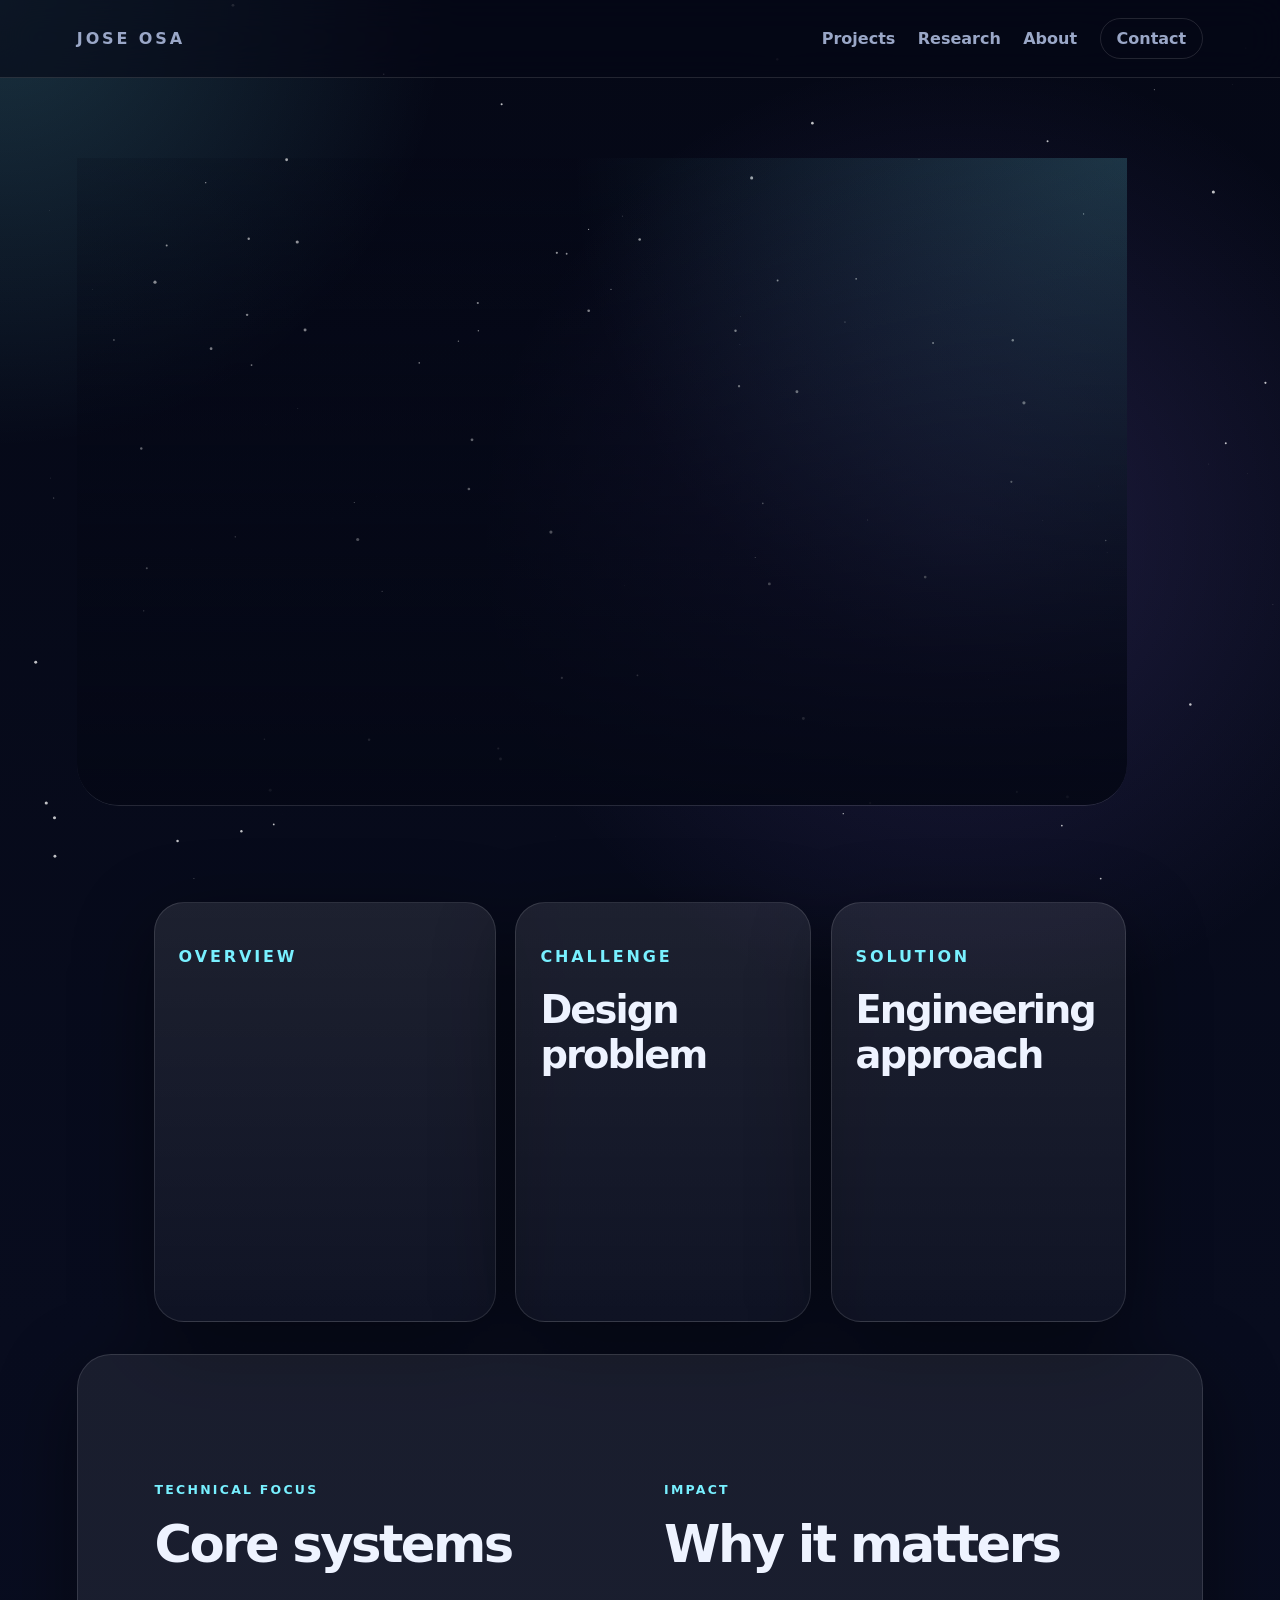
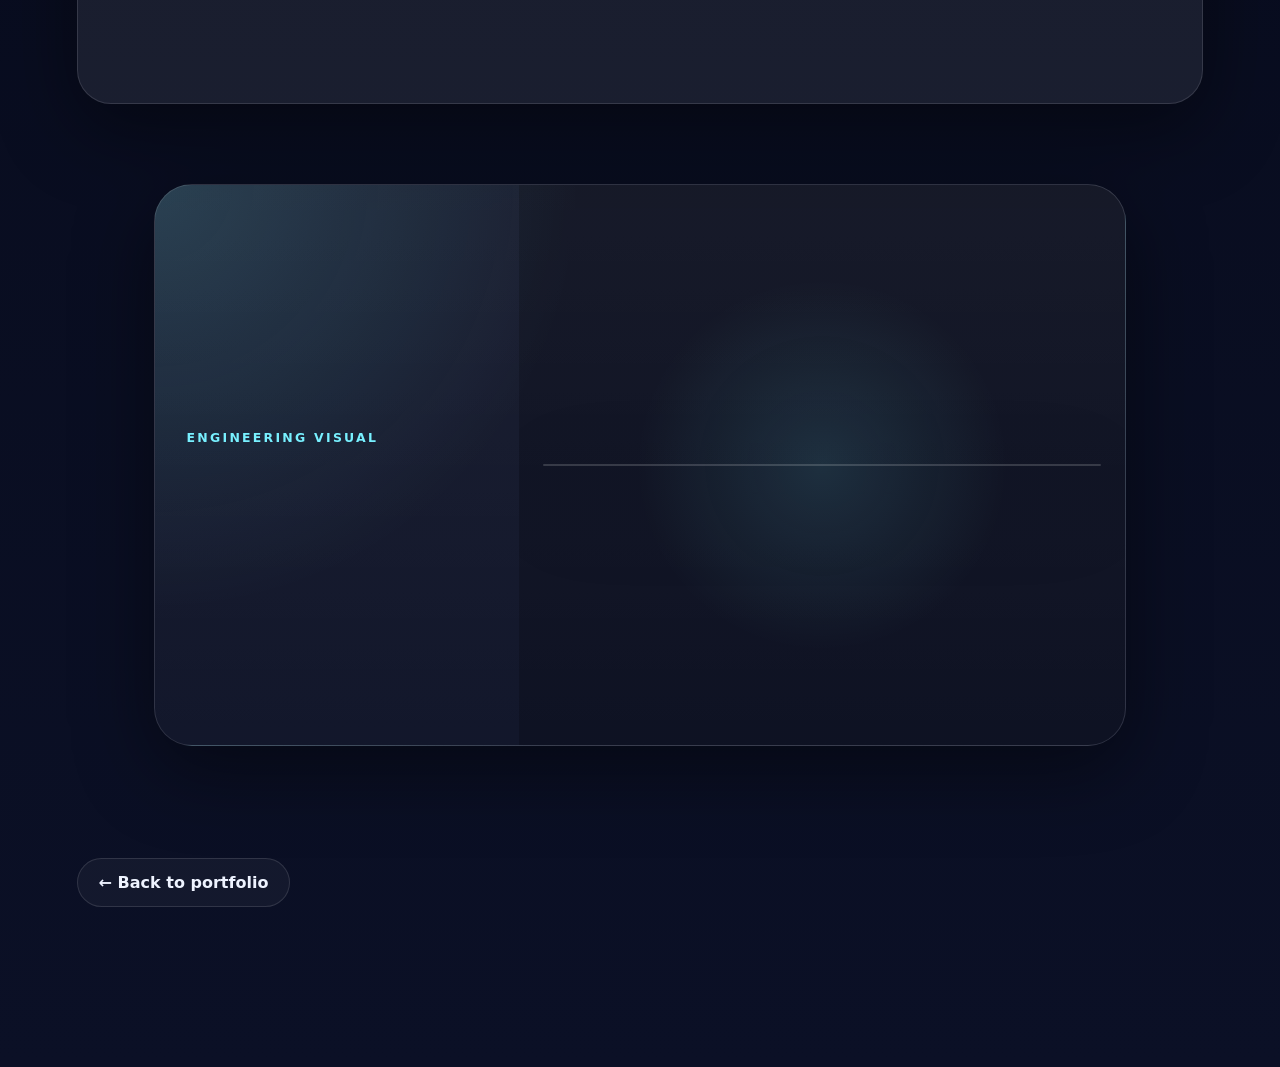
==== project.html @ 71b4f80d "Enhance back button with transition effects Added back transition elements and updated back button c" ====
<!DOCTYPE html>
<html lang="en">
<head>
  <meta charset="UTF-8" />
  <meta name="viewport" content="width=device-width, initial-scale=1.0" />
  <title>Project | Jose Osa</title>
  <link rel="stylesheet" href="styles.css" />
</head>

<body>
  <canvas id="stars"></canvas>

  <header class="nav">
    <a href="index.html" class="logo">JOSE OSA</a>
    <nav>
      <a href="index.html#projects">Projects</a>
      <a href="index.html#research">Research</a>
      <a href="index.html#about">About</a>
      <a href="mailto:jmo2180@columbia.edu" class="pill">Contact</a>
    </nav>
  </header>

  <main class="project-page">
    <section class="project-hero project-hero-image reveal">
      <img id="projectImage" src="" alt="">
      <div class="project-hero-overlay"></div>
      <div class="project-hero-content">
        <p id="projectTag" class="eyebrow"></p>
        <h1 id="projectTitle"></h1>
        <p id="projectSummary"></p>
      </div>
    </section>

    <section class="case-study-grid reveal">
      <article class="case-block large">
        <p class="eyebrow">Overview</p>
        <h2 id="overviewTitle"></h2>
        <p id="projectOverview"></p>
      </article>

      <article class="case-block">
        <p class="eyebrow">Challenge</p>
        <h2>Design problem</h2>
        <p id="projectChallenge"></p>
      </article>

      <article class="case-block">
        <p class="eyebrow">Solution</p>
        <h2>Engineering approach</h2>
        <p id="projectSolution"></p>
      </article>
    </section>

    <section class="section project-detail reveal">
      <div>
        <p class="eyebrow">Technical Focus</p>
        <h2>Core systems</h2>
        <ul id="projectBullets"></ul>
      </div>

      <div>
        <p class="eyebrow">Impact</p>
        <h2>Why it matters</h2>
        <p id="projectImpact"></p>
      </div>
    </section>

    <section class="visual-showcase reveal">
      <div class="visual-copy">
        <p class="eyebrow">Engineering Visual</p>
        <h2 id="visualTitle"></h2>
        <p id="visualText"></p>
      </div>

      <div id="visualStage" class="visual-stage">
        <img id="diagramImage" class="diagram-image" src="" alt="">
        <div id="generatedVisual" class="generated-visual"></div>
      </div>
    </section>

    <a class="btn secondary back back-transition" href="index.html#projects">← Back to portfolio</a>

    <div id="backTransition" class="back-transition-layer">
      <div class="back-atom-earth">
        <div class="back-core"></div>
        <div class="back-ring ring-one"></div>
        <div class="back-ring ring-two"></div>
        <div class="back-ship"></div>
      </div>
    </div>
  </main>

  <script src="script.js"></script>
</body>
</html>
---- styles.css ----
:root {
  --bg: #050816;
  --bg2: #0b1026;
  --text: #eef3ff;
  --muted: #9aa7c7;
  --line: rgba(255,255,255,0.12);
  --glass: rgba(255,255,255,0.07);
  --accent: #78f0ff;
  --accent2: #9b7cff;
  --shadow: 0 24px 80px rgba(0,0,0,0.45);
}

* {
  box-sizing: border-box;
}

html {
  scroll-behavior: smooth;
}

body {
  margin: 0;
  font-family: Inter, ui-sans-serif, system-ui, -apple-system, BlinkMacSystemFont, "Segoe UI", sans-serif;
  background:
    radial-gradient(circle at top left, rgba(120,240,255,0.18), transparent 28rem),
    radial-gradient(circle at 75% 20%, rgba(155,124,255,0.16), transparent 30rem),
    linear-gradient(180deg, var(--bg), var(--bg2));
  color: var(--text);
  overflow-x: hidden;
}

#stars {
  position: fixed;
  inset: 0;
  z-index: -1;
}

.nav {
  position: sticky;
  top: 0;
  z-index: 10;
  height: 78px;
  padding: 0 6vw;
  display: flex;
  align-items: center;
  justify-content: space-between;
  backdrop-filter: blur(18px);
  background: rgba(5,8,22,0.62);
  border-bottom: 1px solid var(--line);
}

.logo {
  color: var(--text);
  text-decoration: none;
  font-weight: 800;
  letter-spacing: 0.18em;
}

.nav nav {
  display: flex;
  gap: 1.4rem;
  align-items: center;
}

.nav a {
  color: var(--muted);
  text-decoration: none;
  font-weight: 600;
}

.nav a:hover {
  color: var(--text);
}

.pill {
  border: 1px solid var(--line);
  padding: 0.65rem 1rem;
  border-radius: 999px;
}

.hero {
  min-height: calc(100vh - 78px);
  padding: 7vw 6vw;
  display: grid;
  grid-template-columns: 1.1fr 0.9fr;
  align-items: center;
  gap: 4rem;
}

.eyebrow {
  color: var(--accent);
  text-transform: uppercase;
  letter-spacing: 0.18em;
  font-size: 0.78rem;
  font-weight: 800;
}

h1 {
  font-size: clamp(3rem, 7vw, 6.8rem);
  line-height: 0.92;
  margin: 0.4rem 0 1.3rem;
  letter-spacing: -0.07em;
}

h2 {
  font-size: clamp(2rem, 4vw, 4rem);
  letter-spacing: -0.05em;
  margin: 0.2rem 0 1rem;
}

h3 {
  font-size: 1.35rem;
  margin: 0.4rem 0 0.8rem;
}

p {
  color: var(--muted);
  font-size: 1.05rem;
  line-height: 1.75;
}

.hero-text p {
  max-width: 680px;
}

.hero-buttons {
  display: flex;
  gap: 1rem;
  margin-top: 2rem;
  flex-wrap: wrap;
}

.btn {
  display: inline-flex;
  text-decoration: none;
  border-radius: 999px;
  padding: 0.9rem 1.3rem;
  font-weight: 800;
  transition: transform 0.25s ease, border 0.25s ease;
}

.btn:hover {
  transform: translateY(-3px);
}

.primary {
  color: #031018;
  background: linear-gradient(135deg, var(--accent), var(--accent2));
}

.secondary {
  color: var(--text);
  border: 1px solid var(--line);
  background: rgba(255,255,255,0.04);
}

.orb {
  height: 520px;
  position: relative;
  display: grid;
  place-items: center;
}

.planet {
  width: 260px;
  height: 260px;
  border-radius: 50%;
  background:
    radial-gradient(circle at 35% 30%, #ffffff, #78f0ff 12%, #2844ff 42%, #111a55 72%);
  box-shadow:
    0 0 80px rgba(120,240,255,0.35),
    inset -40px -40px 80px rgba(0,0,0,0.45);
  animation: float 5s ease-in-out infinite;
}

.ring {
  position: absolute;
  width: 420px;
  height: 420px;
  border: 1px solid rgba(120,240,255,0.25);
  border-radius: 50%;
  animation: spin 18s linear infinite;
}

.ring::before {
  content: "";
  position: absolute;
  width: 14px;
  height: 14px;
  background: var(--accent);
  border-radius: 50%;
  top: 35px;
  left: 80px;
  box-shadow: 0 0 24px var(--accent);
}

.section {
  padding: 7rem 6vw;
}

.section-head {
  max-width: 850px;
  margin-bottom: 3rem;
}

.grid {
  display: grid;
  grid-template-columns: repeat(3, minmax(0, 1fr));
  gap: 1.2rem;
}

.card {
  min-height: 280px;
  padding: 1.4rem;
  border-radius: 28px;
  text-decoration: none;
  color: var(--text);
  border: 1px solid var(--line);
  background:
    linear-gradient(180deg, rgba(255,255,255,0.09), rgba(255,255,255,0.035));
  box-shadow: var(--shadow);
  position: relative;
  overflow: hidden;
  transition: transform 0.35s ease, border 0.35s ease;
}

.card::after {
  content: "";
  position: absolute;
  inset: auto -30% -45% -30%;
  height: 180px;
  background: radial-gradient(circle, rgba(120,240,255,0.18), transparent 70%);
}

.card:hover {
  transform: translateY(-10px) scale(1.015);
  border-color: rgba(120,240,255,0.5);
}

.card span {
  color: var(--accent);
  font-size: 0.8rem;
  text-transform: uppercase;
  letter-spacing: 0.14em;
  font-weight: 800;
}

.card p {
  font-size: 0.98rem;
}

.alt {
  background: rgba(255,255,255,0.035);
  border-top: 1px solid var(--line);
  border-bottom: 1px solid var(--line);
}

.timeline {
  display: grid;
  gap: 1rem;
}

.timeline-item {
  padding: 1.3rem;
  border-left: 2px solid var(--accent);
  background: rgba(255,255,255,0.05);
  border-radius: 0 22px 22px 0;
}

.about {
  max-width: 1100px;
}

.stats {
  display: grid;
  grid-template-columns: repeat(4, 1fr);
  gap: 1rem;
  margin-top: 2rem;
}

.stats div {
  padding: 1.2rem;
  border: 1px solid var(--line);
  border-radius: 22px;
  background: var(--glass);
}

.stats strong {
  display: block;
  font-size: 1.6rem;
}

.stats span {
  color: var(--muted);
}

footer {
  padding: 2rem 6vw;
  border-top: 1px solid var(--line);
}

.project-page {
  padding: 5rem 6vw;
}

.project-hero {
  max-width: 1050px;
  padding: 5rem 0;
}

.project-detail {
  display: grid;
  grid-template-columns: 1fr 1fr;
  gap: 3rem;
  border: 1px solid var(--line);
  border-radius: 34px;
  background: var(--glass);
  box-shadow: var(--shadow);
}

.project-detail ul {
  color: var(--muted);
  line-height: 1.9;
  font-size: 1.05rem;
}

.back {
  margin: 2rem 0 5rem;
}

.reveal {
  opacity: 0;
  transform: translateY(28px);
  transition: opacity 0.8s ease, transform 0.8s ease;
}

.reveal.visible {
  opacity: 1;
  transform: translateY(0);
}

@keyframes float {
  0%, 100% { transform: translateY(0); }
  50% { transform: translateY(-18px); }
}

@keyframes spin {
  to { transform: rotate(360deg); }
}

@media (max-width: 900px) {
  .hero,
  .project-detail {
    grid-template-columns: 1fr;
  }

  .grid,
  .stats {
    grid-template-columns: 1fr;
  }

  .orb {
    height: 360px;
  }

  .nav {
    height: auto;
    padding: 1rem 6vw;
    align-items: flex-start;
    gap: 1rem;
    flex-direction: column;
  }

  .nav nav {
    flex-wrap: wrap;
  }
}
.image-card {
  padding: 0;
  min-height: 330px;
  isolation: isolate;
}

.image-card img {
  position: absolute;
  inset: 0;
  width: 100%;
  height: 100%;
  object-fit: cover;
  opacity: 0.72;
  transform: scale(1.04);
  transition: transform 0.7s ease, opacity 0.7s ease;
  z-index: 0;
}

.image-card:hover img {
  transform: scale(1.13);
  opacity: 0.95;
}

.card-overlay {
  position: absolute;
  inset: 0;
  background:
    linear-gradient(180deg, rgba(5,8,22,0.25), rgba(5,8,22,0.92)),
    radial-gradient(circle at top right, rgba(120,240,255,0.25), transparent 45%);
  z-index: 1;
}

.card-content {
  position: relative;
  z-index: 2;
  padding: 1.5rem;
  height: 100%;
  display: flex;
  flex-direction: column;
  justify-content: flex-end;
}

.page-transition {
  position: fixed;
  inset: 0;
  z-index: 999;
  pointer-events: none;
  opacity: 0;
  background: radial-gradient(circle, rgba(120,240,255,0.18), rgba(5,8,22,0.98) 65%);
  transition: opacity 0.25s ease;
}

.page-transition.active {
  opacity: 1;
}

.transition-object {
  position: absolute;
  left: 50%;
  top: 50%;
  width: 160px;
  height: 160px;
  transform: translate(-50%, -50%);
}

/* Drone transition */
.page-transition.drone .transition-object {
  width: 220px;
  height: 80px;
  background:
    radial-gradient(circle at 15% 50%, #78f0ff 0 8px, transparent 9px),
    radial-gradient(circle at 85% 50%, #78f0ff 0 8px, transparent 9px),
    linear-gradient(90deg, transparent 10%, #ffffff 45%, #78f0ff 55%, transparent 90%);
  filter: drop-shadow(0 0 24px #78f0ff);
  animation: droneFly 0.9s ease forwards;
}

/* Orbit transition */
.page-transition.orbit .transition-object {
  border: 2px solid rgba(120,240,255,0.7);
  border-radius: 50%;
  box-shadow: 0 0 40px rgba(120,240,255,0.8);
  animation: orbitExpand 0.9s ease forwards;
}

/* Atom transition */
.page-transition.atom .transition-object {
  border: 2px solid #9b7cff;
  border-radius: 50%;
  box-shadow: 0 0 35px #9b7cff;
  animation: atomPulse 0.9s ease forwards;
}

.page-transition.atom .transition-object::before,
.page-transition.atom .transition-object::after {
  content: "";
  position: absolute;
  inset: 18px;
  border: 1px solid rgba(120,240,255,0.8);
  border-radius: 50%;
}

.page-transition.atom .transition-object::before {
  transform: rotate(60deg) scaleX(1.8);
}

.page-transition.atom .transition-object::after {
  transform: rotate(-60deg) scaleX(1.8);
}

/* Mars transition */
.page-transition.mars {
  background: radial-gradient(circle at center, #c2613d, #39120d 45%, #050816 80%);
}

.page-transition.mars .transition-object {
  border-radius: 50%;
  background: radial-gradient(circle at 35% 30%, #ffbd83, #a53f2b 55%, #35110d);
  box-shadow: 0 0 80px rgba(255,120,80,0.8);
  animation: planetZoom 0.9s ease forwards;
}

/* Sunrise transition */
.page-transition.sunrise .transition-object {
  width: 280px;
  height: 140px;
  border-radius: 280px 280px 0 0;
  background: linear-gradient(180deg, #fff6a5, #ff8a4c);
  box-shadow: 0 0 80px rgba(255,180,90,0.8);
  animation: sunriseLift 0.9s ease forwards;
}

/* Plasma transition */
.page-transition.plasma {
  background:
    radial-gradient(circle at 35% 45%, rgba(155,124,255,0.55), transparent 28%),
    radial-gradient(circle at 65% 55%, rgba(120,240,255,0.45), transparent 30%),
    #050816;
}

.page-transition.plasma .transition-object {
  border-radius: 50%;
  background: radial-gradient(circle, #ffffff, #78f0ff 20%, #9b7cff 55%, transparent 70%);
  filter: blur(3px);
  animation: plasmaBurst 0.9s ease forwards;
}

@keyframes droneFly {
  0% { transform: translate(-180vw, -50%) scale(0.8); }
  55% { transform: translate(-50%, -50%) scale(1.1); }
  100% { transform: translate(120vw, -50%) scale(1.3); }
}

@keyframes orbitExpand {
  from { transform: translate(-50%, -50%) scale(0.2) rotate(0deg); opacity: 0.3; }
  to { transform: translate(-50%, -50%) scale(7) rotate(260deg); opacity: 1; }
}

@keyframes atomPulse {
  from { transform: translate(-50%, -50%) scale(0.4) rotate(0deg); opacity: 0.4; }
  to { transform: translate(-50%, -50%) scale(5) rotate(220deg); opacity: 1; }
}

@keyframes planetZoom {
  from { transform: translate(-50%, -50%) scale(0.3); }
  to { transform: translate(-50%, -50%) scale(7); }
}

@keyframes sunriseLift {
  from { transform: translate(-50%, 80%) scale(0.8); }
  to { transform: translate(-50%, -50%) scale(5); }
}

@keyframes plasmaBurst {
  from { transform: translate(-50%, -50%) scale(0.2); opacity: 0.2; }
  to { transform: translate(-50%, -50%) scale(8); opacity: 1; }
}
.case-study-grid {
  padding: 6rem 6vw 2rem;
  display: grid;
  grid-template-columns: 1.1fr 0.95fr 0.95fr;
  gap: 1.2rem;
}

.case-block {
  border: 1px solid var(--line);
  border-radius: 30px;
  background:
    linear-gradient(180deg, rgba(255,255,255,0.09), rgba(255,255,255,0.035));
  box-shadow: var(--shadow);
  padding: 1.5rem;
  min-height: 320px;
}

.case-block.large {
  min-height: 420px;
}

.case-block h2 {
  font-size: clamp(1.7rem, 3vw, 3rem);
}

.case-block p {
  font-size: 1rem;
}

.project-hero-image {
  min-height: 72vh;
  border-radius: 0 0 42px 42px;
  overflow: hidden;
  position: relative;
  display: flex;
  align-items: flex-end;
  padding: 6vw;
  border-bottom: 1px solid var(--line);
}

.project-hero-image img {
  position: absolute;
  inset: 0;
  width: 100%;
  height: 100%;
  object-fit: cover;
  opacity: 0.72;
  transform: scale(1.04);
  animation: heroImageDrift 14s ease-in-out infinite alternate;
}

.project-hero-overlay {
  position: absolute;
  inset: 0;
  background:
    linear-gradient(180deg, rgba(5,8,22,0.15), rgba(5,8,22,0.95)),
    radial-gradient(circle at top right, rgba(120,240,255,0.22), transparent 45%);
}

.project-hero-content {
  position: relative;
  z-index: 2;
  max-width: 980px;
}

.project-hero-content h1 {
  font-size: clamp(3rem, 7vw, 6.5rem);
}

.project-hero-content p {
  max-width: 760px;
}

.project-story {
  max-width: 1100px;
  margin: 0 auto;
  border: 1px solid var(--line);
  border-radius: 34px;
  background:
    radial-gradient(circle at top left, rgba(120,240,255,0.12), transparent 42%),
    rgba(255,255,255,0.045);
  box-shadow: var(--shadow);
}

@keyframes heroImageDrift {
  from {
    transform: scale(1.04) translateX(0);
  }

  to {
    transform: scale(1.12) translateX(-18px);
  }
}

@media (max-width: 1000px) {
  .case-study-grid {
    grid-template-columns: 1fr;
  }

  .case-block,
  .case-block.large {
    min-height: auto;
  }

  .project-hero-image {
    min-height: 64vh;
  }
}
.visual-showcase {
  margin: 5rem 6vw;
  border: 1px solid var(--line);
  border-radius: 38px;
  overflow: hidden;
  background:
    radial-gradient(circle at top left, rgba(120,240,255,0.16), transparent 38%),
    linear-gradient(180deg, rgba(255,255,255,0.08), rgba(255,255,255,0.035));
  box-shadow: var(--shadow);
  display: grid;
  grid-template-columns: 0.75fr 1.25fr;
  min-height: 560px;
}

.visual-copy {
  padding: 2rem;
  display: flex;
  flex-direction: column;
  justify-content: center;
}

.visual-copy h2 {
  font-size: clamp(2rem, 4vw, 4.5rem);
}

.visual-stage {
  position: relative;
  min-height: 560px;
  background:
    radial-gradient(circle at center, rgba(120,240,255,0.12), transparent 45%),
    rgba(0,0,0,0.18);
  overflow: hidden;
  display: grid;
  place-items: center;
}

.diagram-image {
  width: min(92%, 900px);
  max-height: 82%;
  object-fit: contain;
  border-radius: 24px;
  border: 1px solid var(--line);
  box-shadow: 0 28px 90px rgba(0,0,0,0.55);
  position: relative;
  z-index: 2;
  background: rgba(255,255,255,0.04);
}

.generated-visual {
  position: absolute;
  inset: 0;
  pointer-events: none;
  z-index: 3;
}

/* Quantum generated visual */
.quantum-visual {
  position: absolute;
  inset: 0;
  display: grid;
  place-items: center;
}

.nucleus {
  width: 76px;
  height: 76px;
  border-radius: 50%;
  background: radial-gradient(circle, #ffffff, #78f0ff 35%, #9b7cff 70%);
  box-shadow: 0 0 60px rgba(120,240,255,0.9);
  z-index: 5;
}

.orbital {
  position: absolute;
  width: 360px;
  height: 130px;
  border: 2px solid rgba(120,240,255,0.55);
  border-radius: 50%;
  box-shadow: 0 0 28px rgba(120,240,255,0.24);
}

.orbital-one {
  animation: orbitalSpin 8s linear infinite;
}

.orbital-two {
  transform: rotate(60deg);
  animation: orbitalSpinTwo 10s linear infinite;
}

.orbital-three {
  transform: rotate(-60deg);
  animation: orbitalSpinThree 12s linear infinite;
}

.particle {
  position: absolute;
  width: 13px;
  height: 13px;
  border-radius: 50%;
  background: #ffffff;
  box-shadow: 0 0 24px #78f0ff;
}

.p1 {
  transform: translate(170px, 0);
  animation: particleOne 4s linear infinite;
}

.p2 {
  transform: translate(-120px, 90px);
  animation: particleTwo 5s linear infinite;
}

.p3 {
  transform: translate(40px, -120px);
  animation: particleThree 6s linear infinite;
}

@keyframes orbitalSpin {
  from { transform: rotate(0deg); }
  to { transform: rotate(360deg); }
}

@keyframes orbitalSpinTwo {
  from { transform: rotate(60deg); }
  to { transform: rotate(420deg); }
}

@keyframes orbitalSpinThree {
  from { transform: rotate(-60deg); }
  to { transform: rotate(300deg); }
}

@keyframes particleOne {
  from { transform: rotate(0deg) translateX(180px); }
  to { transform: rotate(360deg) translateX(180px); }
}

@keyframes particleTwo {
  from { transform: rotate(90deg) translateX(155px); }
  to { transform: rotate(450deg) translateX(155px); }
}

@keyframes particleThree {
  from { transform: rotate(180deg) translateX(130px); }
  to { transform: rotate(540deg) translateX(130px); }
}

/* Dawnism generated visual */
.dawnism-visual {
  position: absolute;
  inset: 0;
  background:
    radial-gradient(circle at 50% 58%, rgba(255,185,90,0.36), transparent 18%),
    radial-gradient(circle at 50% 70%, rgba(120,240,255,0.22), transparent 38%),
    linear-gradient(180deg, rgba(5,8,22,0.1), rgba(5,8,22,0.84));
}

.sunrise-core {
  position: absolute;
  width: 260px;
  height: 130px;
  left: 50%;
  top: 52%;
  transform: translate(-50%, -50%);
  border-radius: 260px 260px 0 0;
  background: linear-gradient(180deg, #fff4a8, #ff8a4c);
  box-shadow: 0 0 90px rgba(255,177,89,0.82);
}

.earth-arc {
  position: absolute;
  width: 740px;
  height: 740px;
  left: 50%;
  top: 67%;
  transform: translateX(-50%);
  border-radius: 50%;
  border-top: 3px solid rgba(120,240,255,0.75);
  background: radial-gradient(circle at top, rgba(120,240,255,0.18), transparent 55%);
}

.network-dot {
  position: absolute;
  width: 14px;
  height: 14px;
  border-radius: 50%;
  background: #78f0ff;
  box-shadow: 0 0 22px #78f0ff;
}

.d1 { left: 28%; top: 42%; }
.d2 { left: 42%; top: 28%; }
.d3 { left: 65%; top: 35%; }
.d4 { left: 72%; top: 55%; }

.network-line {
  position: absolute;
  height: 2px;
  background: linear-gradient(90deg, transparent, rgba(120,240,255,0.75), transparent);
  transform-origin: left center;
}

.l1 { left: 29%; top: 43%; width: 190px; transform: rotate(-32deg); }
.l2 { left: 43%; top: 29%; width: 210px; transform: rotate(12deg); }
.l3 { left: 65%; top: 36%; width: 150px; transform: rotate(48deg); }

/* TITAN drone overlay */
.visual-stage.titan .diagram-image {
  opacity: 0.72;
}

.drone-overlay {
  position: absolute;
  inset: 0;
}

.mini-drone {
  position: absolute;
  left: -140px;
  top: 32%;
  width: 120px;
  height: 42px;
  background: linear-gradient(90deg, transparent, #ffffff, #78f0ff, transparent);
  filter: drop-shadow(0 0 22px #78f0ff);
  animation: titanDroneFly 6s ease-in-out infinite;
}

.mini-drone span {
  position: absolute;
  width: 34px;
  height: 34px;
  border: 2px solid rgba(120,240,255,0.9);
  border-radius: 50%;
  animation: rotorSpin 0.35s linear infinite;
}

.mini-drone span:nth-child(1) { left: -12px; top: -18px; }
.mini-drone span:nth-child(2) { right: -12px; top: -18px; }
.mini-drone span:nth-child(3) { left: -12px; bottom: -18px; }
.mini-drone span:nth-child(4) { right: -12px; bottom: -18px; }

.fertilizer-drops i {
  position: absolute;
  top: 42%;
  width: 8px;
  height: 8px;
  border-radius: 50%;
  background: #b8ff7a;
  box-shadow: 0 0 18px #b8ff7a;
  opacity: 0;
  animation: fertilizerFall 2.5s linear infinite;
}

.fertilizer-drops i:nth-child(1) { left: 38%; animation-delay: 0.2s; }
.fertilizer-drops i:nth-child(2) { left: 44%; animation-delay: 0.45s; }
.fertilizer-drops i:nth-child(3) { left: 50%; animation-delay: 0.7s; }
.fertilizer-drops i:nth-child(4) { left: 56%; animation-delay: 0.95s; }
.fertilizer-drops i:nth-child(5) { left: 62%; animation-delay: 1.2s; }

@keyframes titanDroneFly {
  0% { transform: translateX(0) translateY(0); }
  45% { transform: translateX(48vw) translateY(-28px); }
  75% { transform: translateX(72vw) translateY(18px); }
  100% { transform: translateX(110vw) translateY(0); }
}

@keyframes rotorSpin {
  from { transform: rotate(0deg) scaleX(1.4); }
  to { transform: rotate(360deg) scaleX(1.4); }
}

@keyframes fertilizerFall {
  0% { transform: translateY(0); opacity: 0; }
  20% { opacity: 1; }
  100% { transform: translateY(220px); opacity: 0; }
}

/* Plasma generated overlay */
.visual-stage.plasma .diagram-image {
  opacity: 0.82;
}

.plasma-overlay {
  position: absolute;
  inset: 0;
  mix-blend-mode: screen;
}

.plasma-tube {
  position: absolute;
  left: 12%;
  right: 12%;
  top: 50%;
  height: 42px;
  transform: translateY(-50%);
  border-radius: 999px;
  background:
    repeating-linear-gradient(
      90deg,
      rgba(155,124,255,0.0) 0 24px,
      rgba(155,124,255,0.75) 25px 42px,
      rgba(120,240,255,0.2) 43px 64px
    );
  filter: blur(5px);
  animation: plasmaFlicker 1.4s ease-in-out infinite alternate;
}

.plasma-glow {
  position: absolute;
  width: 210px;
  height: 210px;
  border-radius: 50%;
  background: radial-gradient(circle, rgba(255,255,255,0.9), rgba(120,240,255,0.4), rgba(155,124,255,0.0) 70%);
  filter: blur(8px);
  animation: plasmaPulse 2s ease-in-out infinite alternate;
}

.g1 { left: 20%; top: 32%; }
.g2 { left: 45%; top: 40%; animation-delay: 0.4s; }
.g3 { left: 65%; top: 30%; animation-delay: 0.8s; }

@keyframes plasmaFlicker {
  from { opacity: 0.35; transform: translateY(-50%) scaleX(0.96); }
  to { opacity: 0.92; transform: translateY(-50%) scaleX(1.04); }
}

@keyframes plasmaPulse {
  from { opacity: 0.2; transform: scale(0.8); }
  to { opacity: 0.75; transform: scale(1.15); }
}

@media (max-width: 1000px) {
  .visual-showcase {
    grid-template-columns: 1fr;
    margin: 3rem 6vw;
  }

  .visual-stage {
    min-height: 420px;
  }
}
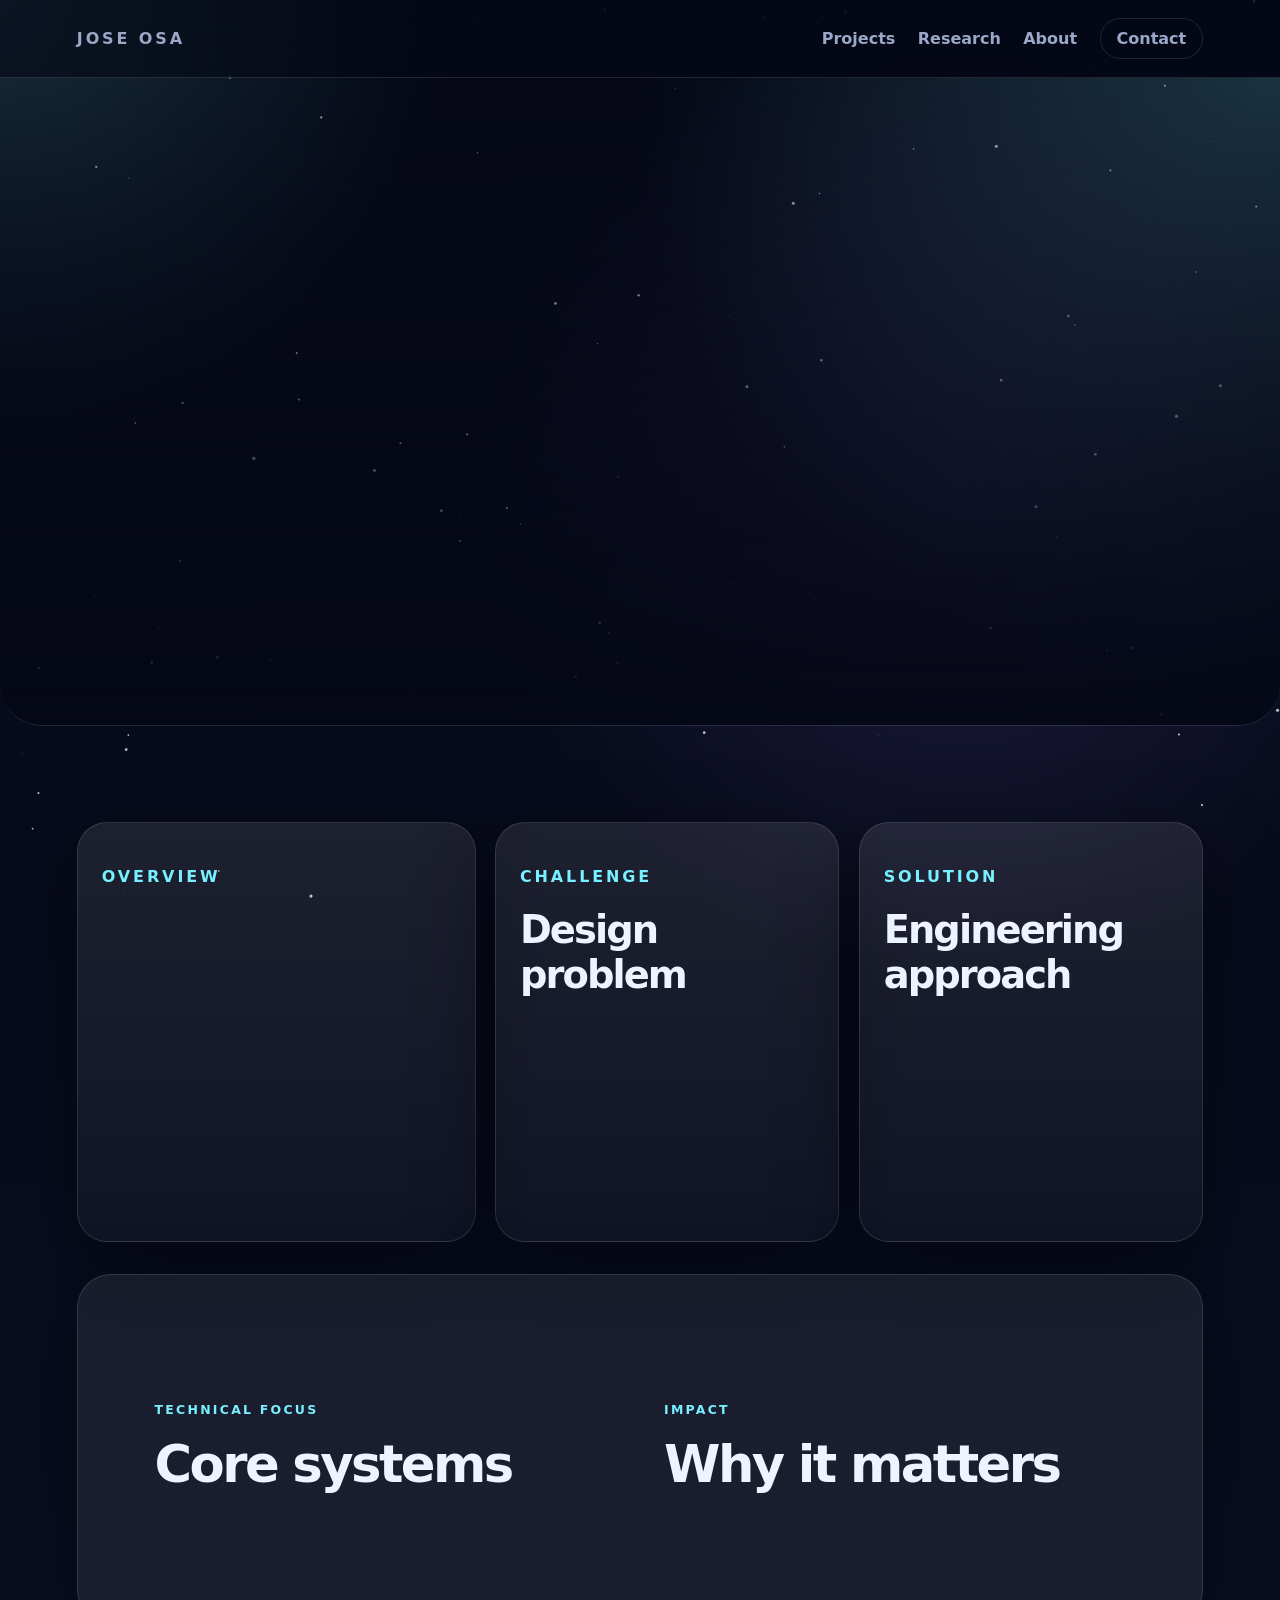
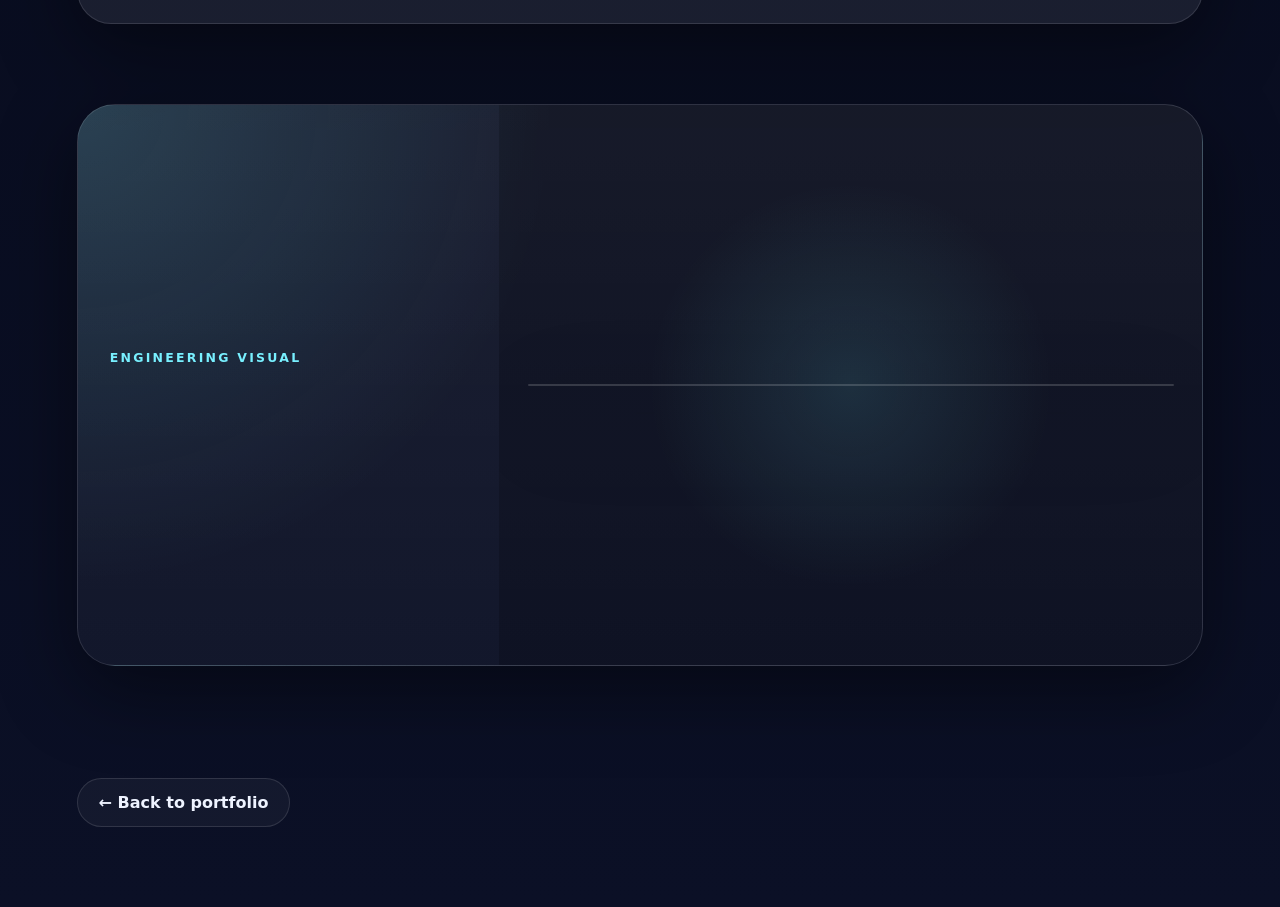
==== commit eef119a9: "Replace back transition with rocket wipe animation" ====
--- a/project.html
+++ b/project.html
@@ -80,12 +80,13 @@
 
     <a class="btn secondary back back-transition" href="index.html#projects">← Back to portfolio</a>
 
-    <div id="backTransition" class="back-transition-layer">
-      <div class="back-atom-earth">
-        <div class="back-core"></div>
-        <div class="back-ring ring-one"></div>
-        <div class="back-ring ring-two"></div>
-        <div class="back-ship"></div>
+    <div id="backTransition" class="back-transition-layer rocket-wipe">
+      <div class="wipe-rocket">
+        <div class="rocket-body"></div>
+        <div class="rocket-window"></div>
+        <div class="rocket-fin left"></div>
+        <div class="rocket-fin right"></div>
+        <div class="rocket-flame"></div>
       </div>
     </div>
   </main>
--- a/styles.css
+++ b/styles.css
@@ -38,14 +38,14 @@
 .nav {
   position: sticky;
   top: 0;
-  z-index: 10;
+  z-index: 50;
   height: 78px;
   padding: 0 6vw;
   display: flex;
   align-items: center;
   justify-content: space-between;
   backdrop-filter: blur(18px);
-  background: rgba(5,8,22,0.62);
+  background: rgba(5,8,22,0.68);
   border-bottom: 1px solid var(--line);
 }
 
@@ -154,46 +154,200 @@
   background: rgba(255,255,255,0.04);
 }
 
-.orb {
-  height: 520px;
+/* Homepage atom-to-space hero */
+.atom-space-hero {
+  height: 540px;
   position: relative;
   display: grid;
   place-items: center;
-}
-
-.planet {
-  width: 260px;
-  height: 260px;
-  border-radius: 50%;
-  background:
-    radial-gradient(circle at 35% 30%, #ffffff, #78f0ff 12%, #2844ff 42%, #111a55 72%);
+  overflow: visible;
+  isolation: isolate;
+}
+
+.atom-earth-core {
+  position: absolute;
+  width: 92px;
+  height: 92px;
+  border-radius: 50%;
+  background:
+    radial-gradient(circle at 35% 30%, #ffffff 0 8%, #78f0ff 20%, #9b7cff 52%, #17245e 76%);
   box-shadow:
-    0 0 80px rgba(120,240,255,0.35),
-    inset -40px -40px 80px rgba(0,0,0,0.45);
-  animation: float 5s ease-in-out infinite;
-}
-
-.ring {
-  position: absolute;
-  width: 420px;
-  height: 420px;
-  border: 1px solid rgba(120,240,255,0.25);
-  border-radius: 50%;
-  animation: spin 18s linear infinite;
-}
-
-.ring::before {
-  content: "";
-  position: absolute;
+    0 0 70px rgba(120,240,255,0.9),
+    inset -18px -18px 35px rgba(0,0,0,0.45);
+  animation: atomEarthMorph 8s ease-in-out infinite;
+  z-index: 5;
+}
+
+.atom-orbit {
+  position: absolute;
+  width: 330px;
+  height: 120px;
+  border: 1px solid rgba(120,240,255,0.75);
+  border-radius: 50%;
+  filter: drop-shadow(0 0 18px rgba(120,240,255,0.35));
+  animation: atomOrbitFade 8s ease-in-out infinite;
+  z-index: 4;
+}
+
+.orbit-a {
+  transform: rotate(28deg);
+}
+
+.orbit-b {
+  transform: rotate(-62deg);
+}
+
+.electron {
+  position: absolute;
+  left: 50%;
+  top: -7px;
   width: 14px;
   height: 14px;
-  background: var(--accent);
-  border-radius: 50%;
-  top: 35px;
-  left: 80px;
-  box-shadow: 0 0 24px var(--accent);
-}
-
+  border-radius: 50%;
+  background: #ffffff;
+  box-shadow: 0 0 22px #78f0ff;
+}
+
+.orbit-a .electron {
+  animation: electronSpinA 2.8s linear infinite;
+}
+
+.orbit-b .electron {
+  animation: electronSpinB 3.4s linear infinite;
+}
+
+.spacecraft-orbit {
+  position: absolute;
+  width: 410px;
+  height: 410px;
+  border: 1px solid rgba(255,255,255,0.24);
+  border-radius: 50%;
+  opacity: 0;
+  z-index: 6;
+  animation: shipOrbitAppear 8s ease-in-out infinite;
+}
+
+.spacecraft {
+  position: absolute;
+  left: 50%;
+  top: -12px;
+  width: 58px;
+  height: 24px;
+  transform: translateX(-50%) rotate(25deg);
+  background: linear-gradient(90deg, transparent, #ffffff 35%, #78f0ff 60%, transparent);
+  filter: drop-shadow(0 0 20px #78f0ff);
+}
+
+.spacecraft::before,
+.spacecraft::after {
+  content: "";
+  position: absolute;
+  top: 50%;
+  width: 22px;
+  height: 2px;
+  background: rgba(255,255,255,0.9);
+}
+
+.spacecraft::before {
+  left: -16px;
+  transform: rotate(25deg);
+}
+
+.spacecraft::after {
+  right: -16px;
+  transform: rotate(-25deg);
+}
+
+.hero-caption {
+  position: absolute;
+  bottom: 42px;
+  z-index: 10;
+  color: var(--muted);
+  letter-spacing: 0.12em;
+  text-transform: uppercase;
+  font-size: 0.74rem;
+  font-weight: 800;
+  animation: captionPulse 8s ease-in-out infinite;
+}
+
+@keyframes atomEarthMorph {
+  0%, 34% {
+    width: 92px;
+    height: 92px;
+    background:
+      radial-gradient(circle at 35% 30%, #ffffff 0 8%, #78f0ff 20%, #9b7cff 52%, #17245e 76%);
+  }
+
+  50%, 100% {
+    width: 255px;
+    height: 255px;
+    background:
+      radial-gradient(circle at 34% 28%, #ffffff 0 5%, #7de8ff 10%, #1c75bc 35%, #143d7a 55%, #10204a 76%),
+      radial-gradient(circle at 58% 46%, #61d394 0 10%, transparent 18%),
+      radial-gradient(circle at 42% 62%, #61d394 0 9%, transparent 17%);
+    box-shadow:
+      0 0 95px rgba(120,240,255,0.65),
+      inset -35px -35px 70px rgba(0,0,0,0.52);
+  }
+}
+
+@keyframes atomOrbitFade {
+  0%, 38% {
+    opacity: 1;
+  }
+
+  52%, 100% {
+    opacity: 0;
+  }
+}
+
+@keyframes electronSpinA {
+  from {
+    transform: rotate(0deg) translateX(165px) rotate(0deg);
+  }
+
+  to {
+    transform: rotate(360deg) translateX(165px) rotate(-360deg);
+  }
+}
+
+@keyframes electronSpinB {
+  from {
+    transform: rotate(0deg) translateX(165px) rotate(0deg);
+  }
+
+  to {
+    transform: rotate(-360deg) translateX(165px) rotate(360deg);
+  }
+}
+
+@keyframes shipOrbitAppear {
+  0%, 42% {
+    opacity: 0;
+    transform: rotate(0deg) scale(0.75);
+  }
+
+  55% {
+    opacity: 1;
+  }
+
+  100% {
+    opacity: 1;
+    transform: rotate(360deg) scale(1);
+  }
+}
+
+@keyframes captionPulse {
+  0%, 34% {
+    opacity: 0.55;
+  }
+
+  48%, 100% {
+    opacity: 1;
+  }
+}
+
+/* General sections */
 .section {
   padding: 7rem 6vw;
 }
@@ -224,14 +378,6 @@
   transition: transform 0.35s ease, border 0.35s ease;
 }
 
-.card::after {
-  content: "";
-  position: absolute;
-  inset: auto -30% -45% -30%;
-  height: 180px;
-  background: radial-gradient(circle, rgba(120,240,255,0.18), transparent 70%);
-}
-
 .card:hover {
   transform: translateY(-10px) scale(1.015);
   border-color: rgba(120,240,255,0.5);
@@ -249,132 +395,6 @@
   font-size: 0.98rem;
 }
 
-.alt {
-  background: rgba(255,255,255,0.035);
-  border-top: 1px solid var(--line);
-  border-bottom: 1px solid var(--line);
-}
-
-.timeline {
-  display: grid;
-  gap: 1rem;
-}
-
-.timeline-item {
-  padding: 1.3rem;
-  border-left: 2px solid var(--accent);
-  background: rgba(255,255,255,0.05);
-  border-radius: 0 22px 22px 0;
-}
-
-.about {
-  max-width: 1100px;
-}
-
-.stats {
-  display: grid;
-  grid-template-columns: repeat(4, 1fr);
-  gap: 1rem;
-  margin-top: 2rem;
-}
-
-.stats div {
-  padding: 1.2rem;
-  border: 1px solid var(--line);
-  border-radius: 22px;
-  background: var(--glass);
-}
-
-.stats strong {
-  display: block;
-  font-size: 1.6rem;
-}
-
-.stats span {
-  color: var(--muted);
-}
-
-footer {
-  padding: 2rem 6vw;
-  border-top: 1px solid var(--line);
-}
-
-.project-page {
-  padding: 5rem 6vw;
-}
-
-.project-hero {
-  max-width: 1050px;
-  padding: 5rem 0;
-}
-
-.project-detail {
-  display: grid;
-  grid-template-columns: 1fr 1fr;
-  gap: 3rem;
-  border: 1px solid var(--line);
-  border-radius: 34px;
-  background: var(--glass);
-  box-shadow: var(--shadow);
-}
-
-.project-detail ul {
-  color: var(--muted);
-  line-height: 1.9;
-  font-size: 1.05rem;
-}
-
-.back {
-  margin: 2rem 0 5rem;
-}
-
-.reveal {
-  opacity: 0;
-  transform: translateY(28px);
-  transition: opacity 0.8s ease, transform 0.8s ease;
-}
-
-.reveal.visible {
-  opacity: 1;
-  transform: translateY(0);
-}
-
-@keyframes float {
-  0%, 100% { transform: translateY(0); }
-  50% { transform: translateY(-18px); }
-}
-
-@keyframes spin {
-  to { transform: rotate(360deg); }
-}
-
-@media (max-width: 900px) {
-  .hero,
-  .project-detail {
-    grid-template-columns: 1fr;
-  }
-
-  .grid,
-  .stats {
-    grid-template-columns: 1fr;
-  }
-
-  .orb {
-    height: 360px;
-  }
-
-  .nav {
-    height: auto;
-    padding: 1rem 6vw;
-    align-items: flex-start;
-    gap: 1rem;
-    flex-direction: column;
-  }
-
-  .nav nav {
-    flex-wrap: wrap;
-  }
-}
 .image-card {
   padding: 0;
   min-height: 330px;
@@ -417,10 +437,61 @@
   justify-content: flex-end;
 }
 
+.alt {
+  background: rgba(255,255,255,0.035);
+  border-top: 1px solid var(--line);
+  border-bottom: 1px solid var(--line);
+}
+
+.timeline {
+  display: grid;
+  gap: 1rem;
+}
+
+.timeline-item {
+  padding: 1.3rem;
+  border-left: 2px solid var(--accent);
+  background: rgba(255,255,255,0.05);
+  border-radius: 0 22px 22px 0;
+}
+
+.about {
+  max-width: 1100px;
+}
+
+.stats {
+  display: grid;
+  grid-template-columns: repeat(4, 1fr);
+  gap: 1rem;
+  margin-top: 2rem;
+}
+
+.stats div {
+  padding: 1.2rem;
+  border: 1px solid var(--line);
+  border-radius: 22px;
+  background: var(--glass);
+}
+
+.stats strong {
+  display: block;
+  font-size: 1.6rem;
+}
+
+.stats span {
+  color: var(--muted);
+}
+
+footer {
+  padding: 2rem 6vw;
+  border-top: 1px solid var(--line);
+}
+
+/* Card-to-project transitions */
 .page-transition {
   position: fixed;
   inset: 0;
-  z-index: 999;
+  z-index: 9999;
   pointer-events: none;
   opacity: 0;
   background: radial-gradient(circle, rgba(120,240,255,0.18), rgba(5,8,22,0.98) 65%);
@@ -440,7 +511,6 @@
   transform: translate(-50%, -50%);
 }
 
-/* Drone transition */
 .page-transition.drone .transition-object {
   width: 220px;
   height: 80px;
@@ -452,7 +522,6 @@
   animation: droneFly 0.9s ease forwards;
 }
 
-/* Orbit transition */
 .page-transition.orbit .transition-object {
   border: 2px solid rgba(120,240,255,0.7);
   border-radius: 50%;
@@ -460,7 +529,6 @@
   animation: orbitExpand 0.9s ease forwards;
 }
 
-/* Atom transition */
 .page-transition.atom .transition-object {
   border: 2px solid #9b7cff;
   border-radius: 50%;
@@ -485,7 +553,6 @@
   transform: rotate(-60deg) scaleX(1.8);
 }
 
-/* Mars transition */
 .page-transition.mars {
   background: radial-gradient(circle at center, #c2613d, #39120d 45%, #050816 80%);
 }
@@ -497,7 +564,6 @@
   animation: planetZoom 0.9s ease forwards;
 }
 
-/* Sunrise transition */
 .page-transition.sunrise .transition-object {
   width: 280px;
   height: 140px;
@@ -507,7 +573,6 @@
   animation: sunriseLift 0.9s ease forwards;
 }
 
-/* Plasma transition */
 .page-transition.plasma {
   background:
     radial-gradient(circle at 35% 45%, rgba(155,124,255,0.55), transparent 28%),
@@ -552,33 +617,10 @@
   from { transform: translate(-50%, -50%) scale(0.2); opacity: 0.2; }
   to { transform: translate(-50%, -50%) scale(8); opacity: 1; }
 }
-.case-study-grid {
-  padding: 6rem 6vw 2rem;
-  display: grid;
-  grid-template-columns: 1.1fr 0.95fr 0.95fr;
-  gap: 1.2rem;
-}
-
-.case-block {
-  border: 1px solid var(--line);
-  border-radius: 30px;
-  background:
-    linear-gradient(180deg, rgba(255,255,255,0.09), rgba(255,255,255,0.035));
-  box-shadow: var(--shadow);
-  padding: 1.5rem;
-  min-height: 320px;
-}
-
-.case-block.large {
-  min-height: 420px;
-}
-
-.case-block h2 {
-  font-size: clamp(1.7rem, 3vw, 3rem);
-}
-
-.case-block p {
-  font-size: 1rem;
+
+/* Project pages */
+.project-page {
+  padding: 0;
 }
 
 .project-hero-image {
@@ -625,41 +667,58 @@
   max-width: 760px;
 }
 
-.project-story {
-  max-width: 1100px;
-  margin: 0 auto;
+@keyframes heroImageDrift {
+  from { transform: scale(1.04) translateX(0); }
+  to { transform: scale(1.12) translateX(-18px); }
+}
+
+.case-study-grid {
+  padding: 6rem 6vw 2rem;
+  display: grid;
+  grid-template-columns: 1.1fr 0.95fr 0.95fr;
+  gap: 1.2rem;
+}
+
+.case-block {
+  border: 1px solid var(--line);
+  border-radius: 30px;
+  background:
+    linear-gradient(180deg, rgba(255,255,255,0.09), rgba(255,255,255,0.035));
+  box-shadow: var(--shadow);
+  padding: 1.5rem;
+  min-height: 320px;
+}
+
+.case-block.large {
+  min-height: 420px;
+}
+
+.case-block h2 {
+  font-size: clamp(1.7rem, 3vw, 3rem);
+}
+
+.case-block p {
+  font-size: 1rem;
+}
+
+.project-detail {
+  display: grid;
+  grid-template-columns: 1fr 1fr;
+  gap: 3rem;
+  margin: 0 6vw;
   border: 1px solid var(--line);
   border-radius: 34px;
-  background:
-    radial-gradient(circle at top left, rgba(120,240,255,0.12), transparent 42%),
-    rgba(255,255,255,0.045);
+  background: var(--glass);
   box-shadow: var(--shadow);
 }
 
-@keyframes heroImageDrift {
-  from {
-    transform: scale(1.04) translateX(0);
-  }
-
-  to {
-    transform: scale(1.12) translateX(-18px);
-  }
-}
-
-@media (max-width: 1000px) {
-  .case-study-grid {
-    grid-template-columns: 1fr;
-  }
-
-  .case-block,
-  .case-block.large {
-    min-height: auto;
-  }
-
-  .project-hero-image {
-    min-height: 64vh;
-  }
-}
+.project-detail ul {
+  color: var(--muted);
+  line-height: 1.9;
+  font-size: 1.05rem;
+}
+
+/* Engineering visuals on project pages */
 .visual-showcase {
   margin: 5rem 6vw;
   border: 1px solid var(--line);
@@ -715,7 +774,6 @@
   z-index: 3;
 }
 
-/* Quantum generated visual */
 .quantum-visual {
   position: absolute;
   inset: 0;
@@ -764,20 +822,9 @@
   box-shadow: 0 0 24px #78f0ff;
 }
 
-.p1 {
-  transform: translate(170px, 0);
-  animation: particleOne 4s linear infinite;
-}
-
-.p2 {
-  transform: translate(-120px, 90px);
-  animation: particleTwo 5s linear infinite;
-}
-
-.p3 {
-  transform: translate(40px, -120px);
-  animation: particleThree 6s linear infinite;
-}
+.p1 { animation: particleOne 4s linear infinite; }
+.p2 { animation: particleTwo 5s linear infinite; }
+.p3 { animation: particleThree 6s linear infinite; }
 
 @keyframes orbitalSpin {
   from { transform: rotate(0deg); }
@@ -809,7 +856,6 @@
   to { transform: rotate(540deg) translateX(130px); }
 }
 
-/* Dawnism generated visual */
 .dawnism-visual {
   position: absolute;
   inset: 0;
@@ -868,7 +914,6 @@
 .l2 { left: 43%; top: 29%; width: 210px; transform: rotate(12deg); }
 .l3 { left: 65%; top: 36%; width: 150px; transform: rotate(48deg); }
 
-/* TITAN drone overlay */
 .visual-stage.titan .diagram-image {
   opacity: 0.72;
 }
@@ -939,7 +984,6 @@
   100% { transform: translateY(220px); opacity: 0; }
 }
 
-/* Plasma generated overlay */
 .visual-stage.plasma .diagram-image {
   opacity: 0.82;
 }
@@ -993,9 +1037,159 @@
   to { opacity: 0.75; transform: scale(1.15); }
 }
 
+.back {
+  margin: 2rem 6vw 5rem;
+}
+
+/* Back transition */
+.back-transition-layer {
+  position: fixed;
+  inset: 0;
+  z-index: 99999;
+  pointer-events: none;
+  opacity: 0;
+  background:
+    radial-gradient(circle at center, rgba(120,240,255,0.25), transparent 26%),
+    linear-gradient(180deg, #050816, #0b1026);
+  transition: opacity 0.25s ease;
+}
+
+.back-transition-layer.active {
+  opacity: 1;
+}
+
+.back-atom-earth {
+  position: absolute;
+  inset: 0;
+  display: grid;
+  place-items: center;
+}
+
+.back-core {
+  position: absolute;
+  width: 90px;
+  height: 90px;
+  border-radius: 50%;
+  background:
+    radial-gradient(circle at 35% 30%, #ffffff, #78f0ff 20%, #9b7cff 52%, #17245e 72%);
+  box-shadow: 0 0 70px rgba(120,240,255,0.8);
+  animation: backCoreTransform 1.05s ease forwards;
+}
+
+.back-ring {
+  position: absolute;
+  width: 310px;
+  height: 115px;
+  border: 1px solid rgba(120,240,255,0.7);
+  border-radius: 50%;
+  animation: backRingTransform 1.05s ease forwards;
+}
+
+.back-ring.ring-one {
+  transform: rotate(28deg);
+}
+
+.back-ring.ring-two {
+  transform: rotate(-62deg);
+}
+
+.back-ship {
+  position: absolute;
+  width: 52px;
+  height: 22px;
+  background:
+    linear-gradient(90deg, transparent 0 10%, #ffffff 34%, #78f0ff 58%, transparent 88%);
+  filter: drop-shadow(0 0 20px #78f0ff);
+  animation: backShipOrbit 1.05s ease forwards;
+}
+
+@keyframes backCoreTransform {
+  0% {
+    width: 90px;
+    height: 90px;
+    transform: scale(0.5);
+  }
+
+  55% {
+    width: 230px;
+    height: 230px;
+    background:
+      radial-gradient(circle at 34% 28%, #ffffff 0 5%, #7de8ff 10%, #1c75bc 32%, #143d7a 48%, #10204a 72%);
+  }
+
+  100% {
+    width: 260px;
+    height: 260px;
+    transform: scale(1.08);
+    background:
+      radial-gradient(circle at 34% 28%, #ffffff 0 5%, #7de8ff 10%, #1c75bc 32%, #143d7a 48%, #10204a 72%);
+  }
+}
+
+@keyframes backRingTransform {
+  0% {
+    opacity: 1;
+    transform: rotate(0deg) scale(0.55);
+  }
+
+  100% {
+    opacity: 0;
+    transform: rotate(180deg) scale(1.8);
+  }
+}
+
+@keyframes backShipOrbit {
+  0% {
+    opacity: 0;
+    transform: rotate(0deg) translateX(60px) rotate(25deg);
+  }
+
+  40% {
+    opacity: 1;
+  }
+
+  100% {
+    opacity: 1;
+    transform: rotate(320deg) translateX(210px) rotate(25deg);
+  }
+}
+
+/* Reveal */
+.reveal {
+  opacity: 0;
+  transform: translateY(28px);
+  transition: opacity 0.8s ease, transform 0.8s ease;
+}
+
+.reveal.visible {
+  opacity: 1;
+  transform: translateY(0);
+}
+
+/* Responsive */
 @media (max-width: 1000px) {
+  .hero,
+  .project-detail,
+  .visual-showcase,
+  .case-study-grid {
+    grid-template-columns: 1fr;
+  }
+
+  .grid,
+  .stats {
+    grid-template-columns: 1fr;
+  }
+
+  .case-block,
+  .case-block.large {
+    min-height: auto;
+  }
+
+  .project-hero-image {
+    min-height: 64vh;
+  }
+
   .visual-showcase {
-    grid-template-columns: 1fr;
     margin: 3rem 6vw;
   }
 
@@ -1003,3 +1197,38 @@
     min-height: 420px;
   }
 }
+
+@media (max-width: 900px) {
+  .nav {
+    height: auto;
+    padding: 1rem 6vw;
+    align-items: flex-start;
+    gap: 1rem;
+    flex-direction: column;
+  }
+
+  .nav nav {
+    flex-wrap: wrap;
+  }
+
+  .atom-space-hero {
+    height: 390px;
+  }
+
+  .spacecraft-orbit {
+    width: 300px;
+    height: 300px;
+  }
+
+  @keyframes atomEarthMorph {
+    0%, 34% {
+      width: 82px;
+      height: 82px;
+    }
+
+    50%, 100% {
+      width: 185px;
+      height: 185px;
+    }
+  }
+}
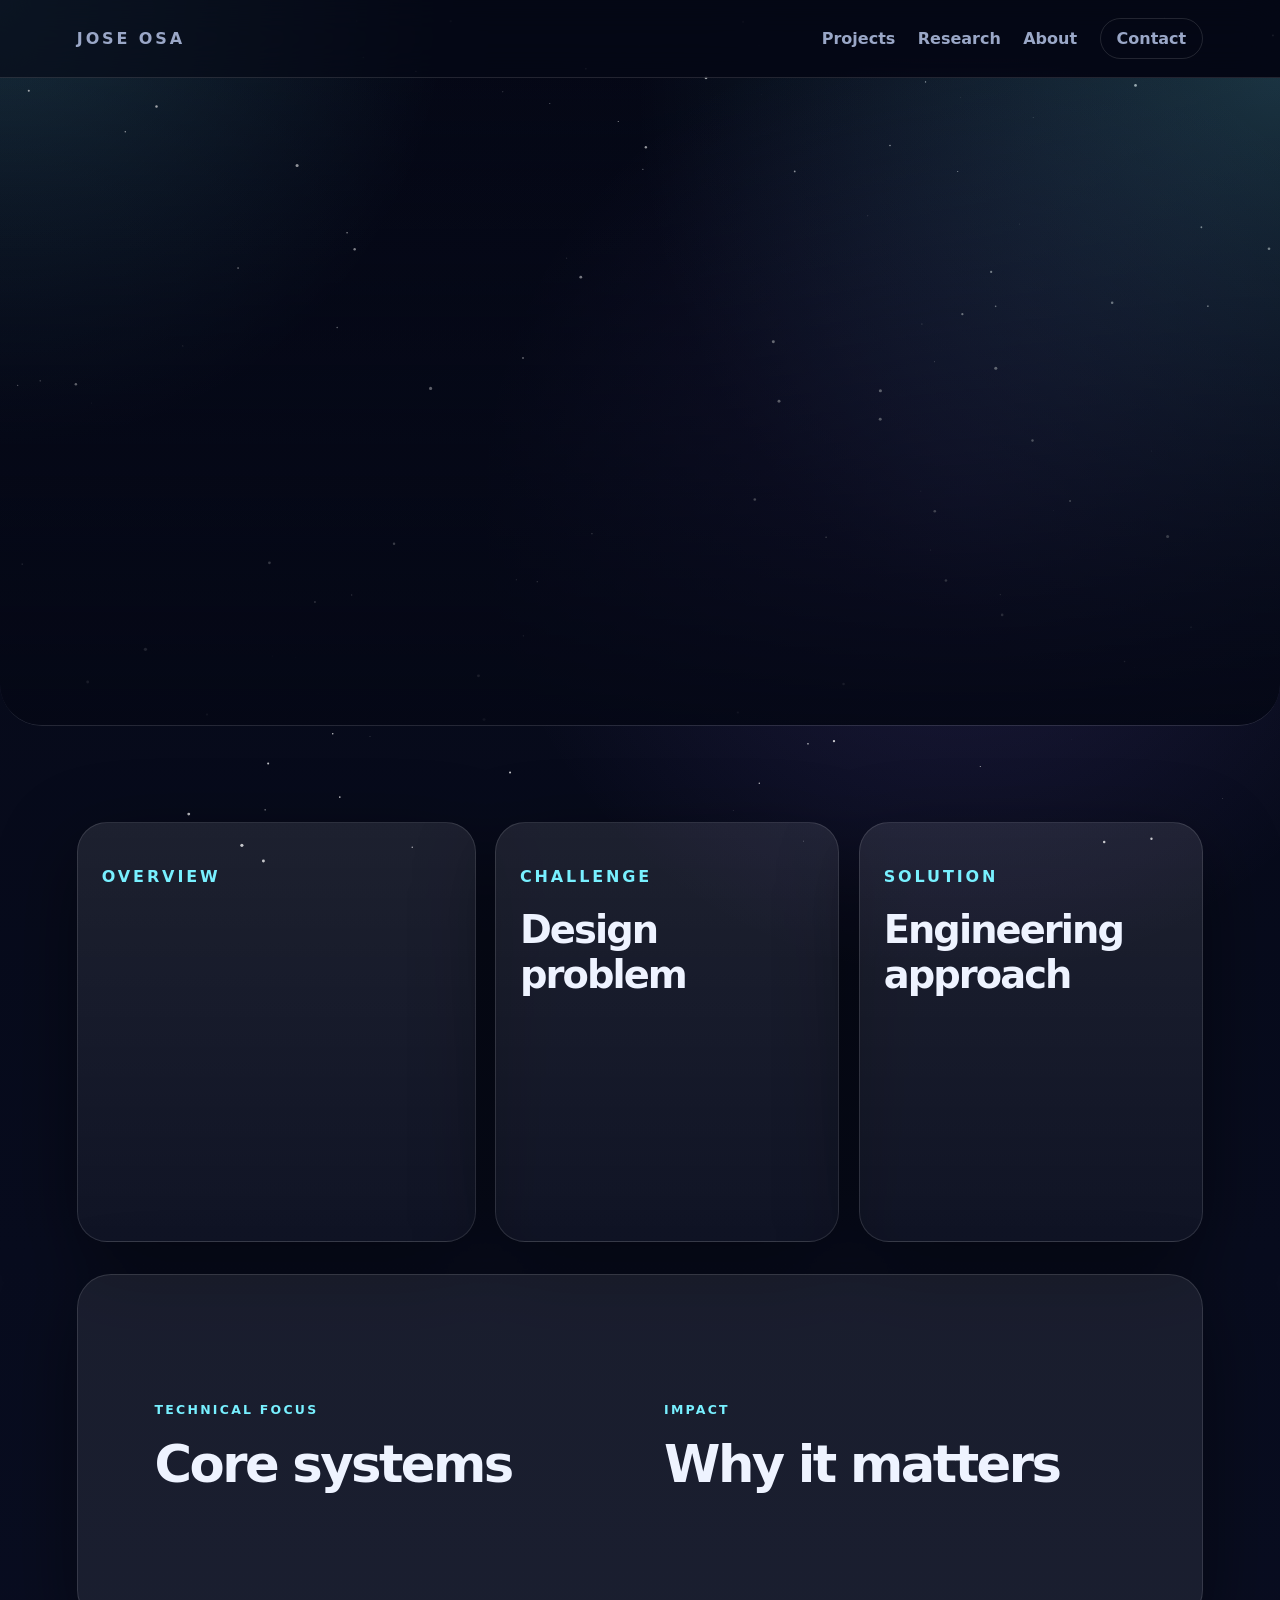
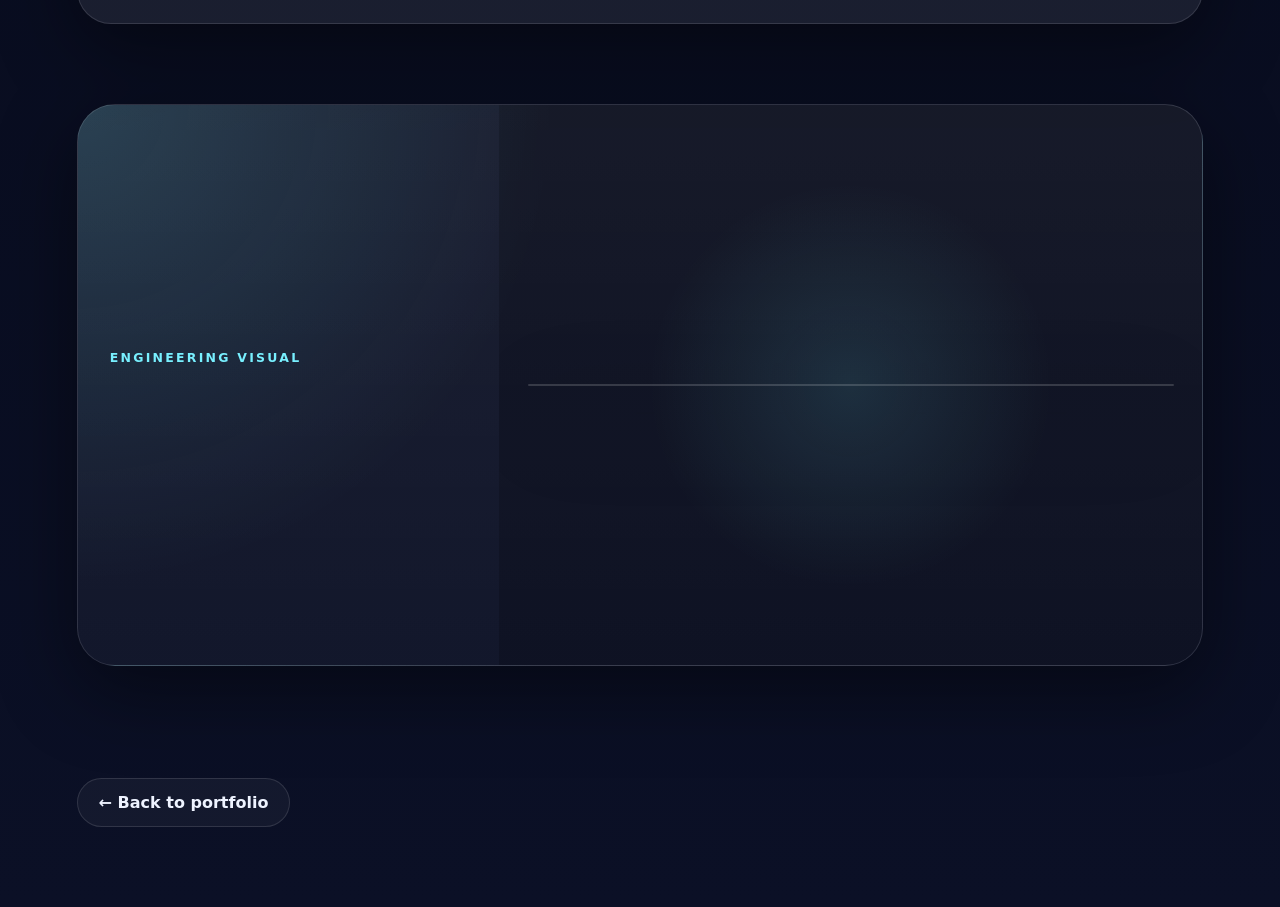
==== commit e7daefc1: "Replace rocket animation with back atom animation" ====
--- a/project.html
+++ b/project.html
@@ -80,13 +80,12 @@
 
     <a class="btn secondary back back-transition" href="index.html#projects">← Back to portfolio</a>
 
-    <div id="backTransition" class="back-transition-layer rocket-wipe">
-      <div class="wipe-rocket">
-        <div class="rocket-body"></div>
-        <div class="rocket-window"></div>
-        <div class="rocket-fin left"></div>
-        <div class="rocket-fin right"></div>
-        <div class="rocket-flame"></div>
+    <div id="backTransition" class="back-transition-layer">
+      <div class="back-atom-earth">
+        <div class="back-core"></div>
+        <div class="back-ring ring-one"></div>
+        <div class="back-ring ring-two"></div>
+        <div class="back-ship"></div>
       </div>
     </div>
   </main>
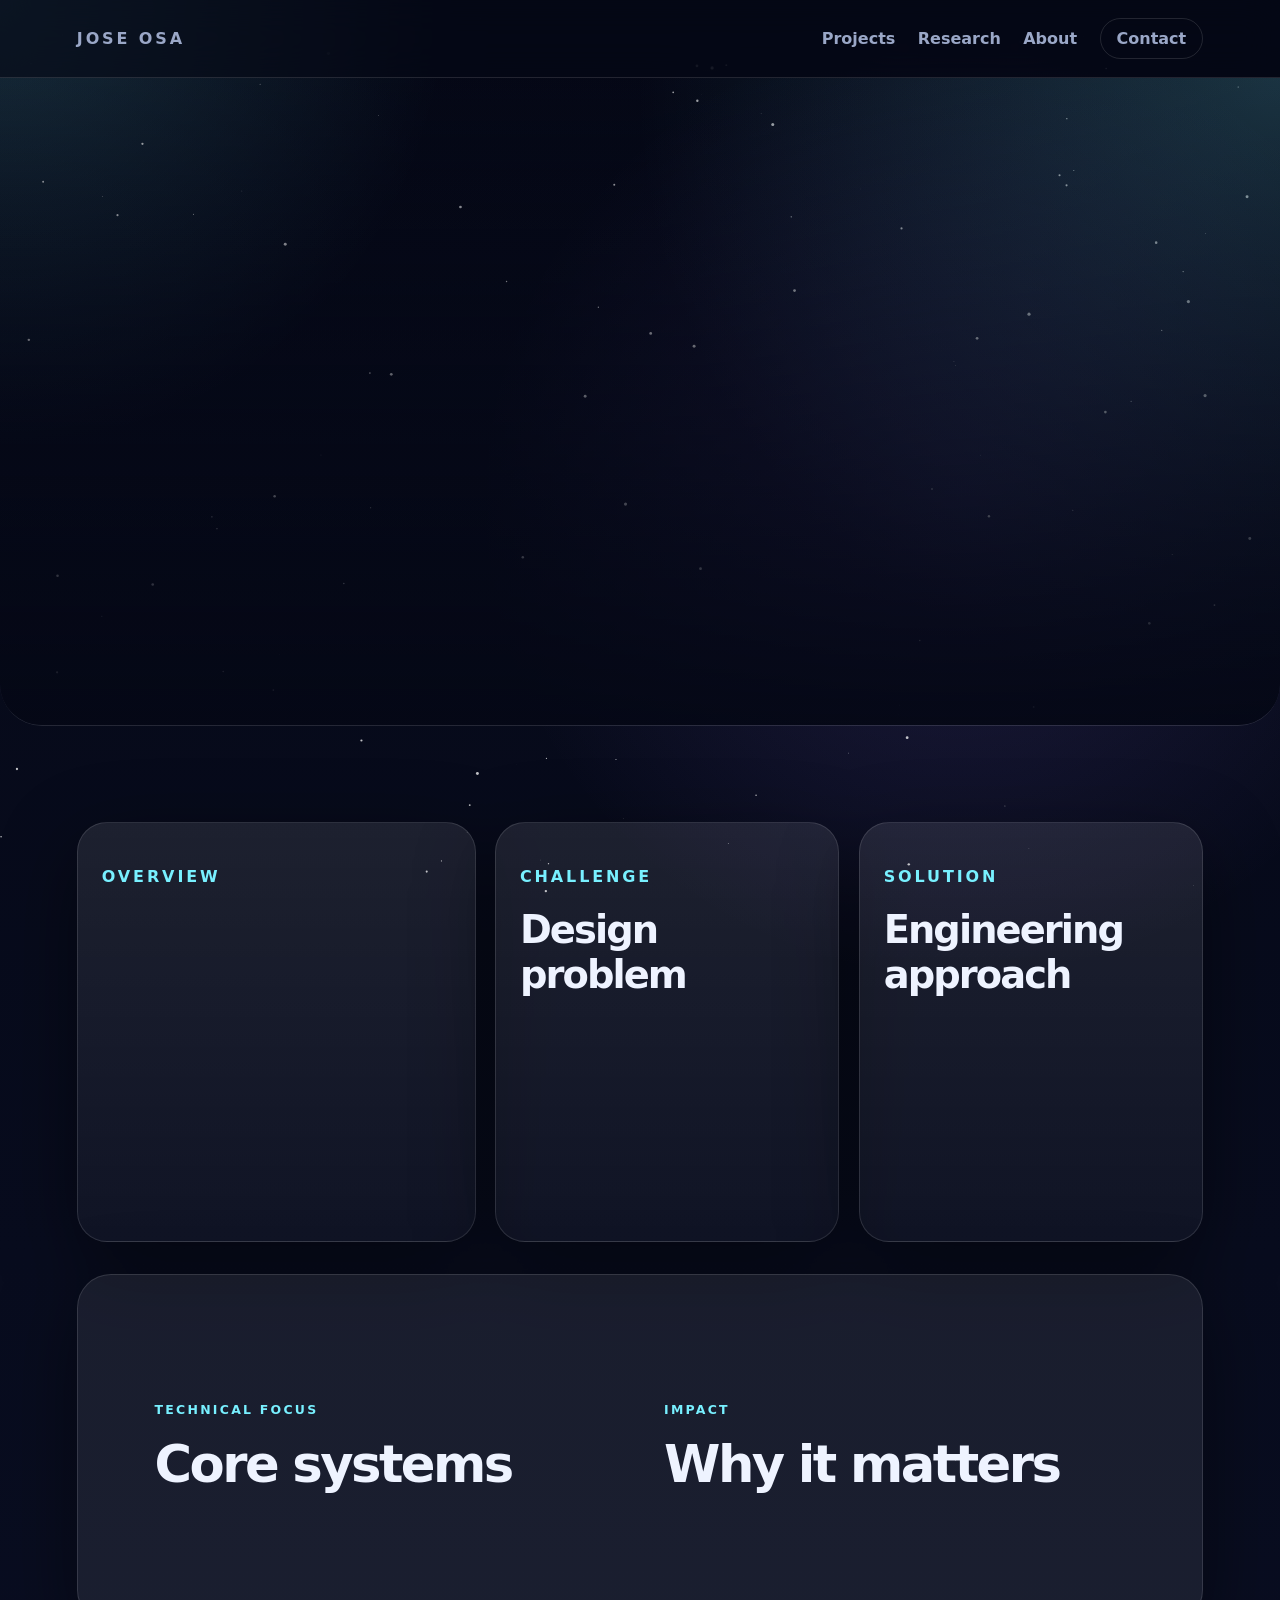
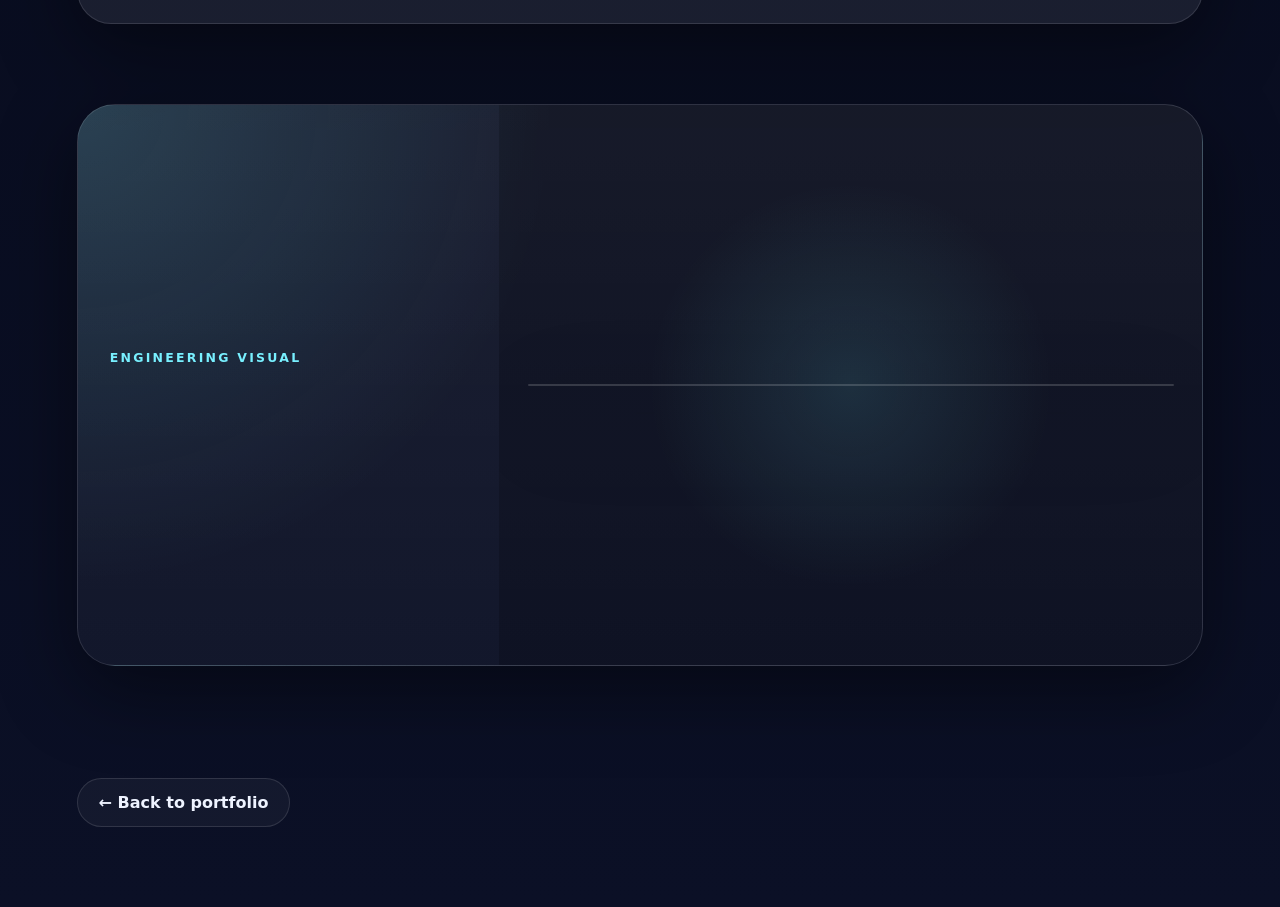
==== commit 4bbc9097: "Replace back transition with rocket animation" ====
--- a/project.html
+++ b/project.html
@@ -80,12 +80,13 @@
 
     <a class="btn secondary back back-transition" href="index.html#projects">← Back to portfolio</a>
 
-    <div id="backTransition" class="back-transition-layer">
-      <div class="back-atom-earth">
-        <div class="back-core"></div>
-        <div class="back-ring ring-one"></div>
-        <div class="back-ring ring-two"></div>
-        <div class="back-ship"></div>
+    <div id="backTransition" class="back-transition-layer rocket-wipe">
+      <div class="wipe-rocket">
+        <div class="rocket-body"></div>
+        <div class="rocket-window"></div>
+        <div class="rocket-fin left"></div>
+        <div class="rocket-fin right"></div>
+        <div class="rocket-flame"></div>
       </div>
     </div>
   </main>
--- a/styles.css
+++ b/styles.css
@@ -154,7 +154,8 @@
   background: rgba(255,255,255,0.04);
 }
 
-/* Homepage atom-to-space hero */
+/* HOMEPAGE HERO: ATOM → EARTH → SATELLITE → ATOM */
+
 .atom-space-hero {
   height: 540px;
   position: relative;
@@ -174,7 +175,7 @@
   box-shadow:
     0 0 70px rgba(120,240,255,0.9),
     inset -18px -18px 35px rgba(0,0,0,0.45);
-  animation: atomEarthMorph 8s ease-in-out infinite;
+  animation: atomEarthCycle 11s ease-in-out infinite;
   z-index: 5;
 }
 
@@ -185,7 +186,7 @@
   border: 1px solid rgba(120,240,255,0.75);
   border-radius: 50%;
   filter: drop-shadow(0 0 18px rgba(120,240,255,0.35));
-  animation: atomOrbitFade 8s ease-in-out infinite;
+  animation: atomOrbitCycle 11s ease-in-out infinite;
   z-index: 4;
 }
 
@@ -224,38 +225,48 @@
   border-radius: 50%;
   opacity: 0;
   z-index: 6;
-  animation: shipOrbitAppear 8s ease-in-out infinite;
+  animation: satelliteOrbitCycle 11s ease-in-out infinite;
 }
 
 .spacecraft {
   position: absolute;
   left: 50%;
-  top: -12px;
-  width: 58px;
-  height: 24px;
+  top: -16px;
+  width: 82px;
+  height: 30px;
   transform: translateX(-50%) rotate(25deg);
-  background: linear-gradient(90deg, transparent, #ffffff 35%, #78f0ff 60%, transparent);
   filter: drop-shadow(0 0 20px #78f0ff);
 }
 
-.spacecraft::before,
+.spacecraft::before {
+  content: "";
+  position: absolute;
+  left: 30px;
+  top: 8px;
+  width: 22px;
+  height: 14px;
+  border-radius: 5px;
+  background: linear-gradient(135deg, #ffffff, #78f0ff);
+  box-shadow: 0 0 12px rgba(120,240,255,0.85);
+  z-index: 2;
+}
+
 .spacecraft::after {
   content: "";
   position: absolute;
-  top: 50%;
-  width: 22px;
-  height: 2px;
-  background: rgba(255,255,255,0.9);
-}
-
-.spacecraft::before {
-  left: -16px;
-  transform: rotate(25deg);
-}
-
-.spacecraft::after {
-  right: -16px;
-  transform: rotate(-25deg);
+  left: 0;
+  top: 5px;
+  width: 82px;
+  height: 20px;
+  border-radius: 4px;
+  background:
+    linear-gradient(90deg,
+      #78f0ff 0 24px,
+      transparent 24px 30px,
+      #ffffff 30px 52px,
+      transparent 52px 58px,
+      #78f0ff 58px 100%);
+  box-shadow: 0 0 16px rgba(120,240,255,0.55);
 }
 
 .hero-caption {
@@ -267,37 +278,80 @@
   text-transform: uppercase;
   font-size: 0.74rem;
   font-weight: 800;
-  animation: captionPulse 8s ease-in-out infinite;
-}
-
-@keyframes atomEarthMorph {
-  0%, 34% {
+  animation: captionPulse 11s ease-in-out infinite;
+}
+
+@keyframes atomEarthCycle {
+  0%, 22% {
     width: 92px;
     height: 92px;
     background:
       radial-gradient(circle at 35% 30%, #ffffff 0 8%, #78f0ff 20%, #9b7cff 52%, #17245e 76%);
-  }
-
-  50%, 100% {
+    box-shadow:
+      0 0 70px rgba(120,240,255,0.9),
+      inset -18px -18px 35px rgba(0,0,0,0.45);
+  }
+
+  38%, 72% {
     width: 255px;
     height: 255px;
     background:
-      radial-gradient(circle at 34% 28%, #ffffff 0 5%, #7de8ff 10%, #1c75bc 35%, #143d7a 55%, #10204a 76%),
-      radial-gradient(circle at 58% 46%, #61d394 0 10%, transparent 18%),
-      radial-gradient(circle at 42% 62%, #61d394 0 9%, transparent 17%);
+      radial-gradient(circle at 34% 28%, #ffffff 0 5%, #7de8ff 10%, transparent 18%),
+      radial-gradient(circle at 57% 43%, #5fe08a 0 8%, transparent 15%),
+      radial-gradient(circle at 41% 60%, #4ed07f 0 10%, transparent 18%),
+      radial-gradient(circle at 62% 65%, #3bbd78 0 7%, transparent 14%),
+      radial-gradient(circle at 50% 50%, #1c75bc 0 45%, #143d7a 65%, #10204a 100%);
     box-shadow:
       0 0 95px rgba(120,240,255,0.65),
       inset -35px -35px 70px rgba(0,0,0,0.52);
   }
-}
-
-@keyframes atomOrbitFade {
-  0%, 38% {
+
+  88%, 100% {
+    width: 92px;
+    height: 92px;
+    background:
+      radial-gradient(circle at 35% 30%, #ffffff 0 8%, #78f0ff 20%, #9b7cff 52%, #17245e 76%);
+    box-shadow:
+      0 0 70px rgba(120,240,255,0.9),
+      inset -18px -18px 35px rgba(0,0,0,0.45);
+  }
+}
+
+@keyframes atomOrbitCycle {
+  0%, 26% {
     opacity: 1;
-  }
-
-  52%, 100% {
+    transform: scale(1);
+  }
+
+  40%, 72% {
     opacity: 0;
+    transform: scale(1.35);
+  }
+
+  88%, 100% {
+    opacity: 1;
+    transform: scale(1);
+  }
+}
+
+@keyframes satelliteOrbitCycle {
+  0%, 32% {
+    opacity: 0;
+    transform: rotate(0deg) scale(0.75);
+  }
+
+  45% {
+    opacity: 1;
+  }
+
+  72% {
+    opacity: 1;
+    transform: rotate(360deg) scale(1);
+  }
+
+  88%, 100% {
+    opacity: 0;
+    transform: rotate(420deg) scale(0.75);
   }
 }
 
@@ -321,22 +375,6 @@
   }
 }
 
-@keyframes shipOrbitAppear {
-  0%, 42% {
-    opacity: 0;
-    transform: rotate(0deg) scale(0.75);
-  }
-
-  55% {
-    opacity: 1;
-  }
-
-  100% {
-    opacity: 1;
-    transform: rotate(360deg) scale(1);
-  }
-}
-
 @keyframes captionPulse {
   0%, 34% {
     opacity: 0.55;
@@ -347,7 +385,8 @@
   }
 }
 
-/* General sections */
+/* GENERAL SECTIONS */
+
 .section {
   padding: 7rem 6vw;
 }
@@ -487,7 +526,8 @@
   border-top: 1px solid var(--line);
 }
 
-/* Card-to-project transitions */
+/* CARD → PROJECT TRANSITIONS */
+
 .page-transition {
   position: fixed;
   inset: 0;
@@ -618,7 +658,8 @@
   to { transform: translate(-50%, -50%) scale(8); opacity: 1; }
 }
 
-/* Project pages */
+/* PROJECT PAGES */
+
 .project-page {
   padding: 0;
 }
@@ -718,7 +759,8 @@
   font-size: 1.05rem;
 }
 
-/* Engineering visuals on project pages */
+/* ENGINEERING VISUALS */
+
 .visual-showcase {
   margin: 5rem 6vw;
   border: 1px solid var(--line);
@@ -774,6 +816,8 @@
   z-index: 3;
 }
 
+/* QUANTUM VISUAL */
+
 .quantum-visual {
   position: absolute;
   inset: 0;
@@ -855,6 +899,8 @@
   from { transform: rotate(180deg) translateX(130px); }
   to { transform: rotate(540deg) translateX(130px); }
 }
+
+/* DAWNISM VISUAL */
 
 .dawnism-visual {
   position: absolute;
@@ -914,6 +960,8 @@
 .l2 { left: 43%; top: 29%; width: 210px; transform: rotate(12deg); }
 .l3 { left: 65%; top: 36%; width: 150px; transform: rotate(48deg); }
 
+/* TITAN VISUAL */
+
 .visual-stage.titan .diagram-image {
   opacity: 0.72;
 }
@@ -983,6 +1031,8 @@
   20% { opacity: 1; }
   100% { transform: translateY(220px); opacity: 0; }
 }
+
+/* PLASMA VISUAL */
 
 .visual-stage.plasma .diagram-image {
   opacity: 0.82;
@@ -1037,124 +1087,149 @@
   to { opacity: 0.75; transform: scale(1.15); }
 }
 
+/* ROCKET WIPE BACK TRANSITION */
+
 .back {
   margin: 2rem 6vw 5rem;
 }
 
-/* Back transition */
 .back-transition-layer {
   position: fixed;
   inset: 0;
   z-index: 99999;
   pointer-events: none;
   opacity: 0;
-  background:
-    radial-gradient(circle at center, rgba(120,240,255,0.25), transparent 26%),
-    linear-gradient(180deg, #050816, #0b1026);
-  transition: opacity 0.25s ease;
+  overflow: hidden;
+  background: transparent;
+  transition: opacity 0.15s ease;
 }
 
 .back-transition-layer.active {
   opacity: 1;
 }
 
-.back-atom-earth {
+.rocket-wipe::before {
+  content: "";
   position: absolute;
   inset: 0;
-  display: grid;
-  place-items: center;
-}
-
-.back-core {
-  position: absolute;
-  width: 90px;
-  height: 90px;
-  border-radius: 50%;
+  background: #050816;
+  transform: translateX(-110%);
+  animation: pageWipe 1.05s ease forwards;
+}
+
+.wipe-rocket {
+  position: absolute;
+  left: -160px;
+  top: 50%;
+  width: 120px;
+  height: 52px;
+  transform: translateY(-50%);
+  z-index: 3;
+  animation: rocketSweep 1.05s ease forwards;
+}
+
+.rocket-body {
+  position: absolute;
+  left: 35px;
+  top: 12px;
+  width: 70px;
+  height: 28px;
+  border-radius: 50% 12px 12px 50%;
+  background: linear-gradient(90deg, #ffffff, #78f0ff);
+  box-shadow: 0 0 24px rgba(120,240,255,0.9);
+}
+
+.rocket-body::after {
+  content: "";
+  position: absolute;
+  right: -16px;
+  top: 4px;
+  border-left: 20px solid #ffffff;
+  border-top: 10px solid transparent;
+  border-bottom: 10px solid transparent;
+}
+
+.rocket-window {
+  position: absolute;
+  left: 78px;
+  top: 19px;
+  width: 12px;
+  height: 12px;
+  border-radius: 50%;
+  background: #0b1026;
+  border: 2px solid rgba(255,255,255,0.9);
+  z-index: 4;
+}
+
+.rocket-fin {
+  position: absolute;
+  left: 42px;
+  width: 24px;
+  height: 12px;
+  background: #9b7cff;
+}
+
+.rocket-fin.left {
+  top: 4px;
+  transform: skewX(-25deg);
+}
+
+.rocket-fin.right {
+  bottom: 4px;
+  transform: skewX(25deg);
+}
+
+.rocket-flame {
+  position: absolute;
+  left: -120px;
+  top: 14px;
+  width: 165px;
+  height: 24px;
+  border-radius: 999px;
   background:
-    radial-gradient(circle at 35% 30%, #ffffff, #78f0ff 20%, #9b7cff 52%, #17245e 72%);
-  box-shadow: 0 0 70px rgba(120,240,255,0.8);
-  animation: backCoreTransform 1.05s ease forwards;
-}
-
-.back-ring {
-  position: absolute;
-  width: 310px;
-  height: 115px;
-  border: 1px solid rgba(120,240,255,0.7);
-  border-radius: 50%;
-  animation: backRingTransform 1.05s ease forwards;
-}
-
-.back-ring.ring-one {
-  transform: rotate(28deg);
-}
-
-.back-ring.ring-two {
-  transform: rotate(-62deg);
-}
-
-.back-ship {
-  position: absolute;
-  width: 52px;
-  height: 22px;
-  background:
-    linear-gradient(90deg, transparent 0 10%, #ffffff 34%, #78f0ff 58%, transparent 88%);
-  filter: drop-shadow(0 0 20px #78f0ff);
-  animation: backShipOrbit 1.05s ease forwards;
-}
-
-@keyframes backCoreTransform {
+    radial-gradient(circle at right, #ffffff 0 8%, #fff176 18%, #ff8a4c 42%, rgba(255,80,40,0.0) 75%);
+  filter: blur(2px);
+  animation: flamePulse 0.16s ease-in-out infinite alternate;
+}
+
+@keyframes rocketSweep {
   0% {
-    width: 90px;
-    height: 90px;
-    transform: scale(0.5);
-  }
-
-  55% {
-    width: 230px;
-    height: 230px;
-    background:
-      radial-gradient(circle at 34% 28%, #ffffff 0 5%, #7de8ff 10%, #1c75bc 32%, #143d7a 48%, #10204a 72%);
+    left: -160px;
   }
 
   100% {
-    width: 260px;
-    height: 260px;
-    transform: scale(1.08);
-    background:
-      radial-gradient(circle at 34% 28%, #ffffff 0 5%, #7de8ff 10%, #1c75bc 32%, #143d7a 48%, #10204a 72%);
-  }
-}
-
-@keyframes backRingTransform {
+    left: calc(100vw + 180px);
+  }
+}
+
+@keyframes pageWipe {
   0% {
+    transform: translateX(-110%);
+  }
+
+  38% {
+    transform: translateX(-25%);
+  }
+
+  100% {
+    transform: translateX(0);
+  }
+}
+
+@keyframes flamePulse {
+  from {
+    transform: scaleX(0.92);
+    opacity: 0.75;
+  }
+
+  to {
+    transform: scaleX(1.12);
     opacity: 1;
-    transform: rotate(0deg) scale(0.55);
-  }
-
-  100% {
-    opacity: 0;
-    transform: rotate(180deg) scale(1.8);
-  }
-}
-
-@keyframes backShipOrbit {
-  0% {
-    opacity: 0;
-    transform: rotate(0deg) translateX(60px) rotate(25deg);
-  }
-
-  40% {
-    opacity: 1;
-  }
-
-  100% {
-    opacity: 1;
-    transform: rotate(320deg) translateX(210px) rotate(25deg);
-  }
-}
-
-/* Reveal */
+  }
+}
+
+/* REVEAL */
+
 .reveal {
   opacity: 0;
   transform: translateY(28px);
@@ -1166,7 +1241,8 @@
   transform: translateY(0);
 }
 
-/* Responsive */
+/* RESPONSIVE */
+
 @media (max-width: 1000px) {
   .hero,
   .project-detail,
@@ -1220,15 +1296,24 @@
     height: 300px;
   }
 
-  @keyframes atomEarthMorph {
-    0%, 34% {
+  .atom-earth-core {
+    animation-name: atomEarthCycleMobile;
+  }
+
+  @keyframes atomEarthCycleMobile {
+    0%, 22% {
       width: 82px;
       height: 82px;
     }
 
-    50%, 100% {
+    38%, 72% {
       width: 185px;
       height: 185px;
     }
-  }
-}
+
+    88%, 100% {
+      width: 82px;
+      height: 82px;
+    }
+  }
+}
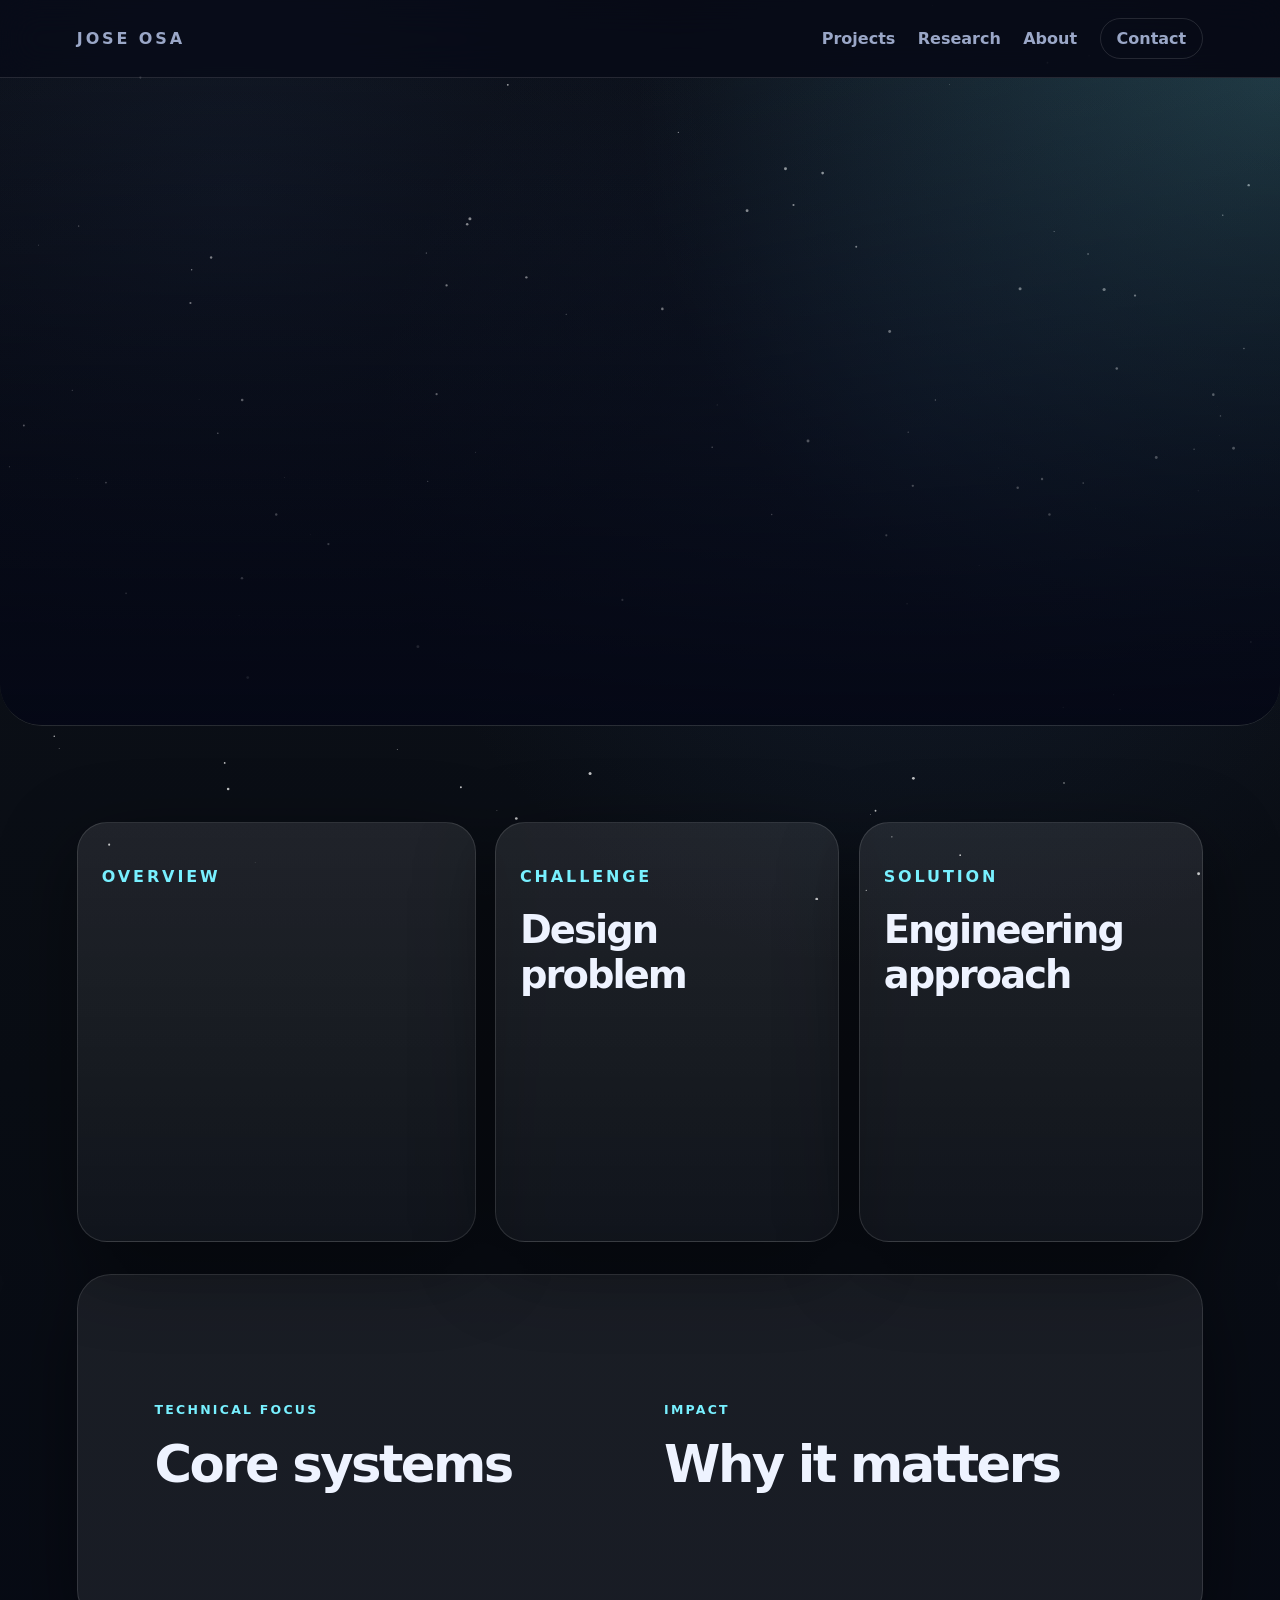
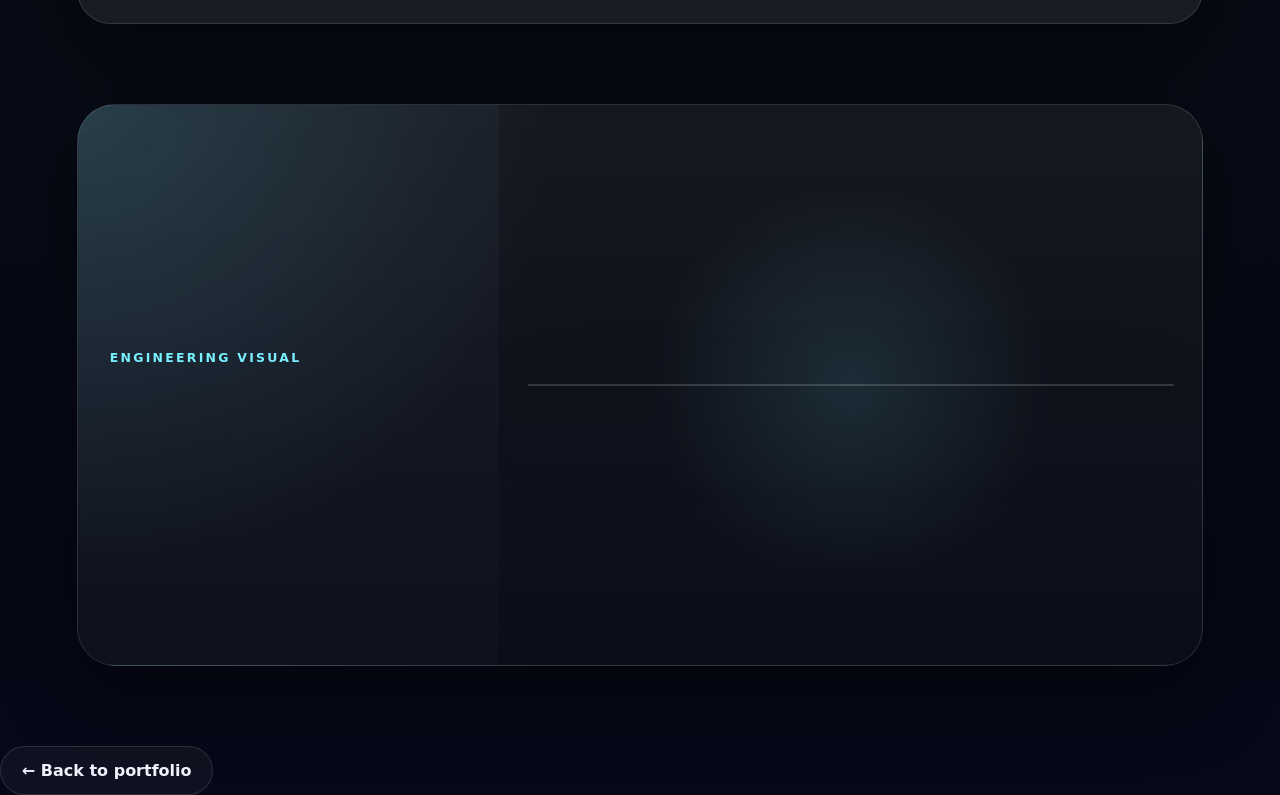
==== commit dbfdf945: "Remove 'reveal' class from multiple sections" ====
--- a/project.html
+++ b/project.html
@@ -21,9 +21,10 @@
   </header>
 
   <main class="project-page">
-    <section class="project-hero project-hero-image reveal">
+    <section class="project-hero project-hero-image">
       <img id="projectImage" src="" alt="">
       <div class="project-hero-overlay"></div>
+
       <div class="project-hero-content">
         <p id="projectTag" class="eyebrow"></p>
         <h1 id="projectTitle"></h1>
@@ -31,7 +32,7 @@
       </div>
     </section>
 
-    <section class="case-study-grid reveal">
+    <section class="case-study-grid">
       <article class="case-block large">
         <p class="eyebrow">Overview</p>
         <h2 id="overviewTitle"></h2>
@@ -51,7 +52,7 @@
       </article>
     </section>
 
-    <section class="section project-detail reveal">
+    <section class="section project-detail">
       <div>
         <p class="eyebrow">Technical Focus</p>
         <h2>Core systems</h2>
@@ -65,7 +66,7 @@
       </div>
     </section>
 
-    <section class="visual-showcase reveal">
+    <section class="visual-showcase">
       <div class="visual-copy">
         <p class="eyebrow">Engineering Visual</p>
         <h2 id="visualTitle"></h2>
--- a/styles.css
+++ b/styles.css
@@ -1,6 +1,6 @@
 :root {
-  --bg: #050816;
-  --bg2: #0b1026;
+  --bg: #080c13;
+  --bg2: #050816;
   --text: #eef3ff;
   --muted: #9aa7c7;
   --line: rgba(255,255,255,0.12);
@@ -22,9 +22,9 @@
   margin: 0;
   font-family: Inter, ui-sans-serif, system-ui, -apple-system, BlinkMacSystemFont, "Segoe UI", sans-serif;
   background:
-    radial-gradient(circle at top left, rgba(120,240,255,0.18), transparent 28rem),
-    radial-gradient(circle at 75% 20%, rgba(155,124,255,0.16), transparent 30rem),
-    linear-gradient(180deg, var(--bg), var(--bg2));
+    radial-gradient(circle at 72% 18%, rgba(55, 92, 140, 0.18), transparent 34rem),
+    radial-gradient(circle at 18% 8%, rgba(80, 120, 180, 0.10), transparent 30rem),
+    linear-gradient(180deg, #0d1119 0%, #090d14 45%, #050816 100%);
   color: var(--text);
   overflow-x: hidden;
 }
@@ -154,235 +154,50 @@
   background: rgba(255,255,255,0.04);
 }
 
-/* HOMEPAGE HERO: ATOM → EARTH → SATELLITE → ATOM */
-
-.atom-space-hero {
+/* VIDEO HERO */
+
+.canvas-hero {
   height: 540px;
   position: relative;
   display: grid;
   place-items: center;
   overflow: visible;
-  isolation: isolate;
-}
-
-.atom-earth-core {
-  position: absolute;
-  width: 92px;
-  height: 92px;
-  border-radius: 50%;
-  background:
-    radial-gradient(circle at 35% 30%, #ffffff 0 8%, #78f0ff 20%, #9b7cff 52%, #17245e 76%);
+}
+
+.hero-video {
+  width: min(100%, 660px);
+  height: 520px;
+  object-fit: cover;
+  border-radius: 32px;
+  display: block;
+  position: relative;
+  z-index: 1;
+  background: #090d14;
   box-shadow:
-    0 0 70px rgba(120,240,255,0.9),
-    inset -18px -18px 35px rgba(0,0,0,0.45);
-  animation: atomEarthCycle 11s ease-in-out infinite;
-  z-index: 5;
-}
-
-.atom-orbit {
-  position: absolute;
-  width: 330px;
-  height: 120px;
-  border: 1px solid rgba(120,240,255,0.75);
-  border-radius: 50%;
-  filter: drop-shadow(0 0 18px rgba(120,240,255,0.35));
-  animation: atomOrbitCycle 11s ease-in-out infinite;
-  z-index: 4;
-}
-
-.orbit-a {
-  transform: rotate(28deg);
-}
-
-.orbit-b {
-  transform: rotate(-62deg);
-}
-
-.electron {
-  position: absolute;
-  left: 50%;
-  top: -7px;
-  width: 14px;
-  height: 14px;
-  border-radius: 50%;
-  background: #ffffff;
-  box-shadow: 0 0 22px #78f0ff;
-}
-
-.orbit-a .electron {
-  animation: electronSpinA 2.8s linear infinite;
-}
-
-.orbit-b .electron {
-  animation: electronSpinB 3.4s linear infinite;
-}
-
-.spacecraft-orbit {
-  position: absolute;
-  width: 410px;
-  height: 410px;
-  border: 1px solid rgba(255,255,255,0.24);
-  border-radius: 50%;
-  opacity: 0;
-  z-index: 6;
-  animation: satelliteOrbitCycle 11s ease-in-out infinite;
-}
-
-.spacecraft {
-  position: absolute;
-  left: 50%;
-  top: -16px;
-  width: 82px;
-  height: 30px;
-  transform: translateX(-50%) rotate(25deg);
-  filter: drop-shadow(0 0 20px #78f0ff);
-}
-
-.spacecraft::before {
+    0 0 90px rgba(40, 120, 200, 0.20),
+    0 30px 90px rgba(0,0,0,0.35);
+}
+
+.canvas-hero::after {
   content: "";
   position: absolute;
-  left: 30px;
-  top: 8px;
-  width: 22px;
-  height: 14px;
-  border-radius: 5px;
-  background: linear-gradient(135deg, #ffffff, #78f0ff);
-  box-shadow: 0 0 12px rgba(120,240,255,0.85);
+  inset: 0;
+  pointer-events: none;
   z-index: 2;
-}
-
-.spacecraft::after {
-  content: "";
-  position: absolute;
-  left: 0;
-  top: 5px;
-  width: 82px;
-  height: 20px;
-  border-radius: 4px;
-  background:
-    linear-gradient(90deg,
-      #78f0ff 0 24px,
-      transparent 24px 30px,
-      #ffffff 30px 52px,
-      transparent 52px 58px,
-      #78f0ff 58px 100%);
-  box-shadow: 0 0 16px rgba(120,240,255,0.55);
-}
-
-.hero-caption {
+  border-radius: 34px;
+  background:
+    radial-gradient(circle at center, transparent 48%, rgba(9,13,20,0.22) 72%, rgba(9,13,20,0.58) 100%);
+}
+
+.canvas-hero .hero-caption {
   position: absolute;
   bottom: 42px;
-  z-index: 10;
+  z-index: 3;
   color: var(--muted);
   letter-spacing: 0.12em;
   text-transform: uppercase;
   font-size: 0.74rem;
   font-weight: 800;
-  animation: captionPulse 11s ease-in-out infinite;
-}
-
-@keyframes atomEarthCycle {
-  0%, 22% {
-    width: 92px;
-    height: 92px;
-    background:
-      radial-gradient(circle at 35% 30%, #ffffff 0 8%, #78f0ff 20%, #9b7cff 52%, #17245e 76%);
-    box-shadow:
-      0 0 70px rgba(120,240,255,0.9),
-      inset -18px -18px 35px rgba(0,0,0,0.45);
-  }
-
-  38%, 72% {
-    width: 255px;
-    height: 255px;
-    background:
-      radial-gradient(circle at 34% 28%, #ffffff 0 5%, #7de8ff 10%, transparent 18%),
-      radial-gradient(circle at 57% 43%, #5fe08a 0 8%, transparent 15%),
-      radial-gradient(circle at 41% 60%, #4ed07f 0 10%, transparent 18%),
-      radial-gradient(circle at 62% 65%, #3bbd78 0 7%, transparent 14%),
-      radial-gradient(circle at 50% 50%, #1c75bc 0 45%, #143d7a 65%, #10204a 100%);
-    box-shadow:
-      0 0 95px rgba(120,240,255,0.65),
-      inset -35px -35px 70px rgba(0,0,0,0.52);
-  }
-
-  88%, 100% {
-    width: 92px;
-    height: 92px;
-    background:
-      radial-gradient(circle at 35% 30%, #ffffff 0 8%, #78f0ff 20%, #9b7cff 52%, #17245e 76%);
-    box-shadow:
-      0 0 70px rgba(120,240,255,0.9),
-      inset -18px -18px 35px rgba(0,0,0,0.45);
-  }
-}
-
-@keyframes atomOrbitCycle {
-  0%, 26% {
-    opacity: 1;
-    transform: scale(1);
-  }
-
-  40%, 72% {
-    opacity: 0;
-    transform: scale(1.35);
-  }
-
-  88%, 100% {
-    opacity: 1;
-    transform: scale(1);
-  }
-}
-
-@keyframes satelliteOrbitCycle {
-  0%, 32% {
-    opacity: 0;
-    transform: rotate(0deg) scale(0.75);
-  }
-
-  45% {
-    opacity: 1;
-  }
-
-  72% {
-    opacity: 1;
-    transform: rotate(360deg) scale(1);
-  }
-
-  88%, 100% {
-    opacity: 0;
-    transform: rotate(420deg) scale(0.75);
-  }
-}
-
-@keyframes electronSpinA {
-  from {
-    transform: rotate(0deg) translateX(165px) rotate(0deg);
-  }
-
-  to {
-    transform: rotate(360deg) translateX(165px) rotate(-360deg);
-  }
-}
-
-@keyframes electronSpinB {
-  from {
-    transform: rotate(0deg) translateX(165px) rotate(0deg);
-  }
-
-  to {
-    transform: rotate(-360deg) translateX(165px) rotate(360deg);
-  }
-}
-
-@keyframes captionPulse {
-  0%, 34% {
-    opacity: 0.55;
-  }
-
-  48%, 100% {
-    opacity: 1;
-  }
 }
 
 /* GENERAL SECTIONS */
@@ -816,424 +631,10 @@
   z-index: 3;
 }
 
-/* QUANTUM VISUAL */
-
-.quantum-visual {
-  position: absolute;
-  inset: 0;
-  display: grid;
-  place-items: center;
-}
-
-.nucleus {
-  width: 76px;
-  height: 76px;
-  border-radius: 50%;
-  background: radial-gradient(circle, #ffffff, #78f0ff 35%, #9b7cff 70%);
-  box-shadow: 0 0 60px rgba(120,240,255,0.9);
-  z-index: 5;
-}
-
-.orbital {
-  position: absolute;
-  width: 360px;
-  height: 130px;
-  border: 2px solid rgba(120,240,255,0.55);
-  border-radius: 50%;
-  box-shadow: 0 0 28px rgba(120,240,255,0.24);
-}
-
-.orbital-one {
-  animation: orbitalSpin 8s linear infinite;
-}
-
-.orbital-two {
-  transform: rotate(60deg);
-  animation: orbitalSpinTwo 10s linear infinite;
-}
-
-.orbital-three {
-  transform: rotate(-60deg);
-  animation: orbitalSpinThree 12s linear infinite;
-}
-
-.particle {
-  position: absolute;
-  width: 13px;
-  height: 13px;
-  border-radius: 50%;
-  background: #ffffff;
-  box-shadow: 0 0 24px #78f0ff;
-}
-
-.p1 { animation: particleOne 4s linear infinite; }
-.p2 { animation: particleTwo 5s linear infinite; }
-.p3 { animation: particleThree 6s linear infinite; }
-
-@keyframes orbitalSpin {
-  from { transform: rotate(0deg); }
-  to { transform: rotate(360deg); }
-}
-
-@keyframes orbitalSpinTwo {
-  from { transform: rotate(60deg); }
-  to { transform: rotate(420deg); }
-}
-
-@keyframes orbitalSpinThree {
-  from { transform: rotate(-60deg); }
-  to { transform: rotate(300deg); }
-}
-
-@keyframes particleOne {
-  from { transform: rotate(0deg) translateX(180px); }
-  to { transform: rotate(360deg) translateX(180px); }
-}
-
-@keyframes particleTwo {
-  from { transform: rotate(90deg) translateX(155px); }
-  to { transform: rotate(450deg) translateX(155px); }
-}
-
-@keyframes particleThree {
-  from { transform: rotate(180deg) translateX(130px); }
-  to { transform: rotate(540deg) translateX(130px); }
-}
-
-/* DAWNISM VISUAL */
-
-.dawnism-visual {
-  position: absolute;
-  inset: 0;
-  background:
-    radial-gradient(circle at 50% 58%, rgba(255,185,90,0.36), transparent 18%),
-    radial-gradient(circle at 50% 70%, rgba(120,240,255,0.22), transparent 38%),
-    linear-gradient(180deg, rgba(5,8,22,0.1), rgba(5,8,22,0.84));
-}
-
-.sunrise-core {
-  position: absolute;
-  width: 260px;
-  height: 130px;
-  left: 50%;
-  top: 52%;
-  transform: translate(-50%, -50%);
-  border-radius: 260px 260px 0 0;
-  background: linear-gradient(180deg, #fff4a8, #ff8a4c);
-  box-shadow: 0 0 90px rgba(255,177,89,0.82);
-}
-
-.earth-arc {
-  position: absolute;
-  width: 740px;
-  height: 740px;
-  left: 50%;
-  top: 67%;
-  transform: translateX(-50%);
-  border-radius: 50%;
-  border-top: 3px solid rgba(120,240,255,0.75);
-  background: radial-gradient(circle at top, rgba(120,240,255,0.18), transparent 55%);
-}
-
-.network-dot {
-  position: absolute;
-  width: 14px;
-  height: 14px;
-  border-radius: 50%;
-  background: #78f0ff;
-  box-shadow: 0 0 22px #78f0ff;
-}
-
-.d1 { left: 28%; top: 42%; }
-.d2 { left: 42%; top: 28%; }
-.d3 { left: 65%; top: 35%; }
-.d4 { left: 72%; top: 55%; }
-
-.network-line {
-  position: absolute;
-  height: 2px;
-  background: linear-gradient(90deg, transparent, rgba(120,240,255,0.75), transparent);
-  transform-origin: left center;
-}
-
-.l1 { left: 29%; top: 43%; width: 190px; transform: rotate(-32deg); }
-.l2 { left: 43%; top: 29%; width: 210px; transform: rotate(12deg); }
-.l3 { left: 65%; top: 36%; width: 150px; transform: rotate(48deg); }
-
-/* TITAN VISUAL */
-
-.visual-stage.titan .diagram-image {
-  opacity: 0.72;
-}
-
-.drone-overlay {
-  position: absolute;
-  inset: 0;
-}
-
-.mini-drone {
-  position: absolute;
-  left: -140px;
-  top: 32%;
-  width: 120px;
-  height: 42px;
-  background: linear-gradient(90deg, transparent, #ffffff, #78f0ff, transparent);
-  filter: drop-shadow(0 0 22px #78f0ff);
-  animation: titanDroneFly 6s ease-in-out infinite;
-}
-
-.mini-drone span {
-  position: absolute;
-  width: 34px;
-  height: 34px;
-  border: 2px solid rgba(120,240,255,0.9);
-  border-radius: 50%;
-  animation: rotorSpin 0.35s linear infinite;
-}
-
-.mini-drone span:nth-child(1) { left: -12px; top: -18px; }
-.mini-drone span:nth-child(2) { right: -12px; top: -18px; }
-.mini-drone span:nth-child(3) { left: -12px; bottom: -18px; }
-.mini-drone span:nth-child(4) { right: -12px; bottom: -18px; }
-
-.fertilizer-drops i {
-  position: absolute;
-  top: 42%;
-  width: 8px;
-  height: 8px;
-  border-radius: 50%;
-  background: #b8ff7a;
-  box-shadow: 0 0 18px #b8ff7a;
-  opacity: 0;
-  animation: fertilizerFall 2.5s linear infinite;
-}
-
-.fertilizer-drops i:nth-child(1) { left: 38%; animation-delay: 0.2s; }
-.fertilizer-drops i:nth-child(2) { left: 44%; animation-delay: 0.45s; }
-.fertilizer-drops i:nth-child(3) { left: 50%; animation-delay: 0.7s; }
-.fertilizer-drops i:nth-child(4) { left: 56%; animation-delay: 0.95s; }
-.fertilizer-drops i:nth-child(5) { left: 62%; animation-delay: 1.2s; }
-
-@keyframes titanDroneFly {
-  0% { transform: translateX(0) translateY(0); }
-  45% { transform: translateX(48vw) translateY(-28px); }
-  75% { transform: translateX(72vw) translateY(18px); }
-  100% { transform: translateX(110vw) translateY(0); }
-}
-
-@keyframes rotorSpin {
-  from { transform: rotate(0deg) scaleX(1.4); }
-  to { transform: rotate(360deg) scaleX(1.4); }
-}
-
-@keyframes fertilizerFall {
-  0% { transform: translateY(0); opacity: 0; }
-  20% { opacity: 1; }
-  100% { transform: translateY(220px); opacity: 0; }
-}
-
-/* PLASMA VISUAL */
-
-.visual-stage.plasma .diagram-image {
-  opacity: 0.82;
-}
-
-.plasma-overlay {
-  position: absolute;
-  inset: 0;
-  mix-blend-mode: screen;
-}
-
-.plasma-tube {
-  position: absolute;
-  left: 12%;
-  right: 12%;
-  top: 50%;
-  height: 42px;
-  transform: translateY(-50%);
-  border-radius: 999px;
-  background:
-    repeating-linear-gradient(
-      90deg,
-      rgba(155,124,255,0.0) 0 24px,
-      rgba(155,124,255,0.75) 25px 42px,
-      rgba(120,240,255,0.2) 43px 64px
-    );
-  filter: blur(5px);
-  animation: plasmaFlicker 1.4s ease-in-out infinite alternate;
-}
-
-.plasma-glow {
-  position: absolute;
-  width: 210px;
-  height: 210px;
-  border-radius: 50%;
-  background: radial-gradient(circle, rgba(255,255,255,0.9), rgba(120,240,255,0.4), rgba(155,124,255,0.0) 70%);
-  filter: blur(8px);
-  animation: plasmaPulse 2s ease-in-out infinite alternate;
-}
-
-.g1 { left: 20%; top: 32%; }
-.g2 { left: 45%; top: 40%; animation-delay: 0.4s; }
-.g3 { left: 65%; top: 30%; animation-delay: 0.8s; }
-
-@keyframes plasmaFlicker {
-  from { opacity: 0.35; transform: translateY(-50%) scaleX(0.96); }
-  to { opacity: 0.92; transform: translateY(-50%) scaleX(1.04); }
-}
-
-@keyframes plasmaPulse {
-  from { opacity: 0.2; transform: scale(0.8); }
-  to { opacity: 0.75; transform: scale(1.15); }
-}
-
-/* ROCKET WIPE BACK TRANSITION */
-
-.back {
-  margin: 2rem 6vw 5rem;
-}
-
-.back-transition-layer {
-  position: fixed;
-  inset: 0;
-  z-index: 99999;
-  pointer-events: none;
-  opacity: 0;
-  overflow: hidden;
-  background: transparent;
-  transition: opacity 0.15s ease;
-}
-
-.back-transition-layer.active {
+/* REVEAL — safe fallback so the page never appears black */
+.reveal {
   opacity: 1;
-}
-
-.rocket-wipe::before {
-  content: "";
-  position: absolute;
-  inset: 0;
-  background: #050816;
-  transform: translateX(-110%);
-  animation: pageWipe 1.05s ease forwards;
-}
-
-.wipe-rocket {
-  position: absolute;
-  left: -160px;
-  top: 50%;
-  width: 120px;
-  height: 52px;
-  transform: translateY(-50%);
-  z-index: 3;
-  animation: rocketSweep 1.05s ease forwards;
-}
-
-.rocket-body {
-  position: absolute;
-  left: 35px;
-  top: 12px;
-  width: 70px;
-  height: 28px;
-  border-radius: 50% 12px 12px 50%;
-  background: linear-gradient(90deg, #ffffff, #78f0ff);
-  box-shadow: 0 0 24px rgba(120,240,255,0.9);
-}
-
-.rocket-body::after {
-  content: "";
-  position: absolute;
-  right: -16px;
-  top: 4px;
-  border-left: 20px solid #ffffff;
-  border-top: 10px solid transparent;
-  border-bottom: 10px solid transparent;
-}
-
-.rocket-window {
-  position: absolute;
-  left: 78px;
-  top: 19px;
-  width: 12px;
-  height: 12px;
-  border-radius: 50%;
-  background: #0b1026;
-  border: 2px solid rgba(255,255,255,0.9);
-  z-index: 4;
-}
-
-.rocket-fin {
-  position: absolute;
-  left: 42px;
-  width: 24px;
-  height: 12px;
-  background: #9b7cff;
-}
-
-.rocket-fin.left {
-  top: 4px;
-  transform: skewX(-25deg);
-}
-
-.rocket-fin.right {
-  bottom: 4px;
-  transform: skewX(25deg);
-}
-
-.rocket-flame {
-  position: absolute;
-  left: -120px;
-  top: 14px;
-  width: 165px;
-  height: 24px;
-  border-radius: 999px;
-  background:
-    radial-gradient(circle at right, #ffffff 0 8%, #fff176 18%, #ff8a4c 42%, rgba(255,80,40,0.0) 75%);
-  filter: blur(2px);
-  animation: flamePulse 0.16s ease-in-out infinite alternate;
-}
-
-@keyframes rocketSweep {
-  0% {
-    left: -160px;
-  }
-
-  100% {
-    left: calc(100vw + 180px);
-  }
-}
-
-@keyframes pageWipe {
-  0% {
-    transform: translateX(-110%);
-  }
-
-  38% {
-    transform: translateX(-25%);
-  }
-
-  100% {
-    transform: translateX(0);
-  }
-}
-
-@keyframes flamePulse {
-  from {
-    transform: scaleX(0.92);
-    opacity: 0.75;
-  }
-
-  to {
-    transform: scaleX(1.12);
-    opacity: 1;
-  }
-}
-
-/* REVEAL */
-
-.reveal {
-  opacity: 0;
-  transform: translateY(28px);
-  transition: opacity 0.8s ease, transform 0.8s ease;
+  transform: translateY(0);
 }
 
 .reveal.visible {
@@ -1287,33 +688,11 @@
     flex-wrap: wrap;
   }
 
-  .atom-space-hero {
+  .canvas-hero {
     height: 390px;
   }
 
-  .spacecraft-orbit {
-    width: 300px;
-    height: 300px;
-  }
-
-  .atom-earth-core {
-    animation-name: atomEarthCycleMobile;
-  }
-
-  @keyframes atomEarthCycleMobile {
-    0%, 22% {
-      width: 82px;
-      height: 82px;
-    }
-
-    38%, 72% {
-      width: 185px;
-      height: 185px;
-    }
-
-    88%, 100% {
-      width: 82px;
-      height: 82px;
-    }
-  }
-}
+  .hero-video {
+    height: 360px;
+  }
+}
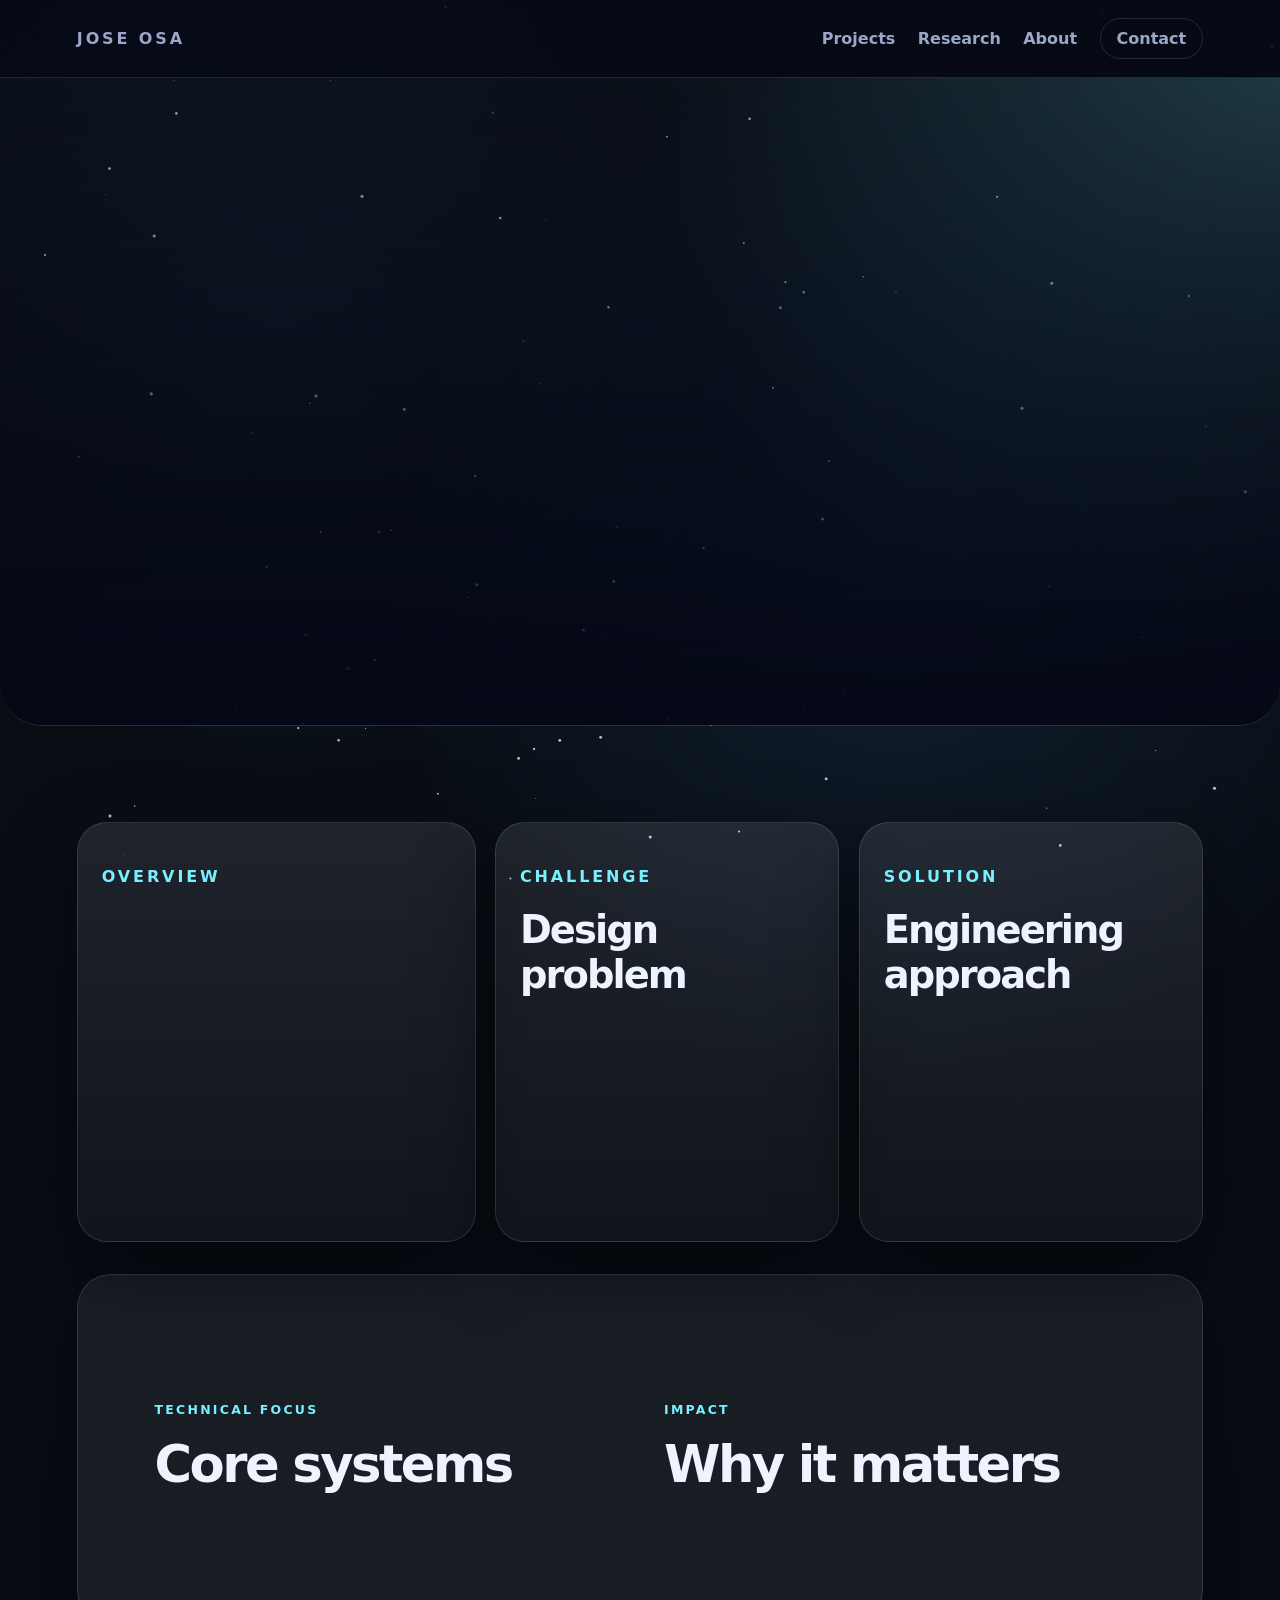
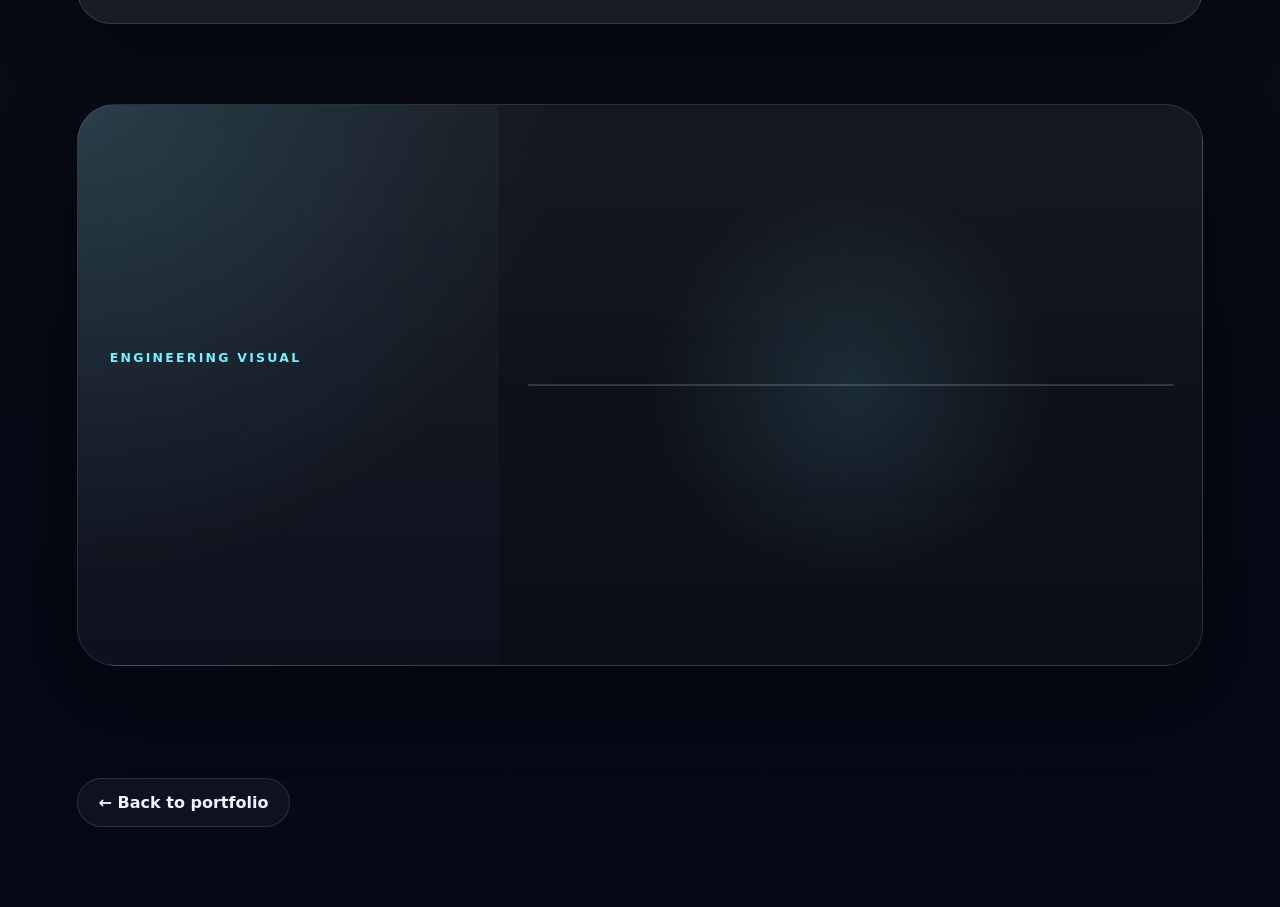
==== commit 00fc88da: "Fix HTML syntax for image tags and closing tag" ====
--- a/project.html
+++ b/project.html
@@ -22,7 +22,7 @@
 
   <main class="project-page">
     <section class="project-hero project-hero-image">
-      <img id="projectImage" src="" alt="">
+      <img id="projectImage" src="" alt="" />
       <div class="project-hero-overlay"></div>
 
       <div class="project-hero-content">
@@ -74,7 +74,7 @@
       </div>
 
       <div id="visualStage" class="visual-stage">
-        <img id="diagramImage" class="diagram-image" src="" alt="">
+        <img id="diagramImage" class="diagram-image" src="" alt="" />
         <div id="generatedVisual" class="generated-visual"></div>
       </div>
     </section>
--- a/styles.css
+++ b/styles.css
@@ -22,9 +22,9 @@
   margin: 0;
   font-family: Inter, ui-sans-serif, system-ui, -apple-system, BlinkMacSystemFont, "Segoe UI", sans-serif;
   background:
-    radial-gradient(circle at 72% 18%, rgba(55, 92, 140, 0.18), transparent 34rem),
-    radial-gradient(circle at 18% 8%, rgba(80, 120, 180, 0.10), transparent 30rem),
-    linear-gradient(180deg, #0d1119 0%, #090d14 45%, #050816 100%);
+    radial-gradient(circle at 70% 23%, rgba(37, 88, 135, 0.22), transparent 32rem),
+    radial-gradient(circle at 22% 12%, rgba(56, 105, 150, 0.12), transparent 30rem),
+    linear-gradient(180deg, #0b1018 0%, #080d14 48%, #050816 100%);
   color: var(--text);
   overflow-x: hidden;
 }
@@ -82,7 +82,7 @@
   min-height: calc(100vh - 78px);
   padding: 7vw 6vw;
   display: grid;
-  grid-template-columns: 1.1fr 0.9fr;
+  grid-template-columns: 1.08fr 0.92fr;
   align-items: center;
   gap: 4rem;
 }
@@ -154,9 +154,10 @@
   background: rgba(255,255,255,0.04);
 }
 
-/* VIDEO HERO */
+/* VIDEO HERO — WIDE, UNCROPPED, FEATHERED */
 
 .canvas-hero {
+  width: 100%;
   height: 540px;
   position: relative;
   display: grid;
@@ -165,34 +166,68 @@
 }
 
 .hero-video {
-  width: min(100%, 660px);
-  height: 520px;
-  object-fit: cover;
-  border-radius: 32px;
+  width: min(100%, 800px) !important;
+  aspect-ratio: 16 / 9 !important;
+  height: auto !important;
+  object-fit: contain !important;
+  object-position: center center !important;
   display: block;
   position: relative;
+  z-index: 2;
+  border-radius: 0;
+  background: transparent;
+  box-shadow:
+    0 0 110px rgba(40, 130, 210, 0.20),
+    0 0 180px rgba(0, 0, 0, 0.38);
+  -webkit-mask-image: radial-gradient(
+    ellipse at center,
+    black 62%,
+    rgba(0,0,0,0.92) 74%,
+    rgba(0,0,0,0.45) 88%,
+    transparent 100%
+  );
+  mask-image: radial-gradient(
+    ellipse at center,
+    black 62%,
+    rgba(0,0,0,0.92) 74%,
+    rgba(0,0,0,0.45) 88%,
+    transparent 100%
+  );
+}
+
+.canvas-hero::before {
+  content: "";
+  position: absolute;
+  width: min(110%, 880px);
+  aspect-ratio: 16 / 9;
   z-index: 1;
-  background: #090d14;
-  box-shadow:
-    0 0 90px rgba(40, 120, 200, 0.20),
-    0 30px 90px rgba(0,0,0,0.35);
+  pointer-events: none;
+  background:
+    radial-gradient(ellipse at center, rgba(45, 130, 210, 0.18), transparent 58%),
+    radial-gradient(ellipse at center, transparent 38%, rgba(8, 13, 20, 0.55) 88%);
+  filter: blur(10px);
 }
 
 .canvas-hero::after {
   content: "";
   position: absolute;
-  inset: 0;
+  width: min(110%, 900px);
+  aspect-ratio: 16 / 9;
+  z-index: 3;
   pointer-events: none;
-  z-index: 2;
-  border-radius: 34px;
-  background:
-    radial-gradient(circle at center, transparent 48%, rgba(9,13,20,0.22) 72%, rgba(9,13,20,0.58) 100%);
+  background:
+    radial-gradient(
+      ellipse at center,
+      transparent 55%,
+      rgba(8, 13, 20, 0.18) 74%,
+      rgba(8, 13, 20, 0.72) 100%
+    );
 }
 
 .canvas-hero .hero-caption {
   position: absolute;
-  bottom: 42px;
-  z-index: 3;
+  bottom: 34px;
+  z-index: 4;
   color: var(--muted);
   letter-spacing: 0.12em;
   text-transform: uppercase;
@@ -631,7 +666,401 @@
   z-index: 3;
 }
 
-/* REVEAL — safe fallback so the page never appears black */
+/* PROJECT GENERATED VISUALS */
+
+.quantum-visual {
+  position: absolute;
+  inset: 0;
+  display: grid;
+  place-items: center;
+}
+
+.nucleus {
+  width: 76px;
+  height: 76px;
+  border-radius: 50%;
+  background: radial-gradient(circle, #ffffff, #78f0ff 35%, #9b7cff 70%);
+  box-shadow: 0 0 60px rgba(120,240,255,0.9);
+  z-index: 5;
+}
+
+.orbital {
+  position: absolute;
+  width: 360px;
+  height: 130px;
+  border: 2px solid rgba(120,240,255,0.55);
+  border-radius: 50%;
+  box-shadow: 0 0 28px rgba(120,240,255,0.24);
+}
+
+.orbital-one {
+  animation: orbitalSpin 8s linear infinite;
+}
+
+.orbital-two {
+  transform: rotate(60deg);
+  animation: orbitalSpinTwo 10s linear infinite;
+}
+
+.orbital-three {
+  transform: rotate(-60deg);
+  animation: orbitalSpinThree 12s linear infinite;
+}
+
+.particle {
+  position: absolute;
+  width: 13px;
+  height: 13px;
+  border-radius: 50%;
+  background: #ffffff;
+  box-shadow: 0 0 24px #78f0ff;
+}
+
+.p1 { animation: particleOne 4s linear infinite; }
+.p2 { animation: particleTwo 5s linear infinite; }
+.p3 { animation: particleThree 6s linear infinite; }
+
+@keyframes orbitalSpin {
+  from { transform: rotate(0deg); }
+  to { transform: rotate(360deg); }
+}
+
+@keyframes orbitalSpinTwo {
+  from { transform: rotate(60deg); }
+  to { transform: rotate(420deg); }
+}
+
+@keyframes orbitalSpinThree {
+  from { transform: rotate(-60deg); }
+  to { transform: rotate(300deg); }
+}
+
+@keyframes particleOne {
+  from { transform: rotate(0deg) translateX(180px); }
+  to { transform: rotate(360deg) translateX(180px); }
+}
+
+@keyframes particleTwo {
+  from { transform: rotate(90deg) translateX(155px); }
+  to { transform: rotate(450deg) translateX(155px); }
+}
+
+@keyframes particleThree {
+  from { transform: rotate(180deg) translateX(130px); }
+  to { transform: rotate(540deg) translateX(130px); }
+}
+
+.dawnism-visual {
+  position: absolute;
+  inset: 0;
+  background:
+    radial-gradient(circle at 50% 58%, rgba(255,185,90,0.36), transparent 18%),
+    radial-gradient(circle at 50% 70%, rgba(120,240,255,0.22), transparent 38%),
+    linear-gradient(180deg, rgba(5,8,22,0.1), rgba(5,8,22,0.84));
+}
+
+.sunrise-core {
+  position: absolute;
+  width: 260px;
+  height: 130px;
+  left: 50%;
+  top: 52%;
+  transform: translate(-50%, -50%);
+  border-radius: 260px 260px 0 0;
+  background: linear-gradient(180deg, #fff4a8, #ff8a4c);
+  box-shadow: 0 0 90px rgba(255,177,89,0.82);
+}
+
+.earth-arc {
+  position: absolute;
+  width: 740px;
+  height: 740px;
+  left: 50%;
+  top: 67%;
+  transform: translateX(-50%);
+  border-radius: 50%;
+  border-top: 3px solid rgba(120,240,255,0.75);
+  background: radial-gradient(circle at top, rgba(120,240,255,0.18), transparent 55%);
+}
+
+.network-dot {
+  position: absolute;
+  width: 14px;
+  height: 14px;
+  border-radius: 50%;
+  background: #78f0ff;
+  box-shadow: 0 0 22px #78f0ff;
+}
+
+.d1 { left: 28%; top: 42%; }
+.d2 { left: 42%; top: 28%; }
+.d3 { left: 65%; top: 35%; }
+.d4 { left: 72%; top: 55%; }
+
+.network-line {
+  position: absolute;
+  height: 2px;
+  background: linear-gradient(90deg, transparent, rgba(120,240,255,0.75), transparent);
+  transform-origin: left center;
+}
+
+.l1 { left: 29%; top: 43%; width: 190px; transform: rotate(-32deg); }
+.l2 { left: 43%; top: 29%; width: 210px; transform: rotate(12deg); }
+.l3 { left: 65%; top: 36%; width: 150px; transform: rotate(48deg); }
+
+.visual-stage.titan .diagram-image {
+  opacity: 0.72;
+}
+
+.drone-overlay {
+  position: absolute;
+  inset: 0;
+}
+
+.mini-drone {
+  position: absolute;
+  left: -140px;
+  top: 32%;
+  width: 120px;
+  height: 42px;
+  background: linear-gradient(90deg, transparent, #ffffff, #78f0ff, transparent);
+  filter: drop-shadow(0 0 22px #78f0ff);
+  animation: titanDroneFly 6s ease-in-out infinite;
+}
+
+.mini-drone span {
+  position: absolute;
+  width: 34px;
+  height: 34px;
+  border: 2px solid rgba(120,240,255,0.9);
+  border-radius: 50%;
+  animation: rotorSpin 0.35s linear infinite;
+}
+
+.mini-drone span:nth-child(1) { left: -12px; top: -18px; }
+.mini-drone span:nth-child(2) { right: -12px; top: -18px; }
+.mini-drone span:nth-child(3) { left: -12px; bottom: -18px; }
+.mini-drone span:nth-child(4) { right: -12px; bottom: -18px; }
+
+.fertilizer-drops i {
+  position: absolute;
+  top: 42%;
+  width: 8px;
+  height: 8px;
+  border-radius: 50%;
+  background: #b8ff7a;
+  box-shadow: 0 0 18px #b8ff7a;
+  opacity: 0;
+  animation: fertilizerFall 2.5s linear infinite;
+}
+
+.fertilizer-drops i:nth-child(1) { left: 38%; animation-delay: 0.2s; }
+.fertilizer-drops i:nth-child(2) { left: 44%; animation-delay: 0.45s; }
+.fertilizer-drops i:nth-child(3) { left: 50%; animation-delay: 0.7s; }
+.fertilizer-drops i:nth-child(4) { left: 56%; animation-delay: 0.95s; }
+.fertilizer-drops i:nth-child(5) { left: 62%; animation-delay: 1.2s; }
+
+@keyframes titanDroneFly {
+  0% { transform: translateX(0) translateY(0); }
+  45% { transform: translateX(48vw) translateY(-28px); }
+  75% { transform: translateX(72vw) translateY(18px); }
+  100% { transform: translateX(110vw) translateY(0); }
+}
+
+@keyframes rotorSpin {
+  from { transform: rotate(0deg) scaleX(1.4); }
+  to { transform: rotate(360deg) scaleX(1.4); }
+}
+
+@keyframes fertilizerFall {
+  0% { transform: translateY(0); opacity: 0; }
+  20% { opacity: 1; }
+  100% { transform: translateY(220px); opacity: 0; }
+}
+
+.visual-stage.plasma .diagram-image {
+  opacity: 0.82;
+}
+
+.plasma-overlay {
+  position: absolute;
+  inset: 0;
+  mix-blend-mode: screen;
+}
+
+.plasma-tube {
+  position: absolute;
+  left: 12%;
+  right: 12%;
+  top: 50%;
+  height: 42px;
+  transform: translateY(-50%);
+  border-radius: 999px;
+  background:
+    repeating-linear-gradient(
+      90deg,
+      rgba(155,124,255,0.0) 0 24px,
+      rgba(155,124,255,0.75) 25px 42px,
+      rgba(120,240,255,0.2) 43px 64px
+    );
+  filter: blur(5px);
+  animation: plasmaFlicker 1.4s ease-in-out infinite alternate;
+}
+
+.plasma-glow {
+  position: absolute;
+  width: 210px;
+  height: 210px;
+  border-radius: 50%;
+  background: radial-gradient(circle, rgba(255,255,255,0.9), rgba(120,240,255,0.4), rgba(155,124,255,0.0) 70%);
+  filter: blur(8px);
+  animation: plasmaPulse 2s ease-in-out infinite alternate;
+}
+
+.g1 { left: 20%; top: 32%; }
+.g2 { left: 45%; top: 40%; animation-delay: 0.4s; }
+.g3 { left: 65%; top: 30%; animation-delay: 0.8s; }
+
+@keyframes plasmaFlicker {
+  from { opacity: 0.35; transform: translateY(-50%) scaleX(0.96); }
+  to { opacity: 0.92; transform: translateY(-50%) scaleX(1.04); }
+}
+
+@keyframes plasmaPulse {
+  from { opacity: 0.2; transform: scale(0.8); }
+  to { opacity: 0.75; transform: scale(1.15); }
+}
+
+/* ROCKET WIPE BACK TRANSITION */
+
+.back {
+  margin: 2rem 6vw 5rem;
+}
+
+.back-transition-layer {
+  position: fixed;
+  inset: 0;
+  z-index: 99999;
+  pointer-events: none;
+  opacity: 0;
+  overflow: hidden;
+  background: transparent;
+  transition: opacity 0.15s ease;
+}
+
+.back-transition-layer.active {
+  opacity: 1;
+}
+
+.rocket-wipe::before {
+  content: "";
+  position: absolute;
+  inset: 0;
+  background: #050816;
+  transform: translateX(-110%);
+  animation: pageWipe 1.05s ease forwards;
+}
+
+.wipe-rocket {
+  position: absolute;
+  left: -160px;
+  top: 50%;
+  width: 120px;
+  height: 52px;
+  transform: translateY(-50%);
+  z-index: 3;
+  animation: rocketSweep 1.05s ease forwards;
+}
+
+.rocket-body {
+  position: absolute;
+  left: 35px;
+  top: 12px;
+  width: 70px;
+  height: 28px;
+  border-radius: 50% 12px 12px 50%;
+  background: linear-gradient(90deg, #ffffff, #78f0ff);
+  box-shadow: 0 0 24px rgba(120,240,255,0.9);
+}
+
+.rocket-body::after {
+  content: "";
+  position: absolute;
+  right: -16px;
+  top: 4px;
+  border-left: 20px solid #ffffff;
+  border-top: 10px solid transparent;
+  border-bottom: 10px solid transparent;
+}
+
+.rocket-window {
+  position: absolute;
+  left: 78px;
+  top: 19px;
+  width: 12px;
+  height: 12px;
+  border-radius: 50%;
+  background: #0b1026;
+  border: 2px solid rgba(255,255,255,0.9);
+  z-index: 4;
+}
+
+.rocket-fin {
+  position: absolute;
+  left: 42px;
+  width: 24px;
+  height: 12px;
+  background: #9b7cff;
+}
+
+.rocket-fin.left {
+  top: 4px;
+  transform: skewX(-25deg);
+}
+
+.rocket-fin.right {
+  bottom: 4px;
+  transform: skewX(25deg);
+}
+
+.rocket-flame {
+  position: absolute;
+  left: -120px;
+  top: 14px;
+  width: 165px;
+  height: 24px;
+  border-radius: 999px;
+  background:
+    radial-gradient(circle at right, #ffffff 0 8%, #fff176 18%, #ff8a4c 42%, rgba(255,80,40,0.0) 75%);
+  filter: blur(2px);
+  animation: flamePulse 0.16s ease-in-out infinite alternate;
+}
+
+@keyframes rocketSweep {
+  0% { left: -160px; }
+  100% { left: calc(100vw + 180px); }
+}
+
+@keyframes pageWipe {
+  0% { transform: translateX(-110%); }
+  38% { transform: translateX(-25%); }
+  100% { transform: translateX(0); }
+}
+
+@keyframes flamePulse {
+  from {
+    transform: scaleX(0.92);
+    opacity: 0.75;
+  }
+
+  to {
+    transform: scaleX(1.12);
+    opacity: 1;
+  }
+}
+
+/* REVEAL */
+
 .reveal {
   opacity: 1;
   transform: translateY(0);
@@ -693,6 +1122,14 @@
   }
 
   .hero-video {
-    height: 360px;
-  }
-}
+    width: 100% !important;
+    aspect-ratio: 16 / 9 !important;
+    height: auto !important;
+  }
+
+  .canvas-hero::before,
+  .canvas-hero::after {
+    width: 100%;
+    aspect-ratio: 16 / 9;
+  }
+}
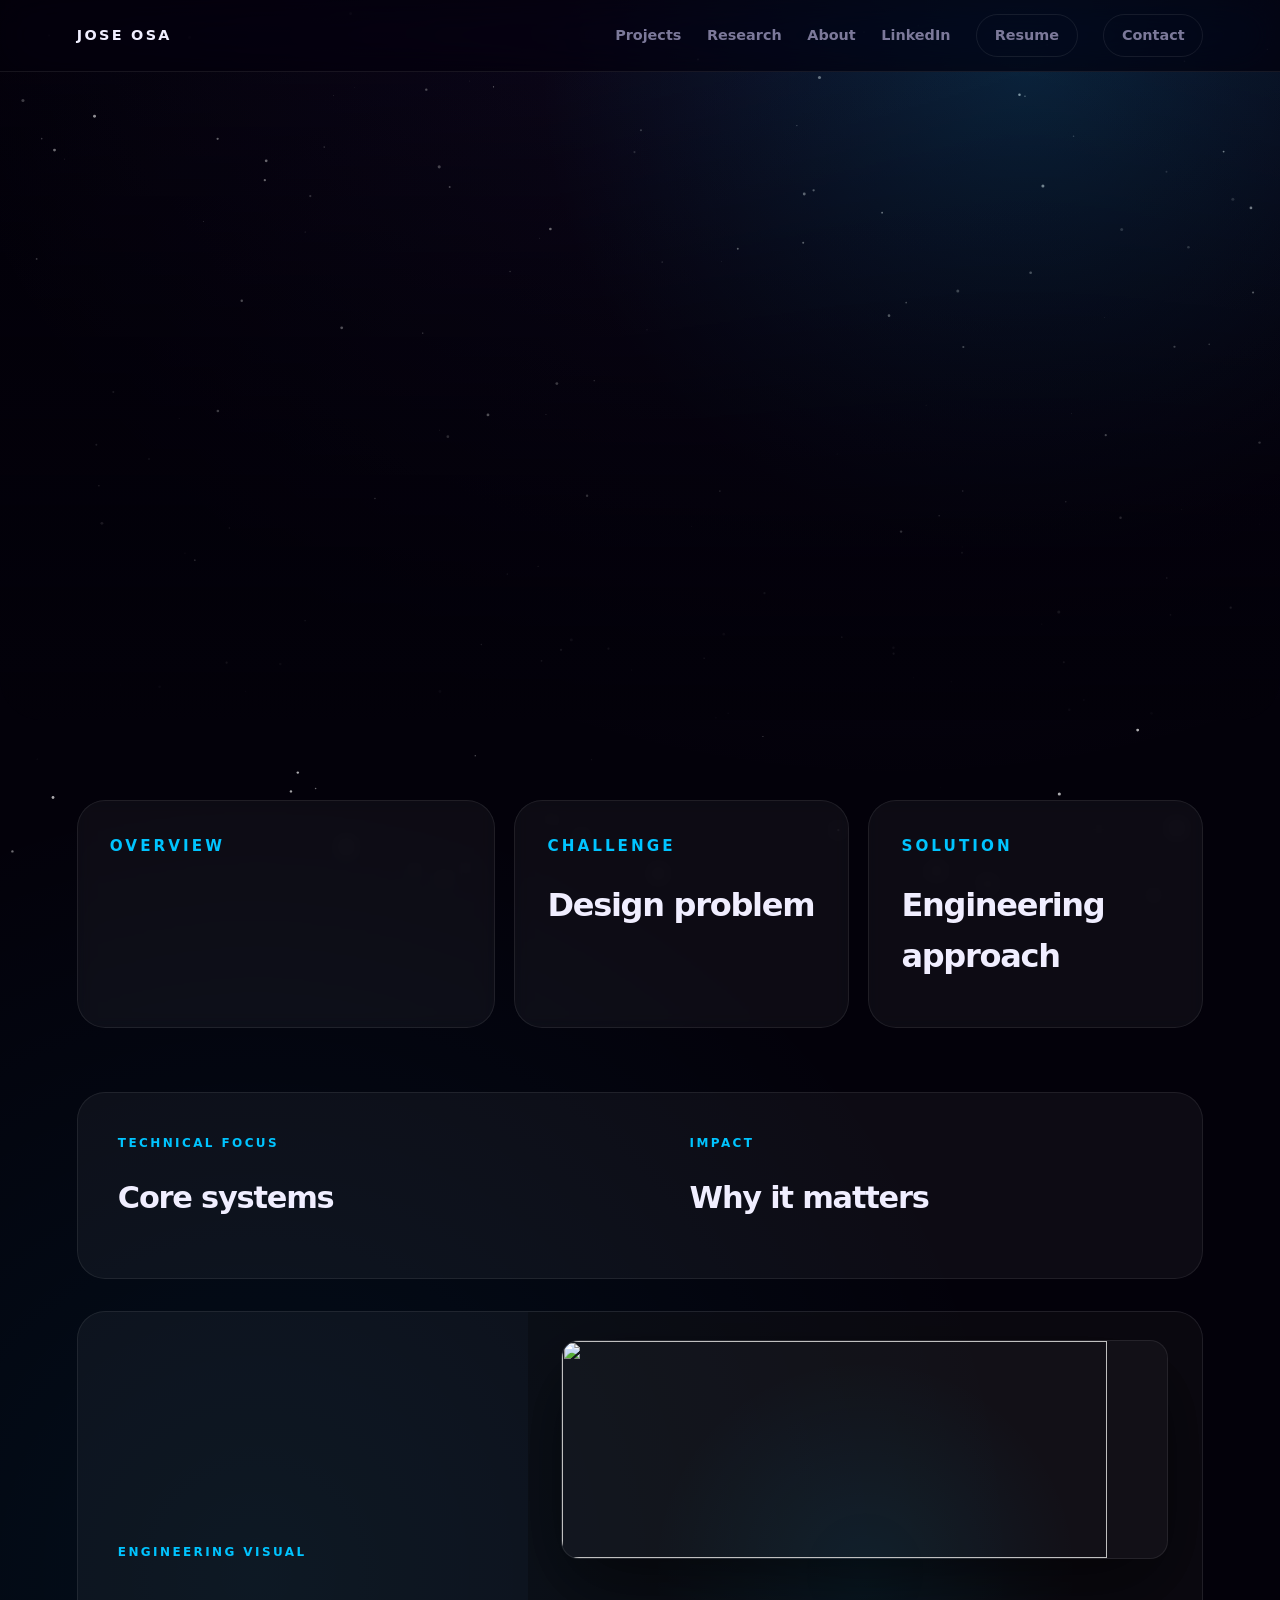
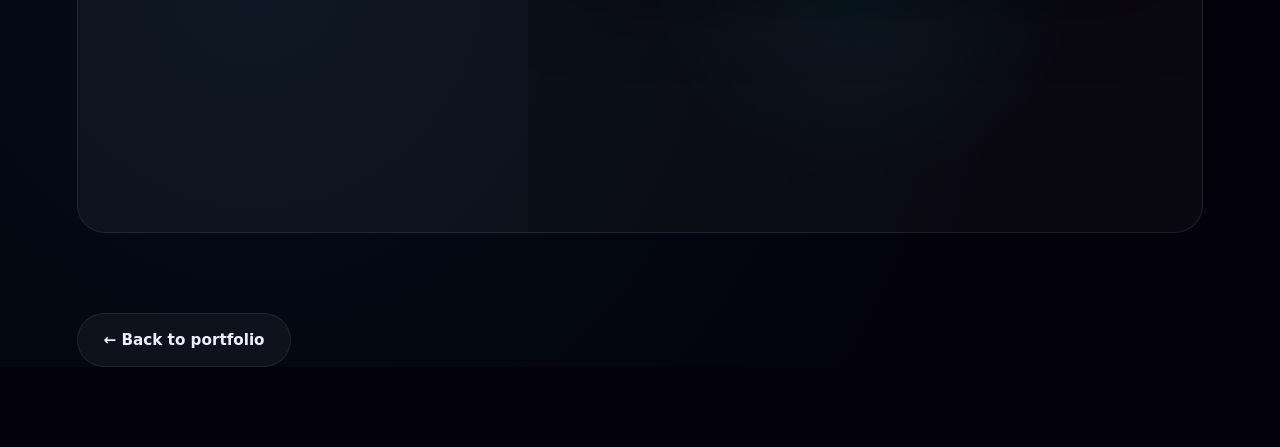
==== commit 7dd32a5b: "Fix mobile layout, QHO pending publication, nav LinkedIn/Resume on inner pages, remove gmail, nanofa" ====
--- a/project.html
+++ b/project.html
@@ -6,8 +6,9 @@
   <title>Project | Jose Osa</title>
   <link rel="stylesheet" href="styles.css" />
 </head>
+<body class="page-loading">
 
-<body>
+  <div id="pageOverlay" class="page-overlay"></div>
   <canvas id="stars"></canvas>
 
   <header class="nav">
@@ -16,15 +17,17 @@
       <a href="index.html#projects">Projects</a>
       <a href="index.html#research">Research</a>
       <a href="index.html#about">About</a>
-      <a href="mailto:jmo2180@columbia.edu" class="pill">Contact</a>
+      <a href="https://www.linkedin.com/in/jose-osa-4b381024b/" target="_blank" rel="noopener">LinkedIn</a>
+      <a href="jose-osa-resume.pdf" download class="pill">Resume</a>
+      <a href="mailto:joseosa@umich.edu" class="pill">Contact</a>
     </nav>
   </header>
 
   <main class="project-page">
-    <section class="project-hero project-hero-image">
+
+    <section class="project-hero">
       <img id="projectImage" src="" alt="" />
       <div class="project-hero-overlay"></div>
-
       <div class="project-hero-content">
         <p id="projectTag" class="eyebrow"></p>
         <h1 id="projectTitle"></h1>
@@ -32,8 +35,8 @@
       </div>
     </section>
 
-    <section class="case-study-grid">
-      <article class="case-block large">
+    <div class="case-grid">
+      <article class="case-block">
         <p class="eyebrow">Overview</p>
         <h2 id="overviewTitle"></h2>
         <p id="projectOverview"></p>
@@ -50,38 +53,64 @@
         <h2>Engineering approach</h2>
         <p id="projectSolution"></p>
       </article>
-    </section>
+    </div>
 
-    <section class="section project-detail">
+    <div class="project-detail-grid">
       <div>
         <p class="eyebrow">Technical Focus</p>
         <h2>Core systems</h2>
         <ul id="projectBullets"></ul>
       </div>
-
       <div>
         <p class="eyebrow">Impact</p>
         <h2>Why it matters</h2>
         <p id="projectImpact"></p>
       </div>
-    </section>
+    </div>
 
-    <section class="visual-showcase">
+    <div class="visual-showcase">
       <div class="visual-copy">
         <p class="eyebrow">Engineering Visual</p>
         <h2 id="visualTitle"></h2>
         <p id="visualText"></p>
       </div>
-
       <div id="visualStage" class="visual-stage">
         <img id="diagramImage" class="diagram-image" src="" alt="" />
         <div id="generatedVisual" class="generated-visual"></div>
       </div>
-    </section>
+    </div>
 
-    <a class="btn secondary back back-transition" href="index.html#projects">← Back to portfolio</a>
+    <div id="projectDownload" style="display:none" class="project-download-bar">
+      <a id="projectDownloadLink" href="#" download class="btn pill download-btn">⬇ Download Paper (PDF)</a>
+    </div>
 
-    <div id="backTransition" class="back-transition-layer rocket-wipe">
+    <div id="projectGallery" class="project-gallery" style="display:none">
+      <div class="gallery-header">
+        <p id="galleryEyebrow" class="eyebrow"></p>
+        <h2 id="galleryHeading"></h2>
+        <p id="galleryIntro" class="gallery-intro"></p>
+        <div id="galleryTabs" class="gallery-tabs"></div>
+      </div>
+      <div class="gallery-stage">
+        <button class="gallery-arrow gallery-prev" aria-label="Previous image">&#8592;</button>
+        <div class="gallery-viewer">
+          <img id="galleryImg" src="" alt="" />
+          <div class="gallery-caption">
+            <span id="galleryMaterial" class="gallery-material-label"></span>
+            <span id="galleryTitle" class="gallery-img-title"></span>
+            <span id="galleryCounter" class="gallery-counter"></span>
+          </div>
+        </div>
+        <button class="gallery-arrow gallery-next" aria-label="Next image">&#8594;</button>
+      </div>
+      <div id="galleryDots" class="gallery-dots"></div>
+    </div>
+
+    <div class="back">
+      <a class="btn secondary back-transition" href="index.html#projects">← Back to portfolio</a>
+    </div>
+
+    <div id="backTransition" class="back-transition-layer">
       <div class="wipe-rocket">
         <div class="rocket-body"></div>
         <div class="rocket-window"></div>
@@ -90,6 +119,7 @@
         <div class="rocket-flame"></div>
       </div>
     </div>
+
   </main>
 
   <script src="script.js"></script>
--- a/styles.css
+++ b/styles.css
@@ -1,673 +1,1012 @@
+/* ═══════════════════════════════════════════════
+   TOKENS
+═══════════════════════════════════════════════ */
 :root {
-  --bg: #080c13;
-  --bg2: #050816;
-  --text: #eef3ff;
-  --muted: #9aa7c7;
-  --line: rgba(255,255,255,0.12);
-  --glass: rgba(255,255,255,0.07);
-  --accent: #78f0ff;
-  --accent2: #9b7cff;
-  --shadow: 0 24px 80px rgba(0,0,0,0.45);
-}
-
-* {
-  box-sizing: border-box;
-}
+  --bg:       #03010a;
+  --bg2:      #070515;
+  --surface:  rgba(255,255,255,0.045);
+  --border:   rgba(255,255,255,0.08);
+  --text:     #f0eeff;
+  --muted:    #7c799a;
+  --cyan:     #00c4ff;
+  --violet:   #8b5cf6;
+  --gold:     #f59e0b;
+  --mars:     #e0541e;
+  --plasma:   #c084fc;
+  --shadow:   0 32px 80px rgba(0,0,0,0.6);
+  --nav-h:    72px;
+  --radius:   28px;
+}
+
+/* ═══════════════════════════════════════════════
+   RESET & BASE
+═══════════════════════════════════════════════ */
+*, *::before, *::after { box-sizing: border-box; margin: 0; padding: 0; }
 
 html {
   scroll-behavior: smooth;
+  background: var(--bg);
 }
 
 body {
-  margin: 0;
-  font-family: Inter, ui-sans-serif, system-ui, -apple-system, BlinkMacSystemFont, "Segoe UI", sans-serif;
+  font-family: Inter, ui-sans-serif, system-ui, -apple-system, "Segoe UI", sans-serif;
   background:
-    radial-gradient(circle at 70% 23%, rgba(37, 88, 135, 0.22), transparent 32rem),
-    radial-gradient(circle at 22% 12%, rgba(56, 105, 150, 0.12), transparent 30rem),
-    linear-gradient(180deg, #0b1018 0%, #080d14 48%, #050816 100%);
+    radial-gradient(ellipse 80% 50% at 70% -10%, rgba(139,92,246,0.12), transparent),
+    radial-gradient(ellipse 60% 40% at 20% 80%, rgba(0,196,255,0.07), transparent),
+    var(--bg);
   color: var(--text);
   overflow-x: hidden;
-}
-
+  line-height: 1.6;
+}
+
+img { display: block; width: 100%; height: 100%; object-fit: cover; }
+a  { text-decoration: none; color: inherit; }
+p  { color: var(--muted); line-height: 1.8; }
+
+/* ═══════════════════════════════════════════════
+   PAGE TRANSITION OVERLAY
+═══════════════════════════════════════════════ */
+.page-overlay {
+  position: fixed;
+  inset: 0;
+  z-index: 9999;
+  background: var(--bg);
+  pointer-events: none;
+  opacity: 0;
+  transition: opacity 0.45s ease;
+}
+
+.page-overlay.visible {
+  opacity: 1;
+  pointer-events: all;
+}
+
+/* On fresh page load, overlay starts opaque then fades out */
+.page-loading .page-overlay {
+  opacity: 1;
+  transition: none;
+}
+
+/* ═══════════════════════════════════════════════
+   STARS CANVAS
+═══════════════════════════════════════════════ */
 #stars {
   position: fixed;
   inset: 0;
-  z-index: -1;
-}
-
+  z-index: 0;
+  pointer-events: none;
+}
+
+main, footer { position: relative; z-index: 1; }
+
+/* ═══════════════════════════════════════════════
+   NAV
+═══════════════════════════════════════════════ */
 .nav {
-  position: sticky;
-  top: 0;
-  z-index: 50;
-  height: 78px;
+  position: fixed;
+  top: 0; left: 0; right: 0;
+  z-index: 100;
+  height: var(--nav-h);
   padding: 0 6vw;
   display: flex;
   align-items: center;
   justify-content: space-between;
-  backdrop-filter: blur(18px);
-  background: rgba(5,8,22,0.68);
-  border-bottom: 1px solid var(--line);
+  backdrop-filter: blur(24px) saturate(180%);
+  background: rgba(3,1,10,0.72);
+  border-bottom: 1px solid var(--border);
+  transition: background 0.3s;
 }
 
 .logo {
+  font-weight: 900;
+  letter-spacing: 0.16em;
+  font-size: 0.9rem;
   color: var(--text);
-  text-decoration: none;
-  font-weight: 800;
-  letter-spacing: 0.18em;
+  white-space: nowrap;
 }
 
 .nav nav {
   display: flex;
-  gap: 1.4rem;
+  gap: 1.6rem;
   align-items: center;
 }
 
-.nav a {
+.nav nav a {
   color: var(--muted);
-  text-decoration: none;
   font-weight: 600;
-}
-
-.nav a:hover {
-  color: var(--text);
-}
+  font-size: 0.9rem;
+  transition: color 0.2s;
+}
+
+.nav nav a:hover { color: var(--text); }
 
 .pill {
-  border: 1px solid var(--line);
-  padding: 0.65rem 1rem;
+  border: 1px solid var(--border);
+  padding: 0.55rem 1.1rem;
   border-radius: 999px;
-}
-
+  transition: border-color 0.2s, color 0.2s !important;
+}
+
+.pill:hover {
+  border-color: var(--cyan) !important;
+  color: var(--cyan) !important;
+}
+
+.about-languages {
+  margin-top: 1.2rem;
+  font-size: 0.88rem;
+  color: var(--muted);
+  letter-spacing: 0.02em;
+}
+
+/* ═══════════════════════════════════════════════
+   HERO
+═══════════════════════════════════════════════ */
 .hero {
-  min-height: calc(100vh - 78px);
-  padding: 7vw 6vw;
+  min-height: 100vh;
+  padding: calc(var(--nav-h) + 5vh) 6vw 6vw;
   display: grid;
-  grid-template-columns: 1.08fr 0.92fr;
+  grid-template-columns: 1fr 1fr;
   align-items: center;
   gap: 4rem;
 }
 
+.hero-text { max-width: 780px; }
+
 .eyebrow {
-  color: var(--accent);
+  color: var(--cyan);
+  font-size: 0.75rem;
+  font-weight: 800;
+  letter-spacing: 0.2em;
   text-transform: uppercase;
-  letter-spacing: 0.18em;
-  font-size: 0.78rem;
-  font-weight: 800;
-}
-
-h1 {
-  font-size: clamp(3rem, 7vw, 6.8rem);
-  line-height: 0.92;
-  margin: 0.4rem 0 1.3rem;
-  letter-spacing: -0.07em;
-}
-
-h2 {
-  font-size: clamp(2rem, 4vw, 4rem);
-  letter-spacing: -0.05em;
-  margin: 0.2rem 0 1rem;
-}
-
-h3 {
-  font-size: 1.35rem;
-  margin: 0.4rem 0 0.8rem;
-}
-
-p {
-  color: var(--muted);
-  font-size: 1.05rem;
+  margin-bottom: 1.2rem;
+}
+
+.hero-headline {
+  font-size: clamp(3.4rem, 7vw, 7.2rem);
+  line-height: 0.93;
+  letter-spacing: -0.055em;
+  font-weight: 900;
+  margin-bottom: 1.6rem;
+}
+
+.hero-headline .word {
+  display: block;
+}
+
+.gradient-text {
+  background: linear-gradient(95deg, var(--cyan), var(--violet));
+  -webkit-background-clip: text;
+  -webkit-text-fill-color: transparent;
+  background-clip: text;
+}
+
+.hero-sub {
+  font-size: 1.1rem;
+  max-width: 540px;
   line-height: 1.75;
-}
-
-.hero-text p {
-  max-width: 680px;
-}
-
-.hero-buttons {
-  display: flex;
-  gap: 1rem;
-  margin-top: 2rem;
+  margin-bottom: 2.2rem;
+}
+
+.hero-actions {
+  display: flex;
+  gap: 0.9rem;
   flex-wrap: wrap;
 }
 
+/* Atom canvas */
+.hero-canvas-wrap {
+  position: relative;
+  display: flex;
+  align-items: center;
+  justify-content: center;
+}
+
+#atomCanvas {
+  width: 100%;
+  max-width: 560px;
+  height: 560px;
+  display: block;
+}
+
+.canvas-glow {
+  position: absolute;
+  width: 320px;
+  height: 320px;
+  border-radius: 50%;
+  background: radial-gradient(circle, rgba(139,92,246,0.22), rgba(0,196,255,0.12) 50%, transparent 70%);
+  filter: blur(60px);
+  pointer-events: none;
+  animation: glowPulse 4s ease-in-out infinite alternate;
+}
+
+@keyframes glowPulse {
+  from { opacity: 0.5; transform: scale(0.92); }
+  to   { opacity: 1;   transform: scale(1.08); }
+}
+
+/* ═══════════════════════════════════════════════
+   BUTTONS
+═══════════════════════════════════════════════ */
 .btn {
   display: inline-flex;
-  text-decoration: none;
+  align-items: center;
+  gap: 0.4rem;
   border-radius: 999px;
-  padding: 0.9rem 1.3rem;
+  padding: 0.85rem 1.6rem;
+  font-weight: 700;
+  font-size: 0.95rem;
+  transition: transform 0.22s ease, box-shadow 0.22s ease, opacity 0.22s;
+}
+
+.btn:hover { transform: translateY(-3px); }
+
+.btn.primary {
+  background: linear-gradient(135deg, var(--cyan), var(--violet));
+  color: #fff;
+  box-shadow: 0 8px 32px rgba(139,92,246,0.35);
+}
+
+.btn.primary:hover {
+  box-shadow: 0 14px 40px rgba(139,92,246,0.5);
+}
+
+.btn.secondary {
+  border: 1px solid var(--border);
+  background: var(--surface);
+  color: var(--text);
+}
+
+.btn.secondary:hover { border-color: rgba(255,255,255,0.2); }
+
+.btn.large { padding: 1rem 2rem; font-size: 1rem; }
+
+/* ═══════════════════════════════════════════════
+   SCALE SECTION
+═══════════════════════════════════════════════ */
+.scale-section {
+  padding: 7rem 6vw;
+  border-top: 1px solid var(--border);
+}
+
+.scale-head {
+  margin-bottom: 3.5rem;
+}
+
+.scale-head h2 {
+  font-size: clamp(2rem, 4vw, 3.6rem);
+  letter-spacing: -0.05em;
   font-weight: 800;
-  transition: transform 0.25s ease, border 0.25s ease;
-}
-
-.btn:hover {
-  transform: translateY(-3px);
-}
-
-.primary {
-  color: #031018;
-  background: linear-gradient(135deg, var(--accent), var(--accent2));
-}
-
-.secondary {
+  margin-top: 0.5rem;
+}
+
+.scale-track {
+  display: grid;
+  grid-template-columns: repeat(5, 1fr);
+  gap: 1rem;
+  position: relative;
+}
+
+/* animated gradient connector bar */
+.scale-track::before {
+  content: "";
+  position: absolute;
+  top: 52px;
+  left: calc(10% + 24px);
+  right: calc(10% + 24px);
+  height: 2px;
+  background: linear-gradient(90deg, var(--cyan), var(--violet), var(--gold), #f97316);
+  opacity: 0.5;
+  pointer-events: none;
+  z-index: 0;
+}
+
+@keyframes scalePulse {
+  0%, 100% { opacity: 0.35; }
+  50% { opacity: 0.7; }
+}
+.scale-track::before { animation: scalePulse 4s ease-in-out infinite; }
+
+.scale-step {
+  display: flex;
+  flex-direction: column;
+  align-items: center;
+  text-align: center;
+  padding: 2rem 1rem 1.6rem;
+  background: rgba(255,255,255,0.025);
+  border: 1px solid var(--border);
+  border-radius: 18px;
+  position: relative;
+  z-index: 1;
+  transition: border-color 0.35s, background 0.35s, transform 0.35s, box-shadow 0.35s;
+  cursor: default;
+}
+
+.scale-step:hover {
+  background: rgba(255,255,255,0.055);
+  border-color: var(--step-color, var(--cyan));
+  transform: translateY(-6px);
+  box-shadow: 0 12px 40px rgba(0,0,0,0.35), 0 0 0 1px var(--step-color, var(--cyan));
+}
+
+.step-icon {
+  width: 80px;
+  height: 80px;
+  border-radius: 50%;
+  border: 2px solid var(--step-color, var(--cyan));
+  background: var(--surface);
+  display: flex;
+  align-items: center;
+  justify-content: center;
+  font-size: 2rem;
+  margin-bottom: 1.4rem;
+  position: relative;
+  z-index: 1;
+  transition: box-shadow 0.35s, transform 0.35s;
+}
+
+.scale-step:hover .step-icon {
+  box-shadow: 0 0 28px var(--step-color, var(--cyan));
+  transform: scale(1.12);
+}
+
+/* hide the unused step-line divs */
+.step-line { display: none; }
+
+.step-info strong {
+  display: block;
+  font-size: 1rem;
+  font-weight: 800;
   color: var(--text);
-  border: 1px solid var(--line);
-  background: rgba(255,255,255,0.04);
-}
-
-/* VIDEO HERO — WIDE, UNCROPPED, FEATHERED */
-
-.canvas-hero {
-  width: 100%;
-  height: 540px;
+  margin-bottom: 0.3rem;
+  letter-spacing: -0.01em;
+}
+
+.scale-size {
+  display: block;
+  font-size: 0.8rem;
+  color: var(--step-color, var(--cyan));
+  font-weight: 700;
+  letter-spacing: 0.08em;
+  margin-bottom: 0.6rem;
+}
+
+.step-info p {
+  font-size: 0.8rem;
+  line-height: 1.55;
+  color: var(--muted);
+  margin-bottom: 1rem;
+}
+
+.scale-proj {
+  display: inline-block;
+  font-size: 0.72rem;
+  font-weight: 700;
+  letter-spacing: 0.06em;
+  color: var(--step-color, var(--cyan));
+  border: 1px solid var(--step-color, var(--cyan));
+  border-radius: 999px;
+  padding: 0.22rem 0.7rem;
+  text-transform: uppercase;
+  opacity: 0.7;
+  transition: opacity 0.2s, background 0.2s;
+  margin-top: auto;
+  white-space: nowrap;
+}
+
+.scale-step:hover .scale-proj {
+  opacity: 1;
+  background: rgba(255,255,255,0.06);
+}
+
+/* ═══════════════════════════════════════════════
+   SECTION SHARED
+═══════════════════════════════════════════════ */
+.section {
+  padding: 7rem 6vw;
+}
+
+.section-head {
+  margin-bottom: 3rem;
+}
+
+.section-head h2 {
+  font-size: clamp(2rem, 4vw, 3.6rem);
+  letter-spacing: -0.05em;
+  font-weight: 800;
+  margin-top: 0.5rem;
+}
+
+/* ═══════════════════════════════════════════════
+   BENTO PROJECT GRID
+═══════════════════════════════════════════════ */
+.bento-top {
+  display: grid;
+  grid-template-columns: 1.05fr 0.95fr;
+  gap: 1.1rem;
+  margin-bottom: 1.1rem;
+}
+
+.bento-stack {
+  display: grid;
+  grid-template-rows: 1fr 1fr;
+  gap: 1.1rem;
+}
+
+.bento-bottom {
+  display: grid;
+  grid-template-columns: repeat(3, 1fr);
+  gap: 1.1rem;
+}
+
+/* ── Card base ── */
+.bcard {
   position: relative;
-  display: grid;
-  place-items: center;
-  overflow: visible;
-}
-
-.hero-video {
-  width: min(100%, 800px) !important;
-  aspect-ratio: 16 / 9 !important;
-  height: auto !important;
-  object-fit: contain !important;
-  object-position: center center !important;
+  border-radius: var(--radius);
+  overflow: hidden;
+  border: 1px solid var(--border);
+  background: var(--bg2);
   display: block;
+  isolation: isolate;
+  cursor: pointer;
+  transition: border-color 0.35s, transform 0.35s cubic-bezier(0.22,1,0.36,1);
+  will-change: transform;
+}
+
+.bcard:hover {
+  border-color: rgba(139,92,246,0.45);
+}
+
+.bcard img {
+  position: absolute;
+  inset: 0;
+  object-fit: cover;
+  opacity: 0.65;
+  transform: scale(1.04);
+  transition: transform 0.7s ease, opacity 0.5s ease;
+  z-index: 0;
+}
+
+.bcard:hover img {
+  transform: scale(1.12);
+  opacity: 0.85;
+}
+
+.bcard-overlay {
+  position: absolute;
+  inset: 0;
+  z-index: 1;
+  background:
+    linear-gradient(170deg, rgba(3,1,10,0.1) 0%, rgba(3,1,10,0.88) 75%),
+    radial-gradient(circle at 85% 15%, rgba(0,196,255,0.18), transparent 40%);
+}
+
+.mars-tint    { background: linear-gradient(170deg, rgba(3,1,10,0.1), rgba(50,10,2,0.9) 75%), radial-gradient(circle at 85% 15%, rgba(224,84,30,0.25), transparent 40%); }
+.violet-tint  { background: linear-gradient(170deg, rgba(3,1,10,0.1), rgba(15,5,40,0.92) 75%), radial-gradient(circle at 85% 15%, rgba(139,92,246,0.3), transparent 40%); }
+.plasma-tint  { background: linear-gradient(170deg, rgba(3,1,10,0.1), rgba(20,5,35,0.92) 75%), radial-gradient(circle at 85% 15%, rgba(192,132,252,0.28), transparent 40%); }
+.laser-tint   { background: linear-gradient(170deg, rgba(3,1,10,0.1), rgba(0,12,4,0.92) 75%),  radial-gradient(circle at 85% 15%, rgba(40,255,80,0.18),  transparent 40%); }
+
+.bcard-body {
   position: relative;
   z-index: 2;
-  border-radius: 0;
-  background: transparent;
-  box-shadow:
-    0 0 110px rgba(40, 130, 210, 0.20),
-    0 0 180px rgba(0, 0, 0, 0.38);
-  -webkit-mask-image: radial-gradient(
-    ellipse at center,
-    black 62%,
-    rgba(0,0,0,0.92) 74%,
-    rgba(0,0,0,0.45) 88%,
-    transparent 100%
-  );
-  mask-image: radial-gradient(
-    ellipse at center,
-    black 62%,
-    rgba(0,0,0,0.92) 74%,
-    rgba(0,0,0,0.45) 88%,
-    transparent 100%
-  );
-}
-
-.canvas-hero::before {
-  content: "";
-  position: absolute;
-  width: min(110%, 880px);
-  aspect-ratio: 16 / 9;
-  z-index: 1;
+  padding: 1.6rem;
+  height: 100%;
+  display: flex;
+  flex-direction: column;
+  justify-content: flex-end;
+}
+
+.tag {
+  display: inline-block;
+  font-size: 0.72rem;
+  font-weight: 800;
+  letter-spacing: 0.16em;
+  text-transform: uppercase;
+  color: var(--cyan);
+  margin-bottom: 0.6rem;
+}
+
+.bcard-body h3 {
+  font-size: 1.2rem;
+  font-weight: 700;
+  line-height: 1.25;
+  color: var(--text);
+  margin-bottom: 0.55rem;
+  letter-spacing: -0.02em;
+}
+
+.bcard-body p {
+  font-size: 0.9rem;
+  line-height: 1.6;
+  color: rgba(240,238,255,0.62);
+}
+
+/* Featured card is taller */
+.bcard.featured {
+  min-height: 680px;
+}
+
+.bcard.featured .bcard-body h3 {
+  font-size: 1.55rem;
+}
+
+/* Stack cards */
+.bento-stack .bcard {
+  min-height: 0;
+}
+
+/* Bottom row cards */
+.bento-bottom .bcard {
+  min-height: 260px;
+}
+
+/* Mouse-follow gradient glow */
+.bcard-glow {
+  position: absolute;
+  inset: 0;
+  z-index: 3;
+  opacity: 0;
+  transition: opacity 0.3s;
   pointer-events: none;
+  background: radial-gradient(circle 200px at var(--mx, 50%) var(--my, 50%), rgba(139,92,246,0.18), transparent 70%);
+}
+
+.bcard:hover .bcard-glow { opacity: 1; }
+
+/* ═══════════════════════════════════════════════
+   RESEARCH SECTION
+═══════════════════════════════════════════════ */
+.alt-section {
   background:
-    radial-gradient(ellipse at center, rgba(45, 130, 210, 0.18), transparent 58%),
-    radial-gradient(ellipse at center, transparent 38%, rgba(8, 13, 20, 0.55) 88%);
-  filter: blur(10px);
-}
-
-.canvas-hero::after {
-  content: "";
-  position: absolute;
-  width: min(110%, 900px);
-  aspect-ratio: 16 / 9;
-  z-index: 3;
-  pointer-events: none;
-  background:
-    radial-gradient(
-      ellipse at center,
-      transparent 55%,
-      rgba(8, 13, 20, 0.18) 74%,
-      rgba(8, 13, 20, 0.72) 100%
-    );
-}
-
-.canvas-hero .hero-caption {
-  position: absolute;
-  bottom: 34px;
-  z-index: 4;
-  color: var(--muted);
-  letter-spacing: 0.12em;
-  text-transform: uppercase;
-  font-size: 0.74rem;
-  font-weight: 800;
-}
-
-/* GENERAL SECTIONS */
-
-.section {
-  padding: 7rem 6vw;
-}
-
-.section-head {
-  max-width: 850px;
-  margin-bottom: 3rem;
-}
-
-.grid {
+    radial-gradient(ellipse 70% 60% at 50% 50%, rgba(139,92,246,0.055), transparent),
+    rgba(255,255,255,0.018);
+  border-top: 1px solid var(--border);
+  border-bottom: 1px solid var(--border);
+}
+
+.research-grid {
   display: grid;
-  grid-template-columns: repeat(3, minmax(0, 1fr));
+  grid-template-columns: repeat(3, 1fr);
   gap: 1.2rem;
 }
 
-.card {
-  min-height: 280px;
-  padding: 1.4rem;
-  border-radius: 28px;
-  text-decoration: none;
-  color: var(--text);
-  border: 1px solid var(--line);
-  background:
-    linear-gradient(180deg, rgba(255,255,255,0.09), rgba(255,255,255,0.035));
-  box-shadow: var(--shadow);
+.rcard {
+  border: 1px solid var(--border);
+  border-radius: var(--radius);
+  padding: 2rem;
+  background: var(--surface);
   position: relative;
   overflow: hidden;
-  transition: transform 0.35s ease, border 0.35s ease;
-}
-
-.card:hover {
-  transform: translateY(-10px) scale(1.015);
-  border-color: rgba(120,240,255,0.5);
-}
-
-.card span {
-  color: var(--accent);
-  font-size: 0.8rem;
-  text-transform: uppercase;
-  letter-spacing: 0.14em;
-  font-weight: 800;
-}
-
-.card p {
-  font-size: 0.98rem;
-}
-
-.image-card {
-  padding: 0;
-  min-height: 330px;
-  isolation: isolate;
-}
-
-.image-card img {
+  transition: border-color 0.3s, transform 0.3s;
+  backdrop-filter: blur(8px);
+  color: inherit;
+  display: block;
+  cursor: pointer;
+}
+
+.rcard:hover {
+  border-color: rgba(139,92,246,0.4);
+  transform: translateY(-4px);
+}
+
+.rcard-img {
   position: absolute;
   inset: 0;
   width: 100%;
   height: 100%;
   object-fit: cover;
-  opacity: 0.72;
-  transform: scale(1.04);
-  transition: transform 0.7s ease, opacity 0.7s ease;
+  opacity: 0.12;
+  transition: opacity 0.4s;
   z-index: 0;
 }
 
-.image-card:hover img {
-  transform: scale(1.13);
-  opacity: 0.95;
-}
-
-.card-overlay {
+.rcard:hover .rcard-img { opacity: 0.22; }
+
+.rcard-num, .rcard-body, .rcard-accent { position: relative; z-index: 1; }
+
+.research-links a { text-decoration: none; }
+
+.rcard-num {
+  font-size: 3.5rem;
+  font-weight: 900;
+  color: rgba(139,92,246,0.18);
+  line-height: 1;
+  margin-bottom: 1.2rem;
+  letter-spacing: -0.05em;
+}
+
+.rcard-body .tag { color: var(--violet); margin-bottom: 0.8rem; }
+
+.rcard-body h3 {
+  font-size: 1.15rem;
+  font-weight: 700;
+  color: var(--text);
+  margin-bottom: 0.75rem;
+  letter-spacing: -0.02em;
+  line-height: 1.3;
+}
+
+.rcard-body p { font-size: 0.92rem; }
+
+.rcard-accent {
+  position: absolute;
+  bottom: 0; left: 0; right: 0;
+  height: 2px;
+  background: linear-gradient(90deg, var(--violet), var(--cyan));
+  transform: scaleX(0);
+  transform-origin: left;
+  transition: transform 0.4s ease;
+}
+
+.rcard:hover .rcard-accent { transform: scaleX(1); }
+
+/* ═══════════════════════════════════════════════
+   ABOUT SECTION
+═══════════════════════════════════════════════ */
+.about-section {
+  display: grid;
+  grid-template-columns: 1fr 1fr;
+  gap: 5rem;
+  align-items: start;
+}
+
+.about-left .eyebrow { margin-bottom: 0.8rem; }
+
+.about-left h2 {
+  font-size: clamp(2rem, 4vw, 3.6rem);
+  font-weight: 800;
+  letter-spacing: -0.05em;
+  margin-bottom: 1.5rem;
+}
+
+.about-left p { margin-bottom: 1rem; }
+
+.about-portrait-wrap {
+  margin-bottom: 1.8rem;
+}
+.about-portrait {
+  width: 220px;
+  height: 220px;
+  object-fit: cover;
+  object-position: center top;
+  border-radius: 50%;
+  border: 2px solid rgba(0, 196, 255, 0.45);
+  box-shadow: 0 0 40px rgba(0, 196, 255, 0.2);
+  display: block;
+}
+
+/* Education timeline */
+.edu-timeline {
+  display: flex;
+  flex-direction: column;
+  gap: 0;
+}
+
+.edu-node {
+  display: flex;
+  gap: 1.2rem;
+  align-items: flex-start;
+}
+
+.edu-badge {
+  width: 48px;
+  height: 48px;
+  border-radius: 50%;
+  display: flex;
+  align-items: center;
+  justify-content: center;
+  font-weight: 900;
+  font-size: 1.1rem;
+  flex-shrink: 0;
+  border: 1px solid var(--border);
+}
+
+.sewanee-node .edu-badge  { background: rgba(111,45,189,0.2); color: #a67df8; border-color: rgba(111,45,189,0.5); }
+.columbia-node .edu-badge { background: rgba(0,196,255,0.12); color: var(--cyan); border-color: rgba(0,196,255,0.4); }
+.diploma-node .edu-badge  { background: rgba(20,180,120,0.12); color: #14b47a;    border-color: rgba(20,180,120,0.4); }
+.michigan-node .edu-badge { background: rgba(255,210,0,0.12);  color: #ffd200;    border-color: rgba(255,210,0,0.4);  }
+
+.edu-detail strong {
+  display: block;
+  font-size: 0.98rem;
+  font-weight: 700;
+  color: var(--text);
+  margin-bottom: 0.2rem;
+}
+
+.edu-detail span {
+  display: block;
+  font-size: 0.875rem;
+  color: var(--muted);
+  margin-bottom: 0.15rem;
+}
+
+.edu-detail small {
+  font-size: 0.78rem;
+  color: rgba(124,121,154,0.7);
+  font-weight: 600;
+  letter-spacing: 0.06em;
+}
+
+.edu-connector {
+  width: 1px;
+  height: 40px;
+  background: linear-gradient(180deg, var(--border), transparent);
+  margin: 0.6rem 0 0.6rem 23px;
+}
+
+/* ═══════════════════════════════════════════════
+   CTA SECTION
+═══════════════════════════════════════════════ */
+.cta-section {
+  position: relative;
+  padding: 8rem 6vw;
+  text-align: center;
+  overflow: hidden;
+}
+
+.cta-nebula {
   position: absolute;
   inset: 0;
   background:
-    linear-gradient(180deg, rgba(5,8,22,0.25), rgba(5,8,22,0.92)),
-    radial-gradient(circle at top right, rgba(120,240,255,0.25), transparent 45%);
+    radial-gradient(ellipse 70% 80% at 50% 50%, rgba(139,92,246,0.14), transparent 65%),
+    radial-gradient(ellipse 40% 40% at 30% 60%, rgba(0,196,255,0.08), transparent 50%);
+  pointer-events: none;
+}
+
+.cta-content {
+  position: relative;
   z-index: 1;
-}
-
-.card-content {
-  position: relative;
-  z-index: 2;
-  padding: 1.5rem;
-  height: 100%;
-  display: flex;
-  flex-direction: column;
-  justify-content: flex-end;
-}
-
-.alt {
-  background: rgba(255,255,255,0.035);
-  border-top: 1px solid var(--line);
-  border-bottom: 1px solid var(--line);
-}
-
-.timeline {
-  display: grid;
+  max-width: 680px;
+  margin: 0 auto;
+}
+
+.cta-content h2 {
+  font-size: clamp(2rem, 5vw, 4rem);
+  font-weight: 800;
+  letter-spacing: -0.05em;
+  margin: 0.5rem 0 1rem;
+}
+
+.cta-content p {
+  font-size: 1.05rem;
+  margin-bottom: 2rem;
+}
+
+.cta-actions {
+  display: flex;
   gap: 1rem;
-}
-
-.timeline-item {
-  padding: 1.3rem;
-  border-left: 2px solid var(--accent);
-  background: rgba(255,255,255,0.05);
-  border-radius: 0 22px 22px 0;
-}
-
-.about {
-  max-width: 1100px;
-}
-
-.stats {
-  display: grid;
-  grid-template-columns: repeat(4, 1fr);
-  gap: 1rem;
-  margin-top: 2rem;
-}
-
-.stats div {
-  padding: 1.2rem;
-  border: 1px solid var(--line);
-  border-radius: 22px;
-  background: var(--glass);
-}
-
-.stats strong {
-  display: block;
-  font-size: 1.6rem;
-}
-
-.stats span {
-  color: var(--muted);
-}
-
+  justify-content: center;
+  flex-wrap: wrap;
+}
+
+/* ═══════════════════════════════════════════════
+   FOOTER
+═══════════════════════════════════════════════ */
 footer {
   padding: 2rem 6vw;
-  border-top: 1px solid var(--line);
-}
-
-/* CARD → PROJECT TRANSITIONS */
-
-.page-transition {
-  position: fixed;
-  inset: 0;
-  z-index: 9999;
-  pointer-events: none;
+  border-top: 1px solid var(--border);
+}
+
+.footer-inner {
+  display: flex;
+  justify-content: space-between;
+  flex-wrap: wrap;
+  gap: 0.5rem;
+  font-size: 0.82rem;
+  color: var(--muted);
+}
+
+/* ═══════════════════════════════════════════════
+   SCROLL REVEAL ANIMATIONS
+═══════════════════════════════════════════════ */
+
+/* Hero fade-up (delay-driven, fires after page-load overlay clears) */
+.fade-up {
   opacity: 0;
-  background: radial-gradient(circle, rgba(120,240,255,0.18), rgba(5,8,22,0.98) 65%);
-  transition: opacity 0.25s ease;
-}
-
-.page-transition.active {
+  transform: translateY(28px);
+  transition: opacity 0.7s ease, transform 0.7s ease;
+}
+
+.page-ready .fade-up {
   opacity: 1;
-}
-
-.transition-object {
-  position: absolute;
-  left: 50%;
-  top: 50%;
-  width: 160px;
-  height: 160px;
-  transform: translate(-50%, -50%);
-}
-
-.page-transition.drone .transition-object {
-  width: 220px;
-  height: 80px;
-  background:
-    radial-gradient(circle at 15% 50%, #78f0ff 0 8px, transparent 9px),
-    radial-gradient(circle at 85% 50%, #78f0ff 0 8px, transparent 9px),
-    linear-gradient(90deg, transparent 10%, #ffffff 45%, #78f0ff 55%, transparent 90%);
-  filter: drop-shadow(0 0 24px #78f0ff);
-  animation: droneFly 0.9s ease forwards;
-}
-
-.page-transition.orbit .transition-object {
-  border: 2px solid rgba(120,240,255,0.7);
-  border-radius: 50%;
-  box-shadow: 0 0 40px rgba(120,240,255,0.8);
-  animation: orbitExpand 0.9s ease forwards;
-}
-
-.page-transition.atom .transition-object {
-  border: 2px solid #9b7cff;
-  border-radius: 50%;
-  box-shadow: 0 0 35px #9b7cff;
-  animation: atomPulse 0.9s ease forwards;
-}
-
-.page-transition.atom .transition-object::before,
-.page-transition.atom .transition-object::after {
-  content: "";
-  position: absolute;
-  inset: 18px;
-  border: 1px solid rgba(120,240,255,0.8);
-  border-radius: 50%;
-}
-
-.page-transition.atom .transition-object::before {
-  transform: rotate(60deg) scaleX(1.8);
-}
-
-.page-transition.atom .transition-object::after {
-  transform: rotate(-60deg) scaleX(1.8);
-}
-
-.page-transition.mars {
-  background: radial-gradient(circle at center, #c2613d, #39120d 45%, #050816 80%);
-}
-
-.page-transition.mars .transition-object {
-  border-radius: 50%;
-  background: radial-gradient(circle at 35% 30%, #ffbd83, #a53f2b 55%, #35110d);
-  box-shadow: 0 0 80px rgba(255,120,80,0.8);
-  animation: planetZoom 0.9s ease forwards;
-}
-
-.page-transition.sunrise .transition-object {
-  width: 280px;
-  height: 140px;
-  border-radius: 280px 280px 0 0;
-  background: linear-gradient(180deg, #fff6a5, #ff8a4c);
-  box-shadow: 0 0 80px rgba(255,180,90,0.8);
-  animation: sunriseLift 0.9s ease forwards;
-}
-
-.page-transition.plasma {
-  background:
-    radial-gradient(circle at 35% 45%, rgba(155,124,255,0.55), transparent 28%),
-    radial-gradient(circle at 65% 55%, rgba(120,240,255,0.45), transparent 30%),
-    #050816;
-}
-
-.page-transition.plasma .transition-object {
-  border-radius: 50%;
-  background: radial-gradient(circle, #ffffff, #78f0ff 20%, #9b7cff 55%, transparent 70%);
-  filter: blur(3px);
-  animation: plasmaBurst 0.9s ease forwards;
-}
-
-@keyframes droneFly {
-  0% { transform: translate(-180vw, -50%) scale(0.8); }
-  55% { transform: translate(-50%, -50%) scale(1.1); }
-  100% { transform: translate(120vw, -50%) scale(1.3); }
-}
-
-@keyframes orbitExpand {
-  from { transform: translate(-50%, -50%) scale(0.2) rotate(0deg); opacity: 0.3; }
-  to { transform: translate(-50%, -50%) scale(7) rotate(260deg); opacity: 1; }
-}
-
-@keyframes atomPulse {
-  from { transform: translate(-50%, -50%) scale(0.4) rotate(0deg); opacity: 0.4; }
-  to { transform: translate(-50%, -50%) scale(5) rotate(220deg); opacity: 1; }
-}
-
-@keyframes planetZoom {
-  from { transform: translate(-50%, -50%) scale(0.3); }
-  to { transform: translate(-50%, -50%) scale(7); }
-}
-
-@keyframes sunriseLift {
-  from { transform: translate(-50%, 80%) scale(0.8); }
-  to { transform: translate(-50%, -50%) scale(5); }
-}
-
-@keyframes plasmaBurst {
-  from { transform: translate(-50%, -50%) scale(0.2); opacity: 0.2; }
-  to { transform: translate(-50%, -50%) scale(8); opacity: 1; }
-}
-
-/* PROJECT PAGES */
-
-.project-page {
-  padding: 0;
-}
-
-.project-hero-image {
-  min-height: 72vh;
-  border-radius: 0 0 42px 42px;
-  overflow: hidden;
+  transform: translateY(0);
+  transition-delay: var(--d, 0s);
+}
+
+/* Scroll-reveal base */
+.sr {
+  opacity: 0;
+  transform: translateY(32px);
+  transition: opacity 0.65s ease, transform 0.65s ease;
+  transition-delay: var(--sd, 0s);
+}
+
+.sr.in-view {
+  opacity: 1;
+  transform: translateY(0);
+}
+
+/* Project cards reveal */
+.sr-card {
+  opacity: 0;
+  transform: translateY(24px) scale(0.98);
+  transition: opacity 0.55s ease, transform 0.55s ease, border-color 0.35s, box-shadow 0.35s;
+  transition-delay: var(--cd, 0s);
+}
+
+.sr-card.in-view {
+  opacity: 1;
+  transform: translateY(0) scale(1);
+}
+
+/* ═══════════════════════════════════════════════
+   ── PROJECT PAGE ──
+═══════════════════════════════════════════════ */
+.project-page { padding: 0; }
+
+.project-hero {
+  min-height: 80vh;
   position: relative;
   display: flex;
   align-items: flex-end;
   padding: 6vw;
-  border-bottom: 1px solid var(--line);
-}
-
-.project-hero-image img {
-  position: absolute;
-  inset: 0;
-  width: 100%;
-  height: 100%;
+  overflow: hidden;
+  border-radius: 0 0 42px 42px;
+}
+
+.project-hero img {
+  position: absolute;
+  inset: 0;
   object-fit: cover;
-  opacity: 0.72;
+  opacity: 0.68;
   transform: scale(1.04);
-  animation: heroImageDrift 14s ease-in-out infinite alternate;
+  animation: heroFloat 16s ease-in-out infinite alternate;
+}
+
+@keyframes heroFloat {
+  from { transform: scale(1.04) translateX(0); }
+  to   { transform: scale(1.1)  translateX(-12px); }
 }
 
 .project-hero-overlay {
   position: absolute;
   inset: 0;
   background:
-    linear-gradient(180deg, rgba(5,8,22,0.15), rgba(5,8,22,0.95)),
-    radial-gradient(circle at top right, rgba(120,240,255,0.22), transparent 45%);
+    linear-gradient(180deg, rgba(3,1,10,0.1), rgba(3,1,10,0.96)),
+    radial-gradient(circle at 80% 10%, rgba(0,196,255,0.18), transparent 40%);
 }
 
 .project-hero-content {
   position: relative;
   z-index: 2;
-  max-width: 980px;
+  max-width: 900px;
 }
 
 .project-hero-content h1 {
-  font-size: clamp(3rem, 7vw, 6.5rem);
-}
-
-.project-hero-content p {
-  max-width: 760px;
-}
-
-@keyframes heroImageDrift {
-  from { transform: scale(1.04) translateX(0); }
-  to { transform: scale(1.12) translateX(-18px); }
-}
-
-.case-study-grid {
-  padding: 6rem 6vw 2rem;
+  font-size: clamp(2.8rem, 7vw, 6rem);
+  line-height: 0.94;
+  letter-spacing: -0.06em;
+  font-weight: 900;
+  margin: 0.5rem 0 1rem;
+}
+
+/* Case study grid */
+.case-grid {
+  padding: 5rem 6vw 2rem;
   display: grid;
-  grid-template-columns: 1.1fr 0.95fr 0.95fr;
+  grid-template-columns: 1.15fr 0.92fr 0.92fr;
   gap: 1.2rem;
 }
 
 .case-block {
-  border: 1px solid var(--line);
-  border-radius: 30px;
-  background:
-    linear-gradient(180deg, rgba(255,255,255,0.09), rgba(255,255,255,0.035));
-  box-shadow: var(--shadow);
-  padding: 1.5rem;
-  min-height: 320px;
-}
-
-.case-block.large {
-  min-height: 420px;
+  border: 1px solid var(--border);
+  border-radius: var(--radius);
+  padding: 2rem;
+  background: var(--surface);
+  backdrop-filter: blur(8px);
 }
 
 .case-block h2 {
-  font-size: clamp(1.7rem, 3vw, 3rem);
-}
-
-.case-block p {
-  font-size: 1rem;
-}
-
-.project-detail {
+  font-size: clamp(1.5rem, 2.5vw, 2.4rem);
+  font-weight: 800;
+  letter-spacing: -0.04em;
+  margin: 0.4rem 0 0.8rem;
+}
+
+.case-block p { font-size: 0.95rem; }
+
+/* Detail grid */
+.project-detail-grid {
+  margin: 2rem 6vw;
   display: grid;
   grid-template-columns: 1fr 1fr;
-  gap: 3rem;
-  margin: 0 6vw;
-  border: 1px solid var(--line);
-  border-radius: 34px;
-  background: var(--glass);
-  box-shadow: var(--shadow);
-}
-
-.project-detail ul {
+  gap: 1.2rem;
+  border: 1px solid var(--border);
+  border-radius: var(--radius);
+  overflow: hidden;
+  background: var(--surface);
+}
+
+.project-detail-grid > div { padding: 2.5rem; }
+
+.project-detail-grid h2 {
+  font-size: 1.9rem;
+  font-weight: 800;
+  letter-spacing: -0.04em;
+  margin: 0.4rem 0 1rem;
+}
+
+.project-detail-grid ul {
   color: var(--muted);
-  line-height: 1.9;
-  font-size: 1.05rem;
-}
-
-/* ENGINEERING VISUALS */
-
+  font-size: 0.97rem;
+  line-height: 2;
+  padding-left: 1.2rem;
+}
+
+/* Visual showcase */
 .visual-showcase {
-  margin: 5rem 6vw;
-  border: 1px solid var(--line);
-  border-radius: 38px;
+  margin: 2rem 6vw 5rem;
+  border: 1px solid var(--border);
+  border-radius: var(--radius);
   overflow: hidden;
-  background:
-    radial-gradient(circle at top left, rgba(120,240,255,0.16), transparent 38%),
-    linear-gradient(180deg, rgba(255,255,255,0.08), rgba(255,255,255,0.035));
-  box-shadow: var(--shadow);
+  background: var(--surface);
   display: grid;
-  grid-template-columns: 0.75fr 1.25fr;
-  min-height: 560px;
+  grid-template-columns: 0.8fr 1.2fr;
+  min-height: 520px;
 }
 
 .visual-copy {
-  padding: 2rem;
+  padding: 2.5rem;
   display: flex;
   flex-direction: column;
   justify-content: center;
 }
 
 .visual-copy h2 {
-  font-size: clamp(2rem, 4vw, 4.5rem);
+  font-size: clamp(1.6rem, 3vw, 3rem);
+  font-weight: 800;
+  letter-spacing: -0.04em;
+  margin: 0.4rem 0 0.8rem;
 }
 
 .visual-stage {
   position: relative;
-  min-height: 560px;
+  min-height: 520px;
   background:
-    radial-gradient(circle at center, rgba(120,240,255,0.12), transparent 45%),
+    radial-gradient(circle at center, rgba(0,196,255,0.08), transparent 50%),
     rgba(0,0,0,0.18);
-  overflow: hidden;
   display: grid;
   place-items: center;
+  overflow: hidden;
+}
+
+/* Full-stage SVG visualizations */
+.visual-stage.titan-system-viz .generated-visual,
+.visual-stage.dolagon-system-viz .generated-visual,
+.visual-stage.nanoscale-viz .generated-visual {
+  width: 100%;
+  height: 100%;
+  position: absolute;
+  inset: 0;
 }
 
 .diagram-image {
-  width: min(92%, 900px);
-  max-height: 82%;
+  width: min(90%, 860px);
+  max-height: 80%;
   object-fit: contain;
-  border-radius: 24px;
-  border: 1px solid var(--line);
-  box-shadow: 0 28px 90px rgba(0,0,0,0.55);
+  border-radius: 18px;
+  border: 1px solid var(--border);
+  box-shadow: 0 28px 80px rgba(0,0,0,0.55);
   position: relative;
   z-index: 2;
-  background: rgba(255,255,255,0.04);
-}
-
-.generated-visual {
-  position: absolute;
-  inset: 0;
-  pointer-events: none;
-  z-index: 3;
-}
-
-/* PROJECT GENERATED VISUALS */
-
+  background: rgba(255,255,255,0.03);
+}
+
+/* Back button */
+.back { margin: 0 6vw 5rem; }
+
+/* ── Quantum visual ── */
 .quantum-visual {
   position: absolute;
   inset: 0;
@@ -676,460 +1015,718 @@
 }
 
 .nucleus {
-  width: 76px;
-  height: 76px;
-  border-radius: 50%;
-  background: radial-gradient(circle, #ffffff, #78f0ff 35%, #9b7cff 70%);
-  box-shadow: 0 0 60px rgba(120,240,255,0.9);
+  width: 68px;
+  height: 68px;
+  border-radius: 50%;
+  background: radial-gradient(circle, #fff, var(--cyan) 35%, var(--violet) 70%);
+  box-shadow: 0 0 60px rgba(0,196,255,0.9);
   z-index: 5;
 }
 
 .orbital {
   position: absolute;
-  width: 360px;
-  height: 130px;
-  border: 2px solid rgba(120,240,255,0.55);
-  border-radius: 50%;
-  box-shadow: 0 0 28px rgba(120,240,255,0.24);
-}
-
-.orbital-one {
-  animation: orbitalSpin 8s linear infinite;
-}
-
-.orbital-two {
-  transform: rotate(60deg);
-  animation: orbitalSpinTwo 10s linear infinite;
-}
-
-.orbital-three {
-  transform: rotate(-60deg);
-  animation: orbitalSpinThree 12s linear infinite;
-}
+  width: 320px;
+  height: 115px;
+  border: 1.5px solid rgba(0,196,255,0.5);
+  border-radius: 50%;
+  box-shadow: 0 0 20px rgba(0,196,255,0.15);
+}
+
+.orbital-one   { animation: orb1 8s linear infinite; }
+.orbital-two   { transform: rotate(60deg);  animation: orb2 10s linear infinite; }
+.orbital-three { transform: rotate(-60deg); animation: orb3 12s linear infinite; }
 
 .particle {
   position: absolute;
-  width: 13px;
-  height: 13px;
-  border-radius: 50%;
-  background: #ffffff;
-  box-shadow: 0 0 24px #78f0ff;
-}
-
-.p1 { animation: particleOne 4s linear infinite; }
-.p2 { animation: particleTwo 5s linear infinite; }
-.p3 { animation: particleThree 6s linear infinite; }
-
-@keyframes orbitalSpin {
-  from { transform: rotate(0deg); }
-  to { transform: rotate(360deg); }
-}
-
-@keyframes orbitalSpinTwo {
-  from { transform: rotate(60deg); }
-  to { transform: rotate(420deg); }
-}
-
-@keyframes orbitalSpinThree {
-  from { transform: rotate(-60deg); }
-  to { transform: rotate(300deg); }
-}
-
-@keyframes particleOne {
-  from { transform: rotate(0deg) translateX(180px); }
-  to { transform: rotate(360deg) translateX(180px); }
-}
-
-@keyframes particleTwo {
-  from { transform: rotate(90deg) translateX(155px); }
-  to { transform: rotate(450deg) translateX(155px); }
-}
-
-@keyframes particleThree {
-  from { transform: rotate(180deg) translateX(130px); }
-  to { transform: rotate(540deg) translateX(130px); }
-}
-
-.dawnism-visual {
-  position: absolute;
-  inset: 0;
-  background:
-    radial-gradient(circle at 50% 58%, rgba(255,185,90,0.36), transparent 18%),
-    radial-gradient(circle at 50% 70%, rgba(120,240,255,0.22), transparent 38%),
-    linear-gradient(180deg, rgba(5,8,22,0.1), rgba(5,8,22,0.84));
-}
-
-.sunrise-core {
-  position: absolute;
-  width: 260px;
-  height: 130px;
-  left: 50%;
-  top: 52%;
-  transform: translate(-50%, -50%);
-  border-radius: 260px 260px 0 0;
-  background: linear-gradient(180deg, #fff4a8, #ff8a4c);
-  box-shadow: 0 0 90px rgba(255,177,89,0.82);
-}
-
-.earth-arc {
-  position: absolute;
-  width: 740px;
-  height: 740px;
-  left: 50%;
-  top: 67%;
-  transform: translateX(-50%);
-  border-radius: 50%;
-  border-top: 3px solid rgba(120,240,255,0.75);
-  background: radial-gradient(circle at top, rgba(120,240,255,0.18), transparent 55%);
-}
-
-.network-dot {
-  position: absolute;
-  width: 14px;
-  height: 14px;
-  border-radius: 50%;
-  background: #78f0ff;
-  box-shadow: 0 0 22px #78f0ff;
-}
-
-.d1 { left: 28%; top: 42%; }
-.d2 { left: 42%; top: 28%; }
-.d3 { left: 65%; top: 35%; }
-.d4 { left: 72%; top: 55%; }
-
-.network-line {
-  position: absolute;
-  height: 2px;
-  background: linear-gradient(90deg, transparent, rgba(120,240,255,0.75), transparent);
-  transform-origin: left center;
-}
-
-.l1 { left: 29%; top: 43%; width: 190px; transform: rotate(-32deg); }
-.l2 { left: 43%; top: 29%; width: 210px; transform: rotate(12deg); }
-.l3 { left: 65%; top: 36%; width: 150px; transform: rotate(48deg); }
-
-.visual-stage.titan .diagram-image {
-  opacity: 0.72;
-}
-
-.drone-overlay {
-  position: absolute;
-  inset: 0;
-}
-
+  width: 11px;
+  height: 11px;
+  border-radius: 50%;
+  background: #fff;
+  box-shadow: 0 0 20px var(--cyan);
+}
+
+.p1 { animation: part1 4s linear infinite; }
+.p2 { animation: part2 5s linear infinite; }
+.p3 { animation: part3 6s linear infinite; }
+
+@keyframes orb1 { from { transform: rotate(0deg); }    to { transform: rotate(360deg); } }
+@keyframes orb2 { from { transform: rotate(60deg); }   to { transform: rotate(420deg); } }
+@keyframes orb3 { from { transform: rotate(-60deg); }  to { transform: rotate(300deg); } }
+@keyframes part1 { from { transform: rotate(0deg)   translateX(160px); } to { transform: rotate(360deg)  translateX(160px); } }
+@keyframes part2 { from { transform: rotate(90deg)  translateX(138px); } to { transform: rotate(450deg)  translateX(138px); } }
+@keyframes part3 { from { transform: rotate(180deg) translateX(115px); } to { transform: rotate(540deg)  translateX(115px); } }
+
+/* ── Laser visual ── */
+.laser-visual {
+  position: absolute;
+  inset: 0;
+  display: flex;
+  align-items: center;
+  justify-content: center;
+  overflow: hidden;
+}
+.laser-beam {
+  position: absolute;
+  left: 0; right: 0;
+  height: 3px;
+  top: 50%;
+  transform: translateY(-50%);
+  background: linear-gradient(90deg, transparent, rgba(60,255,120,0.38), rgba(160,255,190,0.92), rgba(60,255,120,0.38), transparent);
+  box-shadow: 0 0 22px rgba(40,255,80,0.6), 0 0 60px rgba(40,255,80,0.25);
+  animation: laserPulse 2s ease-in-out infinite alternate;
+}
+.laser-spot {
+  position: absolute;
+  width: 72px; height: 72px;
+  border-radius: 50%;
+  background: radial-gradient(circle, rgba(255,255,220,0.92), rgba(100,255,150,0.5) 40%, transparent 70%);
+  box-shadow: 0 0 55px rgba(60,255,120,0.7);
+  animation: spotPulse 1.9s ease-in-out infinite alternate;
+  z-index: 2;
+}
+.laser-ring {
+  position: absolute;
+  border-radius: 50%;
+  border: 1.5px solid rgba(60,255,120,0.42);
+  animation: lrExpand 3s ease-out infinite;
+}
+.lr1 { width: 95px;  height: 95px;  animation-delay: 0s;   }
+.lr2 { width: 155px; height: 155px; animation-delay: 0.65s; }
+.lr3 { width: 225px; height: 225px; animation-delay: 1.3s;  }
+.lr4 { width: 305px; height: 305px; animation-delay: 1.95s; }
+
+@keyframes laserPulse { from{opacity:0.65;} to{opacity:1;} }
+@keyframes spotPulse  { from{transform:scale(0.85);opacity:0.65;} to{transform:scale(1.18);opacity:1;} }
+@keyframes lrExpand   { 0%{transform:scale(0.3);opacity:0.85;} 100%{transform:scale(1.45);opacity:0;} }
+
+/* ── Titan / drone visual ── */
+.drone-overlay { position: absolute; inset: 0; }
 .mini-drone {
   position: absolute;
-  left: -140px;
-  top: 32%;
-  width: 120px;
-  height: 42px;
-  background: linear-gradient(90deg, transparent, #ffffff, #78f0ff, transparent);
-  filter: drop-shadow(0 0 22px #78f0ff);
-  animation: titanDroneFly 6s ease-in-out infinite;
-}
-
+  left: -160px; top: 30%;
+  width: 110px; height: 40px;
+  background: linear-gradient(90deg, transparent, #fff, var(--cyan), transparent);
+  filter: drop-shadow(0 0 20px var(--cyan));
+  animation: droneFly 7s ease-in-out infinite;
+}
 .mini-drone span {
   position: absolute;
-  width: 34px;
-  height: 34px;
-  border: 2px solid rgba(120,240,255,0.9);
-  border-radius: 50%;
-  animation: rotorSpin 0.35s linear infinite;
-}
-
-.mini-drone span:nth-child(1) { left: -12px; top: -18px; }
-.mini-drone span:nth-child(2) { right: -12px; top: -18px; }
-.mini-drone span:nth-child(3) { left: -12px; bottom: -18px; }
-.mini-drone span:nth-child(4) { right: -12px; bottom: -18px; }
-
+  width: 30px; height: 30px;
+  border: 1.5px solid rgba(0,196,255,0.85);
+  border-radius: 50%;
+  animation: rotorSpin 0.3s linear infinite;
+}
+.mini-drone span:nth-child(1){left:-10px;top:-15px;}
+.mini-drone span:nth-child(2){right:-10px;top:-15px;}
+.mini-drone span:nth-child(3){left:-10px;bottom:-15px;}
+.mini-drone span:nth-child(4){right:-10px;bottom:-15px;}
 .fertilizer-drops i {
-  position: absolute;
-  top: 42%;
-  width: 8px;
-  height: 8px;
-  border-radius: 50%;
-  background: #b8ff7a;
-  box-shadow: 0 0 18px #b8ff7a;
+  position: absolute; top: 40%;
+  width: 7px; height: 7px;
+  border-radius: 50%;
+  background: #86efac;
+  box-shadow: 0 0 14px #86efac;
   opacity: 0;
-  animation: fertilizerFall 2.5s linear infinite;
-}
-
-.fertilizer-drops i:nth-child(1) { left: 38%; animation-delay: 0.2s; }
-.fertilizer-drops i:nth-child(2) { left: 44%; animation-delay: 0.45s; }
-.fertilizer-drops i:nth-child(3) { left: 50%; animation-delay: 0.7s; }
-.fertilizer-drops i:nth-child(4) { left: 56%; animation-delay: 0.95s; }
-.fertilizer-drops i:nth-child(5) { left: 62%; animation-delay: 1.2s; }
-
-@keyframes titanDroneFly {
-  0% { transform: translateX(0) translateY(0); }
-  45% { transform: translateX(48vw) translateY(-28px); }
-  75% { transform: translateX(72vw) translateY(18px); }
-  100% { transform: translateX(110vw) translateY(0); }
-}
-
-@keyframes rotorSpin {
-  from { transform: rotate(0deg) scaleX(1.4); }
-  to { transform: rotate(360deg) scaleX(1.4); }
-}
-
-@keyframes fertilizerFall {
-  0% { transform: translateY(0); opacity: 0; }
-  20% { opacity: 1; }
-  100% { transform: translateY(220px); opacity: 0; }
-}
-
-.visual-stage.plasma .diagram-image {
-  opacity: 0.82;
-}
-
-.plasma-overlay {
-  position: absolute;
-  inset: 0;
-  mix-blend-mode: screen;
-}
-
+  animation: fertFall 2.4s linear infinite;
+}
+.fertilizer-drops i:nth-child(1){left:38%;animation-delay:0.2s;}
+.fertilizer-drops i:nth-child(2){left:44%;animation-delay:0.45s;}
+.fertilizer-drops i:nth-child(3){left:50%;animation-delay:0.7s;}
+.fertilizer-drops i:nth-child(4){left:56%;animation-delay:0.95s;}
+.fertilizer-drops i:nth-child(5){left:62%;animation-delay:1.2s;}
+
+@keyframes droneFly {
+  0%   { transform: translateX(0) translateY(0); }
+  45%  { transform: translateX(46vw) translateY(-22px); }
+  75%  { transform: translateX(70vw) translateY(14px); }
+  100% { transform: translateX(108vw) translateY(0); }
+}
+@keyframes rotorSpin { from{transform:rotate(0deg) scaleX(1.35);} to{transform:rotate(360deg) scaleX(1.35);} }
+@keyframes fertFall  { 0%{transform:translateY(0);opacity:0;} 20%{opacity:1;} 100%{transform:translateY(200px);opacity:0;} }
+
+/* ── Plasma visual ── */
+.plasma-overlay { position: absolute; inset: 0; mix-blend-mode: screen; }
 .plasma-tube {
   position: absolute;
-  left: 12%;
-  right: 12%;
-  top: 50%;
-  height: 42px;
+  left: 10%; right: 10%; top: 50%;
+  height: 38px;
   transform: translateY(-50%);
   border-radius: 999px;
-  background:
-    repeating-linear-gradient(
-      90deg,
-      rgba(155,124,255,0.0) 0 24px,
-      rgba(155,124,255,0.75) 25px 42px,
-      rgba(120,240,255,0.2) 43px 64px
-    );
-  filter: blur(5px);
-  animation: plasmaFlicker 1.4s ease-in-out infinite alternate;
-}
-
+  background: repeating-linear-gradient(90deg, rgba(192,132,252,0) 0 22px, rgba(192,132,252,0.7) 23px 38px, rgba(0,196,255,0.15) 39px 60px);
+  filter: blur(4px);
+  animation: plasmaFlicker 1.3s ease-in-out infinite alternate;
+}
 .plasma-glow {
   position: absolute;
-  width: 210px;
-  height: 210px;
-  border-radius: 50%;
-  background: radial-gradient(circle, rgba(255,255,255,0.9), rgba(120,240,255,0.4), rgba(155,124,255,0.0) 70%);
-  filter: blur(8px);
+  width: 190px; height: 190px;
+  border-radius: 50%;
+  background: radial-gradient(circle, rgba(255,255,255,0.85), rgba(0,196,255,0.35), rgba(192,132,252,0) 70%);
+  filter: blur(7px);
   animation: plasmaPulse 2s ease-in-out infinite alternate;
 }
-
-.g1 { left: 20%; top: 32%; }
-.g2 { left: 45%; top: 40%; animation-delay: 0.4s; }
-.g3 { left: 65%; top: 30%; animation-delay: 0.8s; }
-
-@keyframes plasmaFlicker {
-  from { opacity: 0.35; transform: translateY(-50%) scaleX(0.96); }
-  to { opacity: 0.92; transform: translateY(-50%) scaleX(1.04); }
-}
-
-@keyframes plasmaPulse {
-  from { opacity: 0.2; transform: scale(0.8); }
-  to { opacity: 0.75; transform: scale(1.15); }
-}
-
-/* ROCKET WIPE BACK TRANSITION */
-
-.back {
-  margin: 2rem 6vw 5rem;
-}
-
+.g1{left:18%;top:30%;} .g2{left:43%;top:38%;animation-delay:0.4s;} .g3{left:63%;top:28%;animation-delay:0.8s;}
+@keyframes plasmaFlicker { from{opacity:0.3;transform:translateY(-50%) scaleX(0.97);} to{opacity:0.9;transform:translateY(-50%) scaleX(1.03);} }
+@keyframes plasmaPulse   { from{opacity:0.18;transform:scale(0.82);} to{opacity:0.7;transform:scale(1.15);} }
+
+/* ── Mantle / Earth layers visual ── */
+.mantle-visual {
+  position: absolute;
+  inset: 0;
+  display: grid;
+  place-items: center;
+  overflow: hidden;
+}
+
+.mantle-core {
+  position: absolute;
+  width: 80px; height: 80px;
+  border-radius: 50%;
+  background: radial-gradient(circle, #fff8e0, #ff9020 40%, #c04000 80%);
+  box-shadow: 0 0 60px rgba(255,120,20,0.9);
+  z-index: 5;
+  animation: coreGlow 2.4s ease-in-out infinite alternate;
+}
+
+.mantle-layer {
+  position: absolute;
+  border-radius: 50%;
+}
+
+.ml1 { width: 160px; height: 160px; background: radial-gradient(circle, rgba(200,70,10,0.55), transparent 70%); animation: layerPulse 3s ease-in-out infinite alternate; }
+.ml2 { width: 250px; height: 250px; background: radial-gradient(circle, rgba(215,100,20,0.4), transparent 70%);  animation: layerPulse 3.5s ease-in-out infinite alternate; animation-delay:0.2s; }
+.ml3 { width: 350px; height: 350px; background: radial-gradient(circle, rgba(195,120,25,0.28), transparent 70%); animation: layerPulse 4s ease-in-out infinite alternate;   animation-delay:0.4s; }
+.ml4 { width: 460px; height: 460px; background: radial-gradient(circle, rgba(170,80,10,0.18), transparent 70%);  animation: layerPulse 4.5s ease-in-out infinite alternate;  animation-delay:0.6s; }
+.ml5 { width: 560px; height: 560px; background: radial-gradient(circle, rgba(140,50,0,0.10), transparent 70%);   animation: layerPulse 5s ease-in-out infinite alternate;    animation-delay:0.8s; }
+
+.mantle-ring {
+  position: absolute;
+  border-radius: 50%;
+  border: 1.5px solid rgba(255,155,45,0.38);
+  animation: mantleRingExpand 4s ease-out infinite;
+}
+.mr1 { width: 130px; height: 130px; animation-delay: 0s;   }
+.mr2 { width: 220px; height: 220px; animation-delay: 0.9s; }
+.mr3 { width: 320px; height: 320px; animation-delay: 1.8s; }
+.mr4 { width: 430px; height: 430px; animation-delay: 2.7s; }
+
+@keyframes coreGlow {
+  from { box-shadow: 0 0 40px rgba(255,120,20,0.7); transform: scale(0.92); }
+  to   { box-shadow: 0 0 80px rgba(255,190,40,1);   transform: scale(1.08); }
+}
+@keyframes layerPulse {
+  from { opacity: 0.6; transform: scale(0.95); }
+  to   { opacity: 1;   transform: scale(1.05); }
+}
+@keyframes mantleRingExpand {
+  0%   { transform: scale(0.4); opacity: 0.9; }
+  100% { transform: scale(1.6); opacity: 0;   }
+}
+
+/* ── Nanoscale / precision microscope visual ── */
+.nanoscale-visual {
+  position: absolute;
+  inset: 0;
+  display: grid;
+  place-items: center;
+  overflow: hidden;
+}
+
+.nano-grid {
+  position: absolute;
+  inset: 0;
+  background-image:
+    linear-gradient(rgba(0,210,255,0.09) 1px, transparent 1px),
+    linear-gradient(90deg, rgba(0,210,255,0.09) 1px, transparent 1px);
+  background-size: 48px 48px;
+}
+
+.nano-crosshair {
+  position: absolute;
+  inset: 0;
+}
+
+.nano-crosshair::before,
+.nano-crosshair::after {
+  content: "";
+  position: absolute;
+  background: rgba(0,210,255,0.4);
+}
+
+.nano-crosshair::before {
+  left: 50%; top: 0; bottom: 0;
+  width: 1px;
+  transform: translateX(-50%);
+}
+
+.nano-crosshair::after {
+  top: 50%; left: 0; right: 0;
+  height: 1px;
+  transform: translateY(-50%);
+}
+
+.nano-focus {
+  position: absolute;
+  width: 70px; height: 70px;
+  border-radius: 50%;
+  background: radial-gradient(circle, rgba(255,255,255,0.92), rgba(0,210,255,0.5) 35%, transparent 70%);
+  box-shadow: 0 0 55px rgba(0,210,255,0.85);
+  z-index: 5;
+  animation: nanoFocus 2.2s ease-in-out infinite alternate;
+}
+
+.nano-ring {
+  position: absolute;
+  border-radius: 50%;
+  border: 1.5px solid rgba(0,210,255,0.42);
+  animation: nanoRingExpand 3.2s ease-out infinite;
+}
+.nr1 { width: 105px;  height: 105px;  animation-delay: 0s;    }
+.nr2 { width: 185px;  height: 185px;  animation-delay: 0.75s; }
+.nr3 { width: 275px;  height: 275px;  animation-delay: 1.5s;  }
+.nr4 { width: 375px;  height: 375px;  animation-delay: 2.25s; }
+
+@keyframes nanoFocus {
+  from { transform: scale(0.85); box-shadow: 0 0 30px rgba(0,210,255,0.6); }
+  to   { transform: scale(1.15); box-shadow: 0 0 70px rgba(0,210,255,1);   }
+}
+@keyframes nanoRingExpand {
+  0%   { transform: scale(0.3); opacity: 0.9; }
+  100% { transform: scale(1.5); opacity: 0;   }
+}
+
+/* ── Terrain / dolaGon visual ── */
+.terrain-visual {
+  position: absolute;
+  inset: 0;
+  display: flex;
+  align-items: center;
+  justify-content: center;
+  overflow: hidden;
+  background: radial-gradient(ellipse at 50% 65%, rgba(15,30,70,0.5), transparent 70%);
+}
+
+.terrain-snow {
+  position: absolute;
+  inset: 0;
+  pointer-events: none;
+}
+
+.terrain-snow span {
+  position: absolute;
+  top: -8px;
+  width: 4px; height: 4px;
+  border-radius: 50%;
+  background: rgba(210,230,255,0.75);
+  animation: snowFall linear infinite;
+}
+
+.terrain-ground {
+  position: absolute;
+  bottom: 28%;
+  left: 0; right: 0;
+  height: 1.5px;
+  background: linear-gradient(90deg, transparent, rgba(100,160,255,0.4), transparent);
+}
+
+.terrain-beam {
+  position: absolute;
+  bottom: calc(28% + 14px);
+  left: calc(50% + 46px);
+  z-index: 2;
+}
+
+.terrain-beam-l,
+.terrain-beam-r {
+  position: absolute;
+  left: 0;
+  width: 0; height: 0;
+  opacity: 0.22;
+  animation: beamPulse 2.5s ease-in-out infinite alternate;
+}
+
+.terrain-beam-l {
+  top: -6px;
+  border-style: solid;
+  border-width: 0 0 48px 260px;
+  border-color: transparent transparent rgba(220,240,255,0.85) transparent;
+  transform-origin: left center;
+  transform: rotate(-9deg);
+}
+
+.terrain-beam-r {
+  top: 6px;
+  border-style: solid;
+  border-width: 48px 0 0 260px;
+  border-color: transparent transparent transparent rgba(220,240,255,0.65);
+  transform-origin: left center;
+  transform: rotate(9deg);
+  animation-delay: 0.35s;
+}
+
+.terrain-vehicle {
+  position: absolute;
+  bottom: 28%;
+  left: 50%;
+  transform: translateX(-50%);
+  z-index: 3;
+}
+
+.terrain-vehicle-body {
+  width: 92px; height: 30px;
+  background: linear-gradient(180deg, #c8d8f0, #8090b0);
+  border-radius: 3px;
+  box-shadow: 0 0 18px rgba(160,200,255,0.45);
+}
+
+.terrain-vehicle-cabin {
+  position: absolute;
+  top: -20px; left: 14px;
+  width: 56px; height: 22px;
+  background: linear-gradient(180deg, #d8e8ff, #90a8c8);
+  border-radius: 4px 4px 0 0;
+}
+
+.terrain-vehicle-wheel {
+  position: absolute;
+  bottom: -14px;
+  width: 28px; height: 28px;
+  border-radius: 50%;
+  background: #405880;
+  border: 2px solid #5878a8;
+  box-shadow: 0 0 10px rgba(100,150,255,0.3);
+  animation: wheelSpin 1.6s linear infinite;
+}
+.terrain-vehicle-wheel.wl { left: 4px;  }
+.terrain-vehicle-wheel.wr { right: 4px; }
+
+@keyframes snowFall {
+  0%   { transform: translateY(-10px); opacity: 0; }
+  15%  { opacity: 0.75; }
+  100% { transform: translateY(520px); opacity: 0; }
+}
+@keyframes beamPulse {
+  from { opacity: 0.14; }
+  to   { opacity: 0.28; }
+}
+@keyframes wheelSpin {
+  from { transform: rotate(0deg);   }
+  to   { transform: rotate(360deg); }
+}
+
+/* Rocket back-transition */
 .back-transition-layer {
   position: fixed;
   inset: 0;
-  z-index: 99999;
+  z-index: 999999;
   pointer-events: none;
   opacity: 0;
   overflow: hidden;
   background: transparent;
-  transition: opacity 0.15s ease;
-}
-
-.back-transition-layer.active {
-  opacity: 1;
-}
-
-.rocket-wipe::before {
+}
+
+.back-transition-layer.active { opacity: 1; }
+
+.back-transition-layer::before {
   content: "";
   position: absolute;
   inset: 0;
-  background: #050816;
-  transform: translateX(-110%);
-  animation: pageWipe 1.05s ease forwards;
+  background: var(--bg);
+  transform: translateX(-115%);
+}
+
+.back-transition-layer.active::before {
+  animation: pageWipe 1.2s ease forwards;
 }
 
 .wipe-rocket {
   position: absolute;
-  left: -160px;
+  left: -180px;
   top: 50%;
-  width: 120px;
-  height: 52px;
+  width: 140px;
+  height: 60px;
   transform: translateY(-50%);
-  z-index: 3;
-  animation: rocketSweep 1.05s ease forwards;
+  z-index: 4;
+}
+
+.back-transition-layer.active .wipe-rocket {
+  animation: rocketSweep 1.2s ease forwards;
 }
 
 .rocket-body {
   position: absolute;
-  left: 35px;
-  top: 12px;
-  width: 70px;
-  height: 28px;
-  border-radius: 50% 12px 12px 50%;
-  background: linear-gradient(90deg, #ffffff, #78f0ff);
-  box-shadow: 0 0 24px rgba(120,240,255,0.9);
-}
-
+  left: 42px; top: 14px;
+  width: 76px; height: 30px;
+  border-radius: 50% 14px 14px 50%;
+  background: linear-gradient(90deg, #fff, var(--cyan));
+  box-shadow: 0 0 26px rgba(0,196,255,0.9);
+}
 .rocket-body::after {
   content: "";
   position: absolute;
-  right: -16px;
-  top: 4px;
-  border-left: 20px solid #ffffff;
+  right: -18px; top: 5px;
+  border-left: 22px solid #fff;
   border-top: 10px solid transparent;
   border-bottom: 10px solid transparent;
 }
-
 .rocket-window {
   position: absolute;
-  left: 78px;
-  top: 19px;
-  width: 12px;
-  height: 12px;
-  border-radius: 50%;
-  background: #0b1026;
-  border: 2px solid rgba(255,255,255,0.9);
-  z-index: 4;
-}
-
+  left: 88px; top: 22px;
+  width: 12px; height: 12px;
+  border-radius: 50%;
+  background: var(--bg);
+  border: 2px solid #fff;
+  z-index: 5;
+}
 .rocket-fin {
   position: absolute;
-  left: 42px;
-  width: 24px;
-  height: 12px;
-  background: #9b7cff;
-}
-
-.rocket-fin.left {
-  top: 4px;
-  transform: skewX(-25deg);
-}
-
-.rocket-fin.right {
-  bottom: 4px;
-  transform: skewX(25deg);
-}
-
+  left: 48px;
+  width: 26px; height: 13px;
+  background: var(--violet);
+}
+.rocket-fin.left  { top: 5px;    transform: skewX(-25deg); }
+.rocket-fin.right { bottom: 5px; transform: skewX(25deg); }
 .rocket-flame {
   position: absolute;
-  left: -120px;
-  top: 14px;
-  width: 165px;
-  height: 24px;
+  left: -130px; top: 17px;
+  width: 180px; height: 24px;
   border-radius: 999px;
-  background:
-    radial-gradient(circle at right, #ffffff 0 8%, #fff176 18%, #ff8a4c 42%, rgba(255,80,40,0.0) 75%);
+  background: radial-gradient(circle at right, #fff 0 8%, #fffb76 18%, #ff8a4c 42%, rgba(255,80,40,0) 76%);
   filter: blur(2px);
-  animation: flamePulse 0.16s ease-in-out infinite alternate;
-}
-
-@keyframes rocketSweep {
-  0% { left: -160px; }
-  100% { left: calc(100vw + 180px); }
-}
-
-@keyframes pageWipe {
-  0% { transform: translateX(-110%); }
-  38% { transform: translateX(-25%); }
-  100% { transform: translateX(0); }
-}
-
-@keyframes flamePulse {
-  from {
-    transform: scaleX(0.92);
-    opacity: 0.75;
-  }
-
-  to {
-    transform: scaleX(1.12);
-    opacity: 1;
-  }
-}
-
-/* REVEAL */
-
-.reveal {
-  opacity: 1;
-  transform: translateY(0);
-}
-
-.reveal.visible {
-  opacity: 1;
-  transform: translateY(0);
-}
-
-/* RESPONSIVE */
-
-@media (max-width: 1000px) {
-  .hero,
-  .project-detail,
-  .visual-showcase,
-  .case-study-grid {
-    grid-template-columns: 1fr;
-  }
-
-  .grid,
-  .stats {
-    grid-template-columns: 1fr;
-  }
-
-  .case-block,
-  .case-block.large {
-    min-height: auto;
-  }
-
-  .project-hero-image {
-    min-height: 64vh;
-  }
-
-  .visual-showcase {
-    margin: 3rem 6vw;
-  }
-
-  .visual-stage {
-    min-height: 420px;
-  }
+  animation: flamePulse 0.12s ease-in-out infinite alternate;
+}
+
+@keyframes rocketSweep { 0%{left:-180px;} 100%{left:calc(100vw + 220px);} }
+@keyframes pageWipe    { 0%{transform:translateX(-115%);} 45%{transform:translateX(-26%);} 100%{transform:translateX(0);} }
+@keyframes flamePulse  { from{transform:scaleX(0.9);opacity:0.7;} to{transform:scaleX(1.15);opacity:1;} }
+
+/* ═══════════════════════════════════════════════
+   RESPONSIVE
+═══════════════════════════════════════════════ */
+@media (max-width: 1080px) {
+  .hero { grid-template-columns: 1fr; gap: 3rem; }
+  .hero-canvas-wrap { max-width: 420px; margin: 0 auto; }
+  #atomCanvas { height: 400px; }
+  .about-section { grid-template-columns: 1fr; gap: 3rem; }
+  .scale-track { grid-template-columns: 1fr 1fr; gap: 1rem; }
+  .scale-track::before { display: none; }
 }
 
 @media (max-width: 900px) {
-  .nav {
-    height: auto;
-    padding: 1rem 6vw;
-    align-items: flex-start;
-    gap: 1rem;
-    flex-direction: column;
-  }
-
-  .nav nav {
-    flex-wrap: wrap;
-  }
-
-  .canvas-hero {
-    height: 390px;
-  }
-
-  .hero-video {
-    width: 100% !important;
-    aspect-ratio: 16 / 9 !important;
-    height: auto !important;
-  }
-
-  .canvas-hero::before,
-  .canvas-hero::after {
-    width: 100%;
-    aspect-ratio: 16 / 9;
-  }
-}
+  .bento-top { grid-template-columns: 1fr; }
+  .bcard,
+  .bcard.featured,
+  .bento-stack .bcard,
+  .bento-bottom .bcard { height: 240px; min-height: 240px; overflow: hidden; }
+  .bcard-body { position: absolute; bottom: 0; left: 0; right: 0; }
+  .bcard.featured .bcard-body h3 { font-size: 1.2rem; }
+  .bento-bottom { grid-template-columns: 1fr; }
+  .research-grid { grid-template-columns: 1fr; }
+  .case-grid, .visual-showcase { grid-template-columns: 1fr; }
+  .project-detail-grid { grid-template-columns: 1fr; }
+}
+
+/* Nanofab card: background image has text — darken it */
+.rcard[href*="nanofab"] .rcard-img { opacity: 0.05; }
+
+@media (max-width: 680px) {
+  /* Nav: hide section links so logo + Resume + Contact fit */
+  .nav nav { gap: 0.7rem; }
+  .nav nav a[href*="linkedin"] { display: none !important; }
+  .nav nav a[href="index.html#projects"],
+  .nav nav a[href*="#projects"] { display: none; }
+  .nav nav a[href="index.html#research"],
+  .nav nav a[href*="#research"] { display: none; }
+  .nav nav a[href="index.html#about"],
+  .nav nav a[href*="#about"] { display: none; }
+
+  /* Hero: hide canvas on small screens so headline shows immediately */
+  .hero-canvas-wrap { display: none; }
+  .hero { min-height: auto; padding-bottom: 4rem; }
+  .hero-headline { font-size: clamp(2.8rem, 10vw, 4rem); }
+
+  /* Reduce section vertical padding on mobile */
+  .section { padding: 3.5rem 5vw; }
+  .scale-section { padding: 3.5rem 5vw; }
+
+  /* Footer */
+  .footer-inner { flex-direction: column; gap: 0.3rem; }
+}
+
+/* ═══════════════════════════════════════════════
+   PROJECT DOWNLOAD BAR
+═══════════════════════════════════════════════ */
+.project-download-bar {
+  max-width: 1100px;
+  margin: 0 auto 2rem;
+  padding: 0 2rem;
+}
+
+.download-btn {
+  display: inline-flex;
+  align-items: center;
+  gap: 0.5rem;
+  padding: 0.6rem 1.4rem;
+  border-radius: 999px;
+  border: 1px solid rgba(255,255,255,0.18);
+  background: rgba(255,255,255,0.06);
+  color: #fff;
+  font-size: 0.9rem;
+  text-decoration: none;
+  transition: background 0.2s, border-color 0.2s;
+}
+
+.download-btn:hover {
+  background: rgba(255,255,255,0.12);
+  border-color: rgba(255,255,255,0.3);
+}
+
+/* ═══════════════════════════════════════════════
+   PROJECT IMAGE GALLERY
+═══════════════════════════════════════════════ */
+.project-gallery {
+  max-width: 1100px;
+  margin: 0 auto 5rem;
+  padding: 0 2rem;
+}
+
+.gallery-header {
+  margin-bottom: 2rem;
+}
+
+.gallery-intro {
+  color: var(--fg-muted, #aaa);
+  font-size: 0.95rem;
+  margin: 0.4rem 0 1.5rem;
+}
+
+.gallery-tabs {
+  display: flex;
+  gap: 0.6rem;
+  flex-wrap: wrap;
+}
+
+.gallery-tab {
+  padding: 0.45rem 1.1rem;
+  border-radius: 999px;
+  border: 1px solid rgba(255,255,255,0.12);
+  background: transparent;
+  color: #ccc;
+  font-size: 0.85rem;
+  font-family: inherit;
+  cursor: pointer;
+  transition: background 0.2s, color 0.2s, border-color 0.2s;
+}
+
+.gallery-tab:hover {
+  background: rgba(255,255,255,0.06);
+  color: #fff;
+}
+
+.gallery-tab.active {
+  background: rgba(255,255,255,0.08);
+  color: var(--tab-color, #fff);
+  border-color: var(--tab-color, rgba(255,255,255,0.3));
+}
+
+.gallery-stage {
+  display: flex;
+  align-items: center;
+  gap: 1rem;
+  background: rgba(255,255,255,0.03);
+  border: 1px solid rgba(255,255,255,0.08);
+  border-radius: 1rem;
+  padding: 1.5rem;
+}
+
+.gallery-viewer {
+  flex: 1;
+  display: flex;
+  flex-direction: column;
+  align-items: center;
+  gap: 1rem;
+  min-width: 0;
+}
+
+.gallery-viewer img {
+  width: 100%;
+  max-height: 520px;
+  object-fit: contain;
+  border-radius: 0.5rem;
+  background: #0a0a0a;
+}
+
+.gallery-caption {
+  display: flex;
+  align-items: center;
+  gap: 0.8rem;
+  flex-wrap: wrap;
+  justify-content: center;
+  font-size: 0.85rem;
+}
+
+.gallery-material-label {
+  font-weight: 600;
+  letter-spacing: 0.04em;
+  text-transform: uppercase;
+  font-size: 0.75rem;
+}
+
+.gallery-img-title {
+  color: #ccc;
+}
+
+.gallery-counter {
+  color: #666;
+  font-variant-numeric: tabular-nums;
+}
+
+.gallery-arrow {
+  flex-shrink: 0;
+  width: 2.6rem;
+  height: 2.6rem;
+  border-radius: 50%;
+  border: 1px solid rgba(255,255,255,0.12);
+  background: rgba(255,255,255,0.04);
+  color: #ccc;
+  font-size: 1.1rem;
+  cursor: pointer;
+  transition: background 0.2s, color 0.2s;
+  display: flex;
+  align-items: center;
+  justify-content: center;
+}
+
+.gallery-arrow:hover {
+  background: rgba(255,255,255,0.1);
+  color: #fff;
+}
+
+.gallery-dots {
+  display: flex;
+  gap: 0.4rem;
+  flex-wrap: wrap;
+  justify-content: center;
+  margin-top: 1rem;
+}
+
+.gallery-dot {
+  width: 0.5rem;
+  height: 0.5rem;
+  border-radius: 50%;
+  border: none;
+  background: rgba(255,255,255,0.2);
+  cursor: pointer;
+  transition: background 0.2s, transform 0.2s;
+  padding: 0;
+}
+
+.gallery-dot.active {
+  background: #fff;
+  transform: scale(1.3);
+}
+
+@media (max-width: 680px) {
+  .gallery-stage { flex-direction: column; }
+  .gallery-arrow { display: none; }
+  .gallery-viewer img { max-height: 300px; }
+}
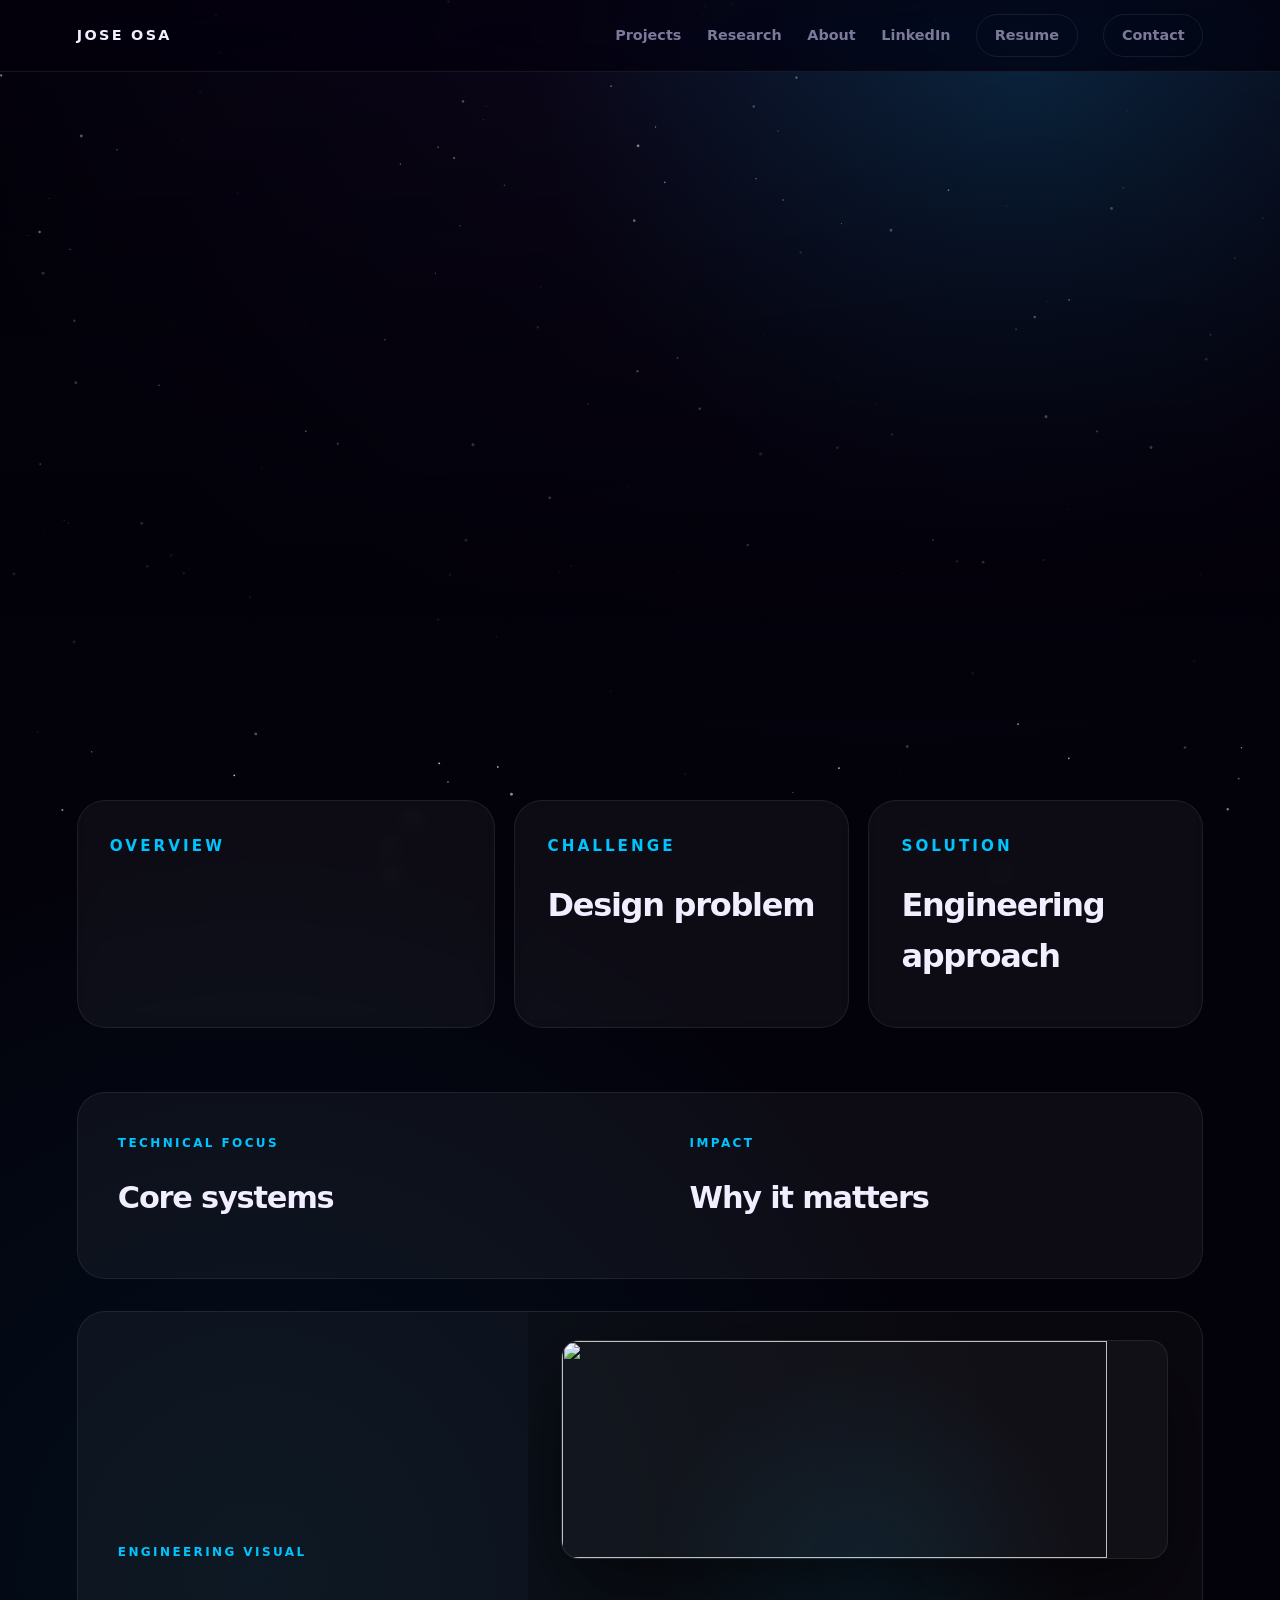
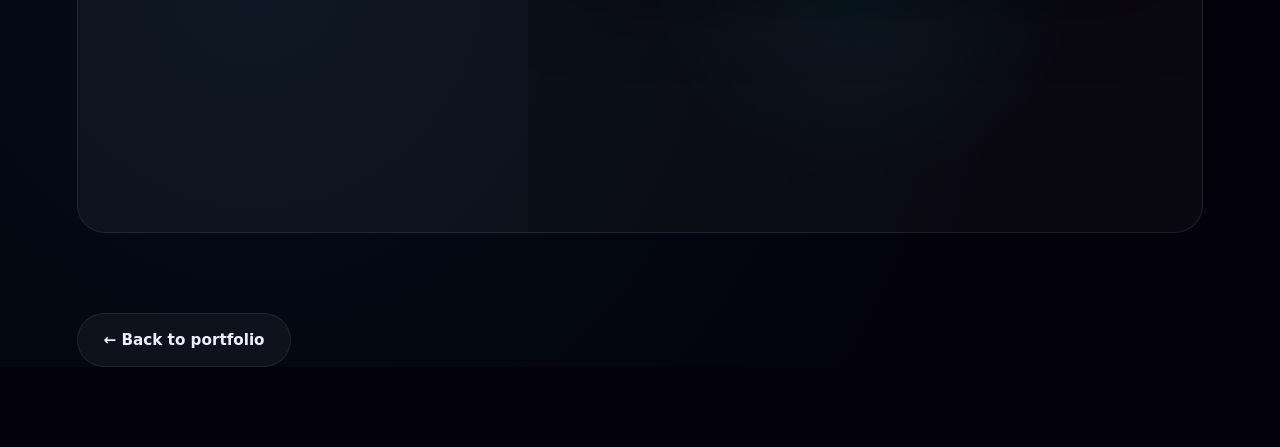
==== commit 2135063d: "Add OG/meta tags, favicon, compact scale cards, smaller about bio, fewer stars on mobile" ====
--- a/project.html
+++ b/project.html
@@ -4,6 +4,14 @@
   <meta charset="UTF-8" />
   <meta name="viewport" content="width=device-width, initial-scale=1.0" />
   <title>Project | Jose Osa</title>
+  <meta name="description" content="Project detail — Jose Osa engineering portfolio." />
+  <meta property="og:title" content="Project | Jose Osa" />
+  <meta property="og:description" content="Engineering project by Jose Osa — M.S. Aerospace Engineering, University of Michigan." />
+  <meta property="og:image" content="https://joseosa.github.io/Engineering-Portfolio/crescent-moon.png" />
+  <meta property="og:url" content="https://joseosa.github.io/Engineering-Portfolio/project.html" />
+  <meta property="og:type" content="website" />
+  <meta name="twitter:card" content="summary_large_image" />
+  <link rel="icon" href="data:image/svg+xml,<svg xmlns='http://www.w3.org/2000/svg' viewBox='0 0 100 100'><text y='.9em' font-size='90'>🛸</text></svg>" />
   <link rel="stylesheet" href="styles.css" />
 </head>
 <body class="page-loading">
--- a/styles.css
+++ b/styles.css
@@ -1526,23 +1526,31 @@
 }
 
 /* Nanofab card: background image has text — darken it */
-.rcard[href*="nanofab"] .rcard-img { opacity: 0.05; }
+.rcard[href*="nanofab"] .rcard-img { opacity: 0.12; }
 
 @media (max-width: 680px) {
   /* Nav: hide section links so logo + Resume + Contact fit */
   .nav nav { gap: 0.7rem; }
   .nav nav a[href*="linkedin"] { display: none !important; }
-  .nav nav a[href="index.html#projects"],
-  .nav nav a[href*="#projects"] { display: none; }
-  .nav nav a[href="index.html#research"],
-  .nav nav a[href*="#research"] { display: none; }
-  .nav nav a[href="index.html#about"],
-  .nav nav a[href*="#about"] { display: none; }
+  .nav nav a[href="#projects"],
+  .nav nav a[href="index.html#projects"] { display: none !important; }
+  .nav nav a[href="#research"],
+  .nav nav a[href="index.html#research"] { display: none !important; }
+  .nav nav a[href="#about"],
+  .nav nav a[href="index.html#about"] { display: none !important; }
 
   /* Hero: hide canvas on small screens so headline shows immediately */
   .hero-canvas-wrap { display: none; }
   .hero { min-height: auto; padding-bottom: 4rem; }
   .hero-headline { font-size: clamp(2.8rem, 10vw, 4rem); }
+
+  /* Scale: single column, compact cards on mobile */
+  .scale-track { grid-template-columns: 1fr; }
+  .scale-step { padding: 1.2rem 1rem; }
+  .step-icon { width: 56px; height: 56px; font-size: 1.4rem; }
+
+  /* About bio: slightly smaller on mobile for readability */
+  .about-left p { font-size: 0.9rem; line-height: 1.75; }
 
   /* Reduce section vertical padding on mobile */
   .section { padding: 3.5rem 5vw; }
